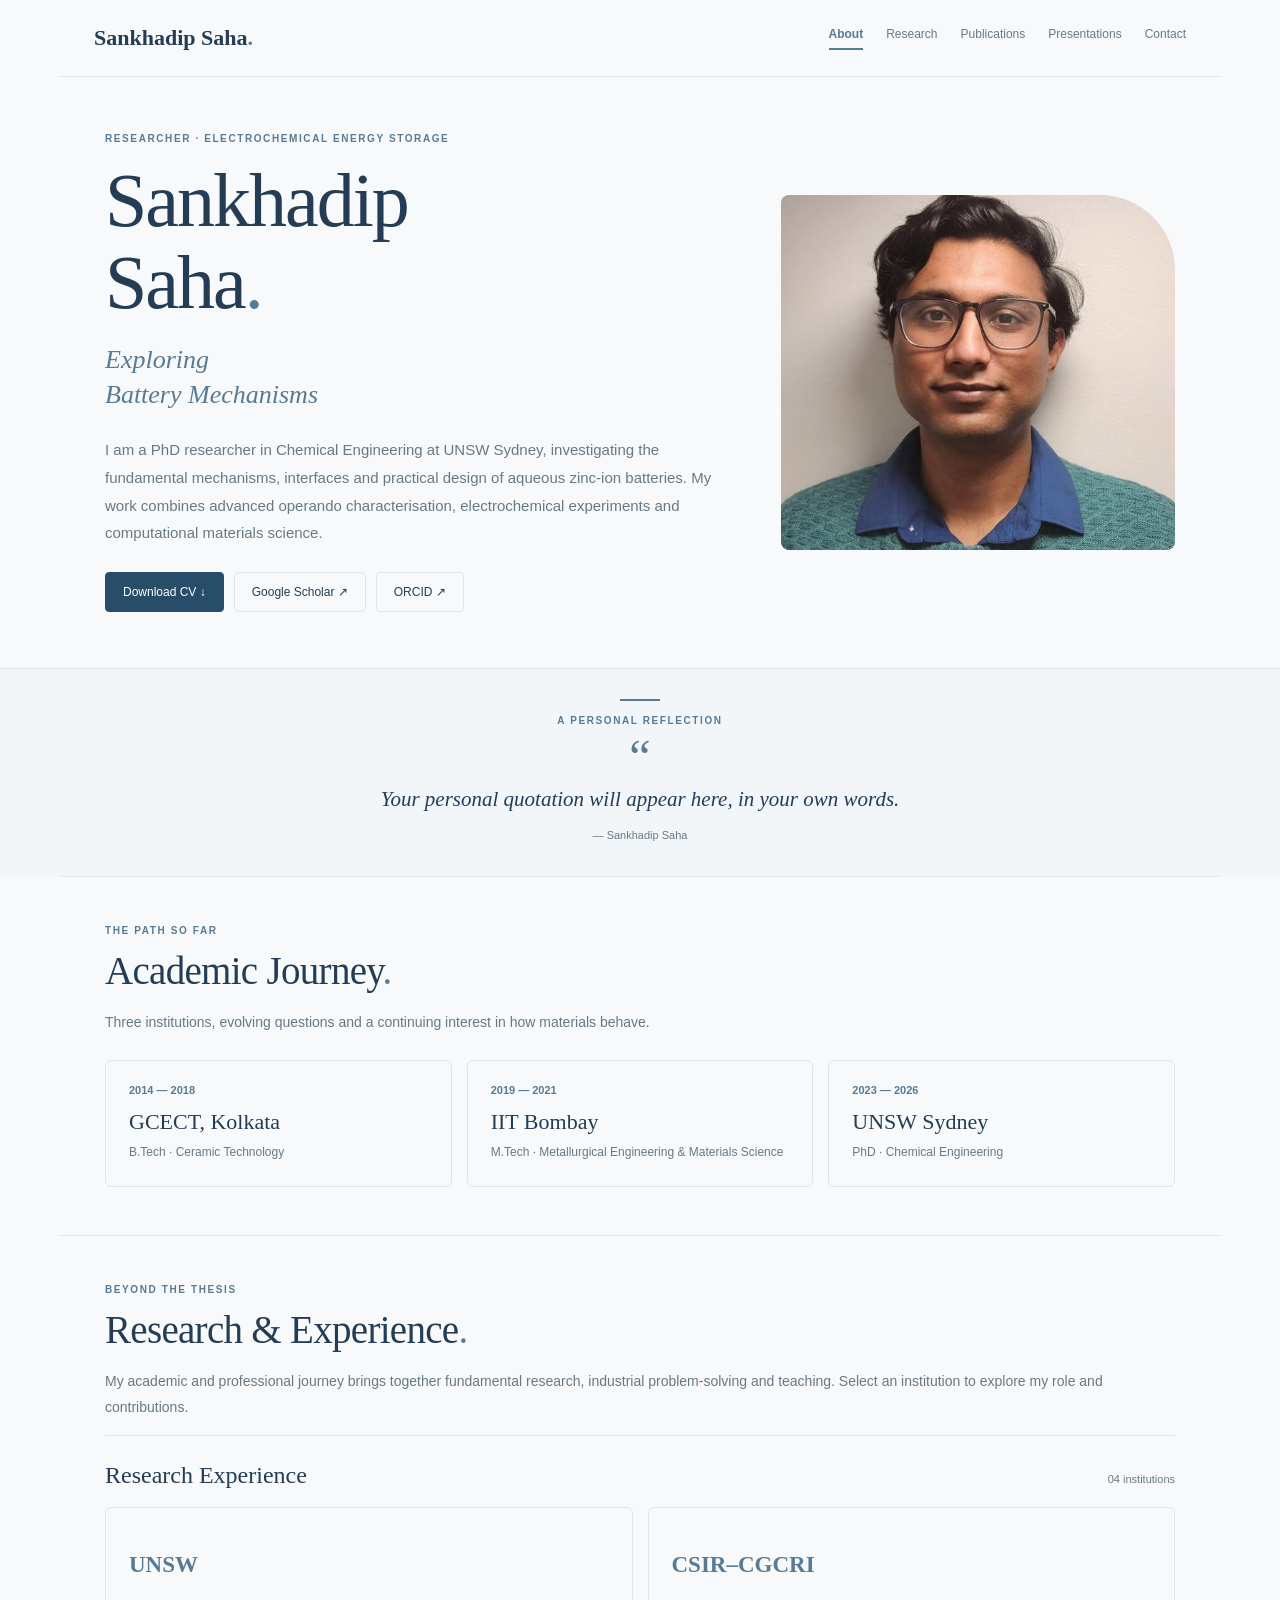
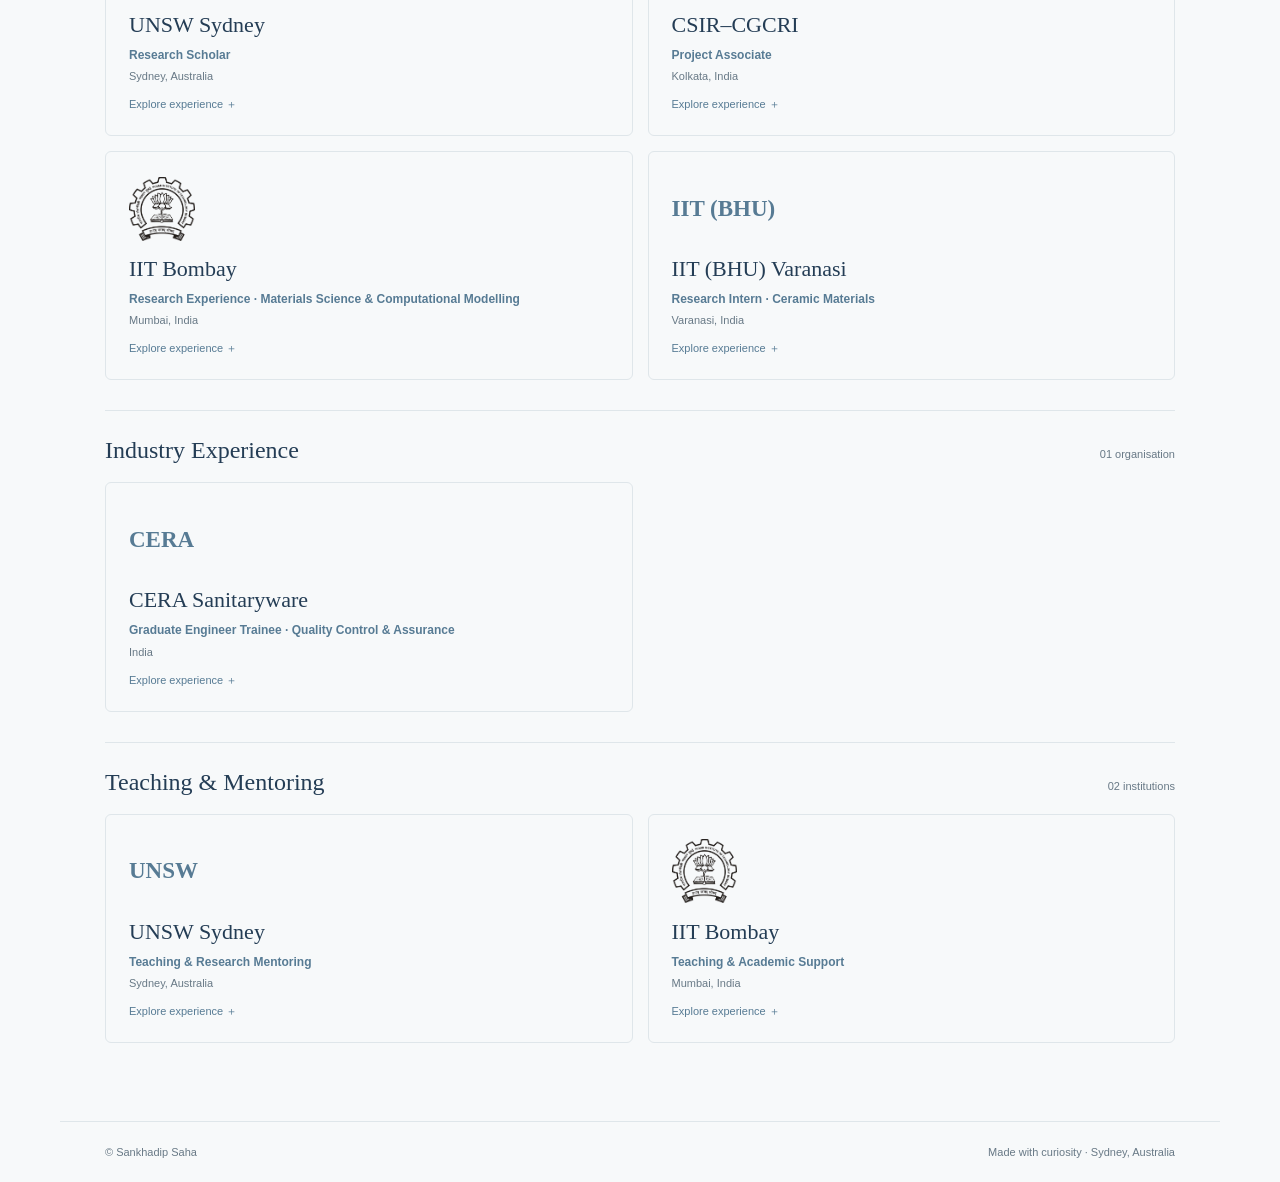
==== index.html @ 408a7d0d "Update index.html" ====
<!doctype html><html lang="en"><head><meta charset="utf-8"><meta name="viewport" content="width=device-width,initial-scale=1"><meta name="description" content="Sankhadip Saha — electrochemical energy storage researcher at UNSW Sydney"><title>About | Sankhadip Saha</title><link rel="stylesheet" href="style.css"></head><body><header class="nav"><a class="brand" href="index.html">Sankhadip Saha<span class="dot">.</span></a><nav class="links" aria-label="Main navigation"><a class="active" href="index.html">About</a><a class="" href="research.html">Research</a><a class="" href="papers.html">Publications</a><a class="" href="presentations.html">Presentations</a><a class="" href="contact.html">Contact</a></nav></header><main><div class="wrap hero"><div><div class="eyebrow">Researcher · Electrochemical Energy Storage</div><h1>Sankhadip<br>Saha<span class="dot">.</span></h1><div class="fixed-word">Exploring</div><div class="rotating-slot"><div class="rotating-word" id="topic">Battery Mechanisms</div></div><p class="lead">I am a PhD researcher in Chemical Engineering at UNSW Sydney, investigating the fundamental mechanisms, interfaces and practical design of aqueous zinc-ion batteries. My work combines advanced operando characterisation, electrochemical experiments and computational materials science.</p><div class="actions"><a class="btn primary" href="assets/Sankhadip_Saha_CV.pdf" download="Sankhadip_Saha_CV.pdf">Download CV ↓</a><a class="btn" href="https://scholar.google.com/" target="_blank" rel="noopener noreferrer">Google Scholar ↗</a><a class="btn" href="https://orcid.org/0009-0006-6393-3942" target="_blank" rel="noopener noreferrer">ORCID ↗</a></div></div><div class="portrait"><img src="assets/profile.jpg" alt="Sankhadip Saha" style="width:100%;height:100%;object-fit:cover;display:block;"></div></div></div></div><section class="quote-section"><div class="quote-inner"><div class="quote-rule"></div><div class="eyebrow" style="margin-bottom:11px">A Personal Reflection</div><div class="quote-mark">“</div><div class="quote-text">Your personal quotation will appear here, in your own words.</div><div class="quote-by">— Sankhadip Saha</div></div></section><section class="section"><div class="eyebrow">The path so far</div><h2>Academic Journey<span class="dot">.</span></h2><p>Three institutions, evolving questions and a continuing interest in how materials behave.</p><div class="journey"><button class="jcard" aria-expanded="false"><div class="year">2014 — 2018</div><div class="school">GCECT, Kolkata</div><div class="degree">B.Tech · Ceramic Technology</div><div class="more">Thesis: Structural and Adsorption Characteristics of Nano-Crystalline NiO.</div></button><button class="jcard" aria-expanded="false"><div class="year">2019 — 2021</div><div class="school">IIT Bombay</div><div class="degree">M.Tech · Metallurgical Engineering &amp; Materials Science</div><div class="more">Thesis: Investigating the Interaction of Biomolecular Systems with Graphene-like Materials.</div></button><button class="jcard" aria-expanded="false"><div class="year">2023 — 2026</div><div class="school">UNSW Sydney</div><div class="degree">PhD · Chemical Engineering</div><div class="more">Research on aqueous zinc-ion batteries, from fundamental electrochemical mechanisms to practical pouch-cell design.</div></button></div></section><section class="section"><div class="eyebrow">Beyond the thesis</div><h2>Research &amp; Experience<span class="dot">.</span></h2><p>My academic and professional journey brings together fundamental research, industrial problem-solving and teaching. Select an institution to explore my role and contributions.</p><div class="experience-group"><div class="experience-head"><h3>Research Experience</h3><span class="count">04 institutions</span></div><div class="ecards"><button class="ecard" aria-expanded="false"><div class="ecard-logo"><img class="institution-logo" src="assets/unsw-logo.png" alt="UNSW logo" loading="lazy" onerror="this.hidden=true;this.nextElementSibling.hidden=false"><span class="logo-word logo-fallback" hidden>UNSW</span></div><div class="school">UNSW Sydney</div><div class="role">Research Scholar</div><div class="location">Sydney, Australia</div><div class="hint">Explore experience ＋</div><div class="more">At UNSW Sydney, my doctoral research focuses on aqueous zinc-ion batteries, connecting fundamental electrochemical mechanisms with the practical challenges of cell design and scale-up. I investigate manganese-based cathodes, zinc-metal interfaces and the influence of mechanical constraints on battery performance. My work integrates electrochemical measurements with operando X-ray diffraction and absorption spectroscopy, electron microscopy, confocal imaging and advanced three-dimensional characterisation. I also use density functional theory and atomistic simulations to complement experimental observations. More recently, I have investigated constant-volume and constant-pressure pouch-cell configurations, examining how interfacial evolution, gas formation and stack pressure influence cycling behaviour and long-term stability.</div></button><button class="ecard" aria-expanded="false"><div class="ecard-logo"><img class="institution-logo" src="assets/cgcri-logo.png" alt="CSIR–CGCRI logo" loading="lazy" onerror="this.hidden=true;this.nextElementSibling.hidden=false"><span class="logo-word logo-fallback" hidden>CSIR–CGCRI</span></div><div class="school">CSIR–CGCRI</div><div class="role">Project Associate</div><div class="location">Kolkata, India</div><div class="hint">Explore experience ＋</div><div class="more">As a Project Associate at CSIR–Central Glass and Ceramic Research Institute, I worked in a research environment focused on materials science and experimental investigation. The position provided an opportunity to strengthen my understanding of how materials processing, structure and properties are connected. I gained experience working with laboratory procedures, experimental planning, data interpretation and collaborative scientific problem-solving. This experience helped bridge my training in ceramic technology and my later work in advanced materials research. It also reinforced the importance of careful experimental design, reproducibility and translating scientific observations into meaningful conclusions. Specific project objectives and techniques can be added from my verified appointment records.</div></button><button class="ecard" aria-expanded="false"><div class="ecard-logo"><img class="institution-logo" src="assets/iitb-logo.png" alt="IIT Bombay logo" loading="lazy" onerror="this.hidden=true;this.nextElementSibling.hidden=false"><span class="logo-word logo-fallback" hidden>IIT Bombay</span></div><div class="school">IIT Bombay</div><div class="role">Research Experience · Materials Science &amp; Computational Modelling</div><div class="location">Mumbai, India</div><div class="hint">Explore experience ＋</div><div class="more">At IIT Bombay, my postgraduate research training developed my understanding of materials science through computational modelling and the investigation of structure–property relationships. My work involved analysing atomic-scale interactions, interpreting material behaviour and applying theoretical approaches to scientific questions. This experience strengthened my skills in computational research, critical analysis, scientific programming and the communication of complex results. Working within a multidisciplinary research environment also encouraged me to connect fundamental physical concepts with experimentally relevant materials problems. The research experience provided a foundation for my subsequent work on electrochemical energy-storage materials, where atomistic modelling and experimental observations are used together to investigate reaction mechanisms and interfaces.</div></button><button class="ecard" aria-expanded="false"><div class="ecard-logo"><img class="institution-logo" src="assets/iitbhu-logo.png" alt="IIT (BHU) logo" loading="lazy" onerror="this.hidden=true;this.nextElementSibling.hidden=false"><span class="logo-word logo-fallback" hidden>IIT (BHU)</span></div><div class="school">IIT (BHU) Varanasi</div><div class="role">Research Intern · Ceramic Materials</div><div class="location">Varanasi, India</div><div class="hint">Explore experience ＋</div><div class="more">During my research internship at IIT (BHU) Varanasi, I explored ceramic processing and the relationships between composition, microstructure and material properties. My work involved BaTiO₃–SrTiO₃-based ceramic systems, with attention to microwave sintering and the influence of processing conditions on material behaviour. I also gained exposure to V₂O₅-assisted liquid-phase sintering and its role in modifying densification and microstructural evolution. The experience introduced me to systematic experimental investigation, materials synthesis and the interpretation of processing–structure relationships. It strengthened my early interest in understanding materials at a fundamental level and provided valuable preparation for subsequent research in advanced functional materials and electrochemical energy storage.</div></button></div></div><div class="experience-group"><div class="experience-head"><h3>Industry Experience</h3><span class="count">01 organisation</span></div><div class="ecards"><button class="ecard" aria-expanded="false"><div class="ecard-logo"><img class="institution-logo" src="assets/cera-logo.png" alt="CERA logo" loading="lazy" onerror="this.hidden=true;this.nextElementSibling.hidden=false"><span class="logo-word logo-fallback" hidden>CERA</span></div><div class="school">CERA Sanitaryware</div><div class="role">Graduate Engineer Trainee · Quality Control &amp; Assurance</div><div class="location">India</div><div class="hint">Explore experience ＋</div><div class="more">At CERA Sanitaryware, I worked in quality control and quality assurance, where I investigated manufacturing defects and contributed to process improvement initiatives. My responsibilities involved analysing recurring faults, identifying potential causes and working closely with shop-floor personnel to implement corrective actions. In one improvement project, I redesigned a production tool to reduce product damage, incorporating feedback from experienced workers. I also supported the revision of standard operating procedures, training and continued monitoring to improve process consistency. This role strengthened my practical problem-solving skills and taught me the importance of collaboration, manufacturing discipline, process standardisation and sustained quality improvement in an industrial environment.</div></button></div></div><div class="experience-group"><div class="experience-head"><h3>Teaching &amp; Mentoring</h3><span class="count">02 institutions</span></div><div class="ecards"><button class="ecard" aria-expanded="false"><div class="ecard-logo"><img class="institution-logo" src="assets/unsw-logo.png" alt="UNSW logo" loading="lazy" onerror="this.hidden=true;this.nextElementSibling.hidden=false"><span class="logo-word logo-fallback" hidden>UNSW</span></div><div class="school">UNSW Sydney</div><div class="role">Teaching &amp; Research Mentoring</div><div class="location">Sydney, Australia</div><div class="hint">Explore experience ＋</div><div class="more">Alongside my doctoral research at UNSW Sydney, I have been involved in teaching and mentoring activities that connect fundamental engineering concepts with experimental practice. These experiences have helped me communicate complex scientific ideas clearly and adapt explanations to different levels of technical understanding. My research environment has also provided opportunities to exchange knowledge about electrochemical methods, laboratory procedures, data interpretation and scientific presentation. I value creating a collaborative setting where questions are encouraged and experimental reasoning is developed systematically. Teaching and mentoring have strengthened my communication, organisation and leadership skills while reinforcing my own understanding of materials science and electrochemical engineering.</div></button><button class="ecard" aria-expanded="false"><div class="ecard-logo"><img class="institution-logo" src="assets/iitb-logo.png" alt="IIT Bombay logo" loading="lazy" onerror="this.hidden=true;this.nextElementSibling.hidden=false"><span class="logo-word logo-fallback" hidden>IIT Bombay</span></div><div class="school">IIT Bombay</div><div class="role">Teaching &amp; Academic Support</div><div class="location">Mumbai, India</div><div class="hint">Explore experience ＋</div><div class="more">During my time at IIT Bombay, I developed a strong foundation in materials science and gained experience communicating technical concepts within an academically rigorous environment. My training involved analysing scientific problems, interpreting computational and experimental results, and discussing research methods with peers. These activities strengthened my ability to explain complex ideas logically and contribute to collaborative learning. The experience also shaped my approach to research mentoring, particularly the importance of independent thinking, constructive feedback and a clear connection between theory and practical observations. Details of any formal teaching assistant appointments, courses or mentoring responsibilities can be incorporated once confirmed from my academic records.</div></button></div></div></section></main><footer class="footer"><span>© Sankhadip Saha</span><span>Made with curiosity · Sydney, Australia</span></footer><script src="script.js" defer></script></body></html>
---- style.css ----
*{box-sizing:border-box}html{scroll-behavior:smooth}body{margin:0;background:#F7F9FA;color:#243D55;font:13px Arial,sans-serif}a{color:#577B94;text-decoration:none}a:hover{text-decoration:underline}button{font:inherit;cursor:pointer}.nav{max-width:1160px;margin:auto;display:flex;align-items:center;justify-content:space-between;gap:16px;padding:25px 34px;border-bottom:1px solid #DFE6EA}.brand{font:700 22px Georgia,serif;color:#243D55;white-space:nowrap}.dot{color:#577B94}.links{display:flex;gap:23px;flex-wrap:wrap}.links a{font-size:12px;color:#687986;padding-bottom:7px}.links a.active{color:#577B94;font-weight:bold;border-bottom:2px solid #577B94}.wrap{max-width:1160px;margin:auto;padding:56px 45px}.section{border-top:1px solid #DFE6EA;max-width:1160px;margin:auto;padding:48px 45px}.eyebrow{font:700 10px Arial,sans-serif;letter-spacing:1.6px;text-transform:uppercase;color:#577B94}h1,h2,h3,h4{font-family:Georgia,serif;font-weight:400}h1{font-size:clamp(45px,6vw,76px);letter-spacing:-2px;line-height:1.08;margin:15px 0 22px}h2{font-size:clamp(28px,3.6vw,39px);letter-spacing:-.7px;margin:12px 0 17px}h3{font-size:24px;margin:12px 0}p{font-size:14px;line-height:1.85;color:#687986}.lead{font-size:15px;max-width:760px}.hero{display:grid;grid-template-columns:1.45fr .9fr;gap:40px;align-items:center}.fixed-word{font:italic 26px Georgia,serif;color:#577B94}.rotating-slot{height:46px;overflow:hidden;margin-bottom:15px}.rotating-word{font:italic 26px/1.5 Georgia,serif;color:#577B94;animation:slide .55s ease}@keyframes slide{from{opacity:0;transform:translateY(12px)}to{opacity:1;transform:none}}.actions{display:flex;gap:10px;flex-wrap:wrap;margin-top:25px}.btn{display:inline-block;border:1px solid #DFE6EA;border-radius:4px;padding:12px 17px;color:#243D55;font-size:12px}.btn.primary{background:#284D69;color:white;border-color:#284D69}.portrait{height:355px;background:linear-gradient(145deg,#dce6ed,#9db8c9);border-radius:8px 75px 8px 8px;position:relative;overflow:hidden}.portrait svg{width:100%;height:100%}.portrait-label{position:absolute;bottom:14px;left:14px;background:#ffffffc8;color:#243D55;padding:8px 11px;border-radius:3px;font-size:11px}.quote-section{padding:30px 45px 35px;border-top:1px solid #DFE6EA;background:#F3F6F8}.quote-inner{max-width:720px;margin:auto;text-align:center}.quote-mark{font:48px/.85 Georgia,serif;color:#577B94}.quote-text{font:italic 21px/1.6 Georgia,serif;color:#243D55;margin:5px 0 12px}.quote-by{font-size:11px;color:#687986}.quote-rule{height:2px;width:40px;background:#577B94;margin:0 auto 14px}.journey{display:grid;grid-template-columns:repeat(3,minmax(0,1fr));gap:15px;margin-top:25px}.jcard,.ecard{display:block;text-align:left;border:1px solid #DFE6EA;border-radius:6px;padding:23px;background:#F7F9FA;color:#243D55;transition:border-color .2s,transform .2s;min-width:0;width:100%}.jcard:hover,.ecard:hover{border-color:#577B94;transform:translateY(-3px)}.jcard[aria-expanded=true],.ecard[aria-expanded=true]{border-color:#577B94}.year{font-size:11px;font-weight:700;color:#577B94}.school{font:22px Georgia,serif;margin:13px 0 8px}.degree{font-size:12px;color:#687986;line-height:1.65}.more{display:none;border-top:1px solid #DFE6EA;margin-top:14px;padding-top:13px;font-size:12px;line-height:1.85;color:#687986}.jcard[aria-expanded=true]>.more,.ecard[aria-expanded=true]>.more{display:block}.experience-group{padding:26px 0 30px;border-top:1px solid #DFE6EA}.experience-head{display:flex;justify-content:space-between;align-items:baseline;gap:10px;margin-bottom:18px}.experience-head h3{margin:0}.count{font-size:11px;color:#687986}.ecards{display:grid;grid-template-columns:repeat(2,minmax(0,1fr));gap:15px}.ecard-logo{height:67px;display:flex;align-items:center;margin-bottom:14px}.logo-word{font:700 23px Georgia,serif;color:#577B94}.role{font-size:12px;line-height:1.6;font-weight:700;color:#577B94}.location{font-size:11px;color:#687986;margin-top:5px}.hint{font-size:11px;color:#577B94;margin-top:15px}.chips{display:flex;flex-wrap:wrap;gap:8px;margin-top:24px}.chip{border:1px solid #DFE6EA;border-radius:20px;padding:8px 12px;font-size:11px;color:#577B94}.research-unit{padding:38px 0;border-top:1px solid #DFE6EA}.research-grid{display:grid;grid-template-columns:1.15fr 1fr;gap:30px;align-items:center}.research-number{font-size:11px;font-weight:700;letter-spacing:1px;color:#577B94}.research-visual{height:240px;border:1px solid #DFE6EA;border-radius:6px;background:#EDF2F5;overflow:hidden}.research-visual svg{width:100%;height:100%}.keywords{font-size:12px;color:#577B94;line-height:1.8;margin:13px 0}.expand{border:0;background:none;color:#577B94;font-size:12px;font-weight:700;padding:9px 0}.studies{display:none;border-top:1px dashed #DFE6EA;margin-top:20px;padding-top:10px}.studies.open{display:block}.study{display:grid;grid-template-columns:1.2fr .75fr;gap:22px;padding:20px 0;border-bottom:1px solid #DFE6EA}.study h4{font-size:21px;margin:0 0 8px}.study p{font-size:13px;margin:0 0 9px}.study-figure{min-height:130px;background:#EDF2F5;border-radius:5px;display:flex;align-items:center;justify-content:center}.study-figure svg{width:90%;max-height:145px}.year-heading{font:30px Georgia,serif;border-bottom:1px solid #DFE6EA;padding:24px 0 14px;margin:0 0 20px}.switch-row{display:flex;justify-content:space-between;align-items:center;gap:12px;margin:24px 0 10px}.switch button{border:1px solid #DFE6EA;background:transparent;color:#687986;padding:8px 14px;font-size:11px;border-radius:3px}.switch button.active{background:#284D69;border-color:#284D69;color:white}.paper-grid{display:grid;grid-template-columns:repeat(2,minmax(0,1fr));gap:27px}.paper-card{min-width:0;padding-bottom:20px}.paper-image{height:170px;background:#EDF2F5;border:1px solid #DFE6EA;border-radius:5px;overflow:hidden}.paper-image svg{width:100%;height:100%}.paper-meta{font-size:10px;letter-spacing:.7px;font-weight:700;color:#577B94;margin-top:16px}.paper-title{font:21px/1.35 Georgia,serif;margin:10px 0}.authors{font-size:12px;color:#687986;line-height:1.7}.paper-actions{display:flex;gap:16px;flex-wrap:wrap;margin-top:14px}.paper-actions button{border:0;background:none;color:#577B94;font-size:11px;font-weight:700;padding:0}.paper-actions a{font-size:11px;font-weight:700}.abstract{display:none;margin-top:15px;padding:14px;border-left:2px solid #577B94;background:#EDF2F5;font-size:12px;line-height:1.8;color:#687986}.abstract.open{display:block}.paper-grid.list{grid-template-columns:1fr}.paper-grid.list .paper-card{display:grid;grid-template-columns:220px 1fr;gap:22px;border-bottom:1px solid #DFE6EA}.present-grid{display:grid;grid-template-columns:repeat(3,minmax(0,1fr));gap:30px 24px;margin-top:25px}.presentation{border-top:1px solid #DFE6EA;padding-top:18px;transition:transform .2s}.presentation:hover{transform:translateY(-3px)}.presentation .type{font-size:10px;color:#687986;text-transform:uppercase;letter-spacing:1px}.presentation .ptitle{font:20px/1.4 Georgia,serif;color:#577B94;margin:12px 0}.presentation .details{font-size:12px;line-height:1.9;color:#687986}.contact-grid{display:grid;grid-template-columns:1fr 1fr;gap:35px;max-width:850px;margin-top:22px}.contact-item{border-top:1px solid #DFE6EA;padding:16px 0}.contact-label{font-size:10px;font-weight:700;letter-spacing:1.2px;color:#577B94;margin-bottom:9px}.contact-value{font-size:14px;line-height:1.8}.gallery{display:grid;grid-template-columns:1.3fr 1fr 1fr;gap:19px 13px;margin-top:27px}.photo-card:first-child{grid-row:span 2}.photo-button{display:block;width:100%;padding:0;border:0;border-radius:5px;overflow:hidden;background:#EDF2F5}.photo-button svg{display:block;width:100%;height:160px;transition:transform .3s}.photo-card:first-child .photo-button svg{height:363px}.photo-button:hover svg{transform:scale(1.04)}.photo-title{font:13px Georgia,serif;margin-top:9px}.photo-type{font-size:10px;color:#687986;margin-top:5px}.lightbox{display:none;position:fixed;inset:0;background:#101d2bef;z-index:1000;align-items:center;justify-content:center;padding:28px}.lightbox.open{display:flex}.lightbox-inner{width:min(730px,100%);position:relative;text-align:center;color:white}.lightbox-inner svg{width:100%;height:auto;max-height:65vh;border-radius:6px}.close-lightbox{position:absolute;top:-38px;right:0;background:none;border:0;color:white;font-size:28px}.lightbox-caption{font:17px Georgia,serif;margin-top:13px}.lightbox-type{font-size:11px;color:#c3d1dc;margin-top:6px}.footer{max-width:1160px;margin:auto;padding:24px 45px;border-top:1px solid #DFE6EA;display:flex;justify-content:space-between;gap:10px;font-size:11px;color:#687986}.note{font-size:11px;color:#687986;margin-top:22px}@media(max-width:760px){.nav{padding:18px;flex-direction:column;align-items:flex-start;gap:12px}.links{gap:14px}.links a{font-size:11px}.wrap,.section{padding:34px 22px}.hero,.research-grid{grid-template-columns:1fr}.portrait{height:280px;max-width:370px}.journey{grid-template-columns:1fr}.present-grid{grid-template-columns:repeat(2,minmax(0,1fr))}.quote-section{padding:28px 22px}}@media(max-width:520px){.ecards,.contact-grid,.paper-grid,.study{grid-template-columns:1fr}.paper-grid.list .paper-card{grid-template-columns:1fr}.present-grid{grid-template-columns:1fr}.gallery{grid-template-columns:1fr 1fr}.photo-card:first-child{grid-column:span 2;grid-row:auto}.photo-card:first-child .photo-button svg{height:240px}.footer{padding:20px 22px;flex-direction:column}}
/* Institution logos on About page: preserve original card layout and expansion. */
.ecard-logo .institution-logo{max-height:64px;max-width:190px;width:auto;height:auto;object-fit:contain;object-position:left center;display:block}
.ecard-logo .institution-logo[hidden],.ecard-logo .logo-fallback[hidden]{display:none!important}
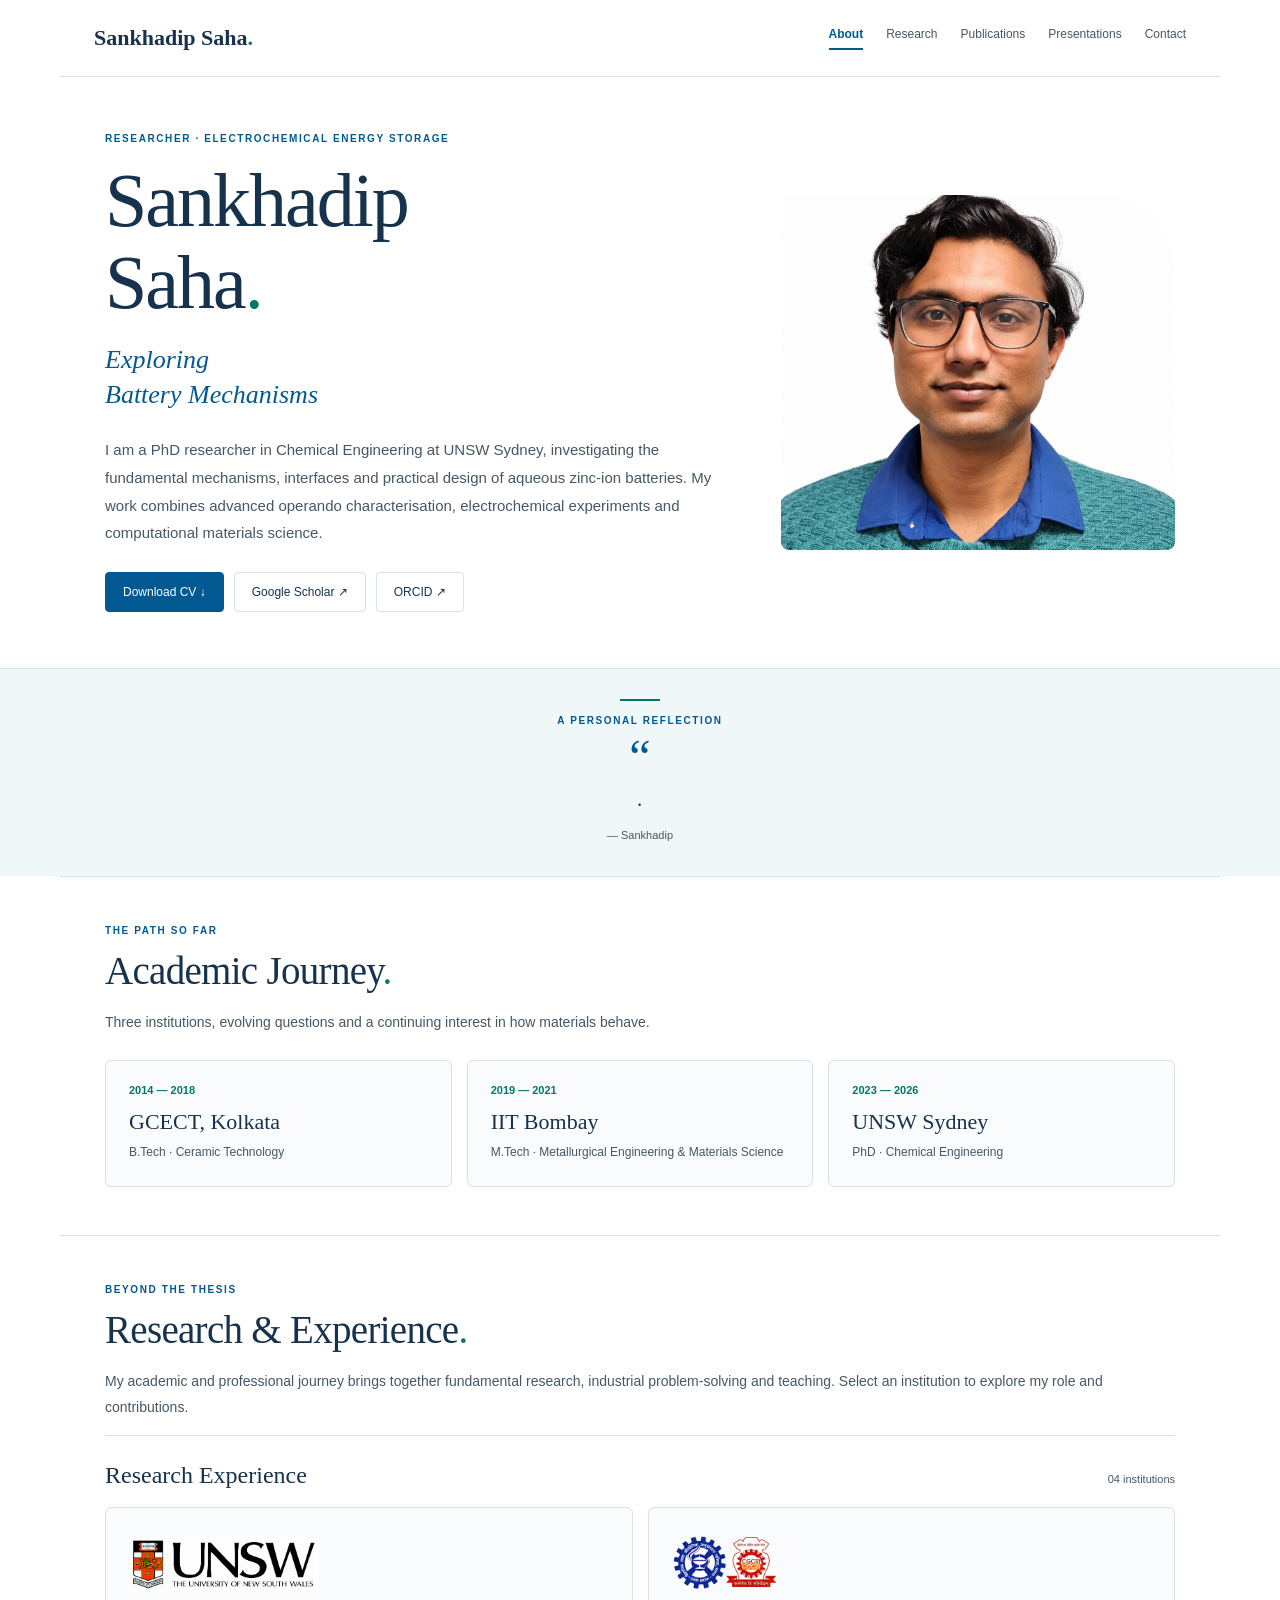
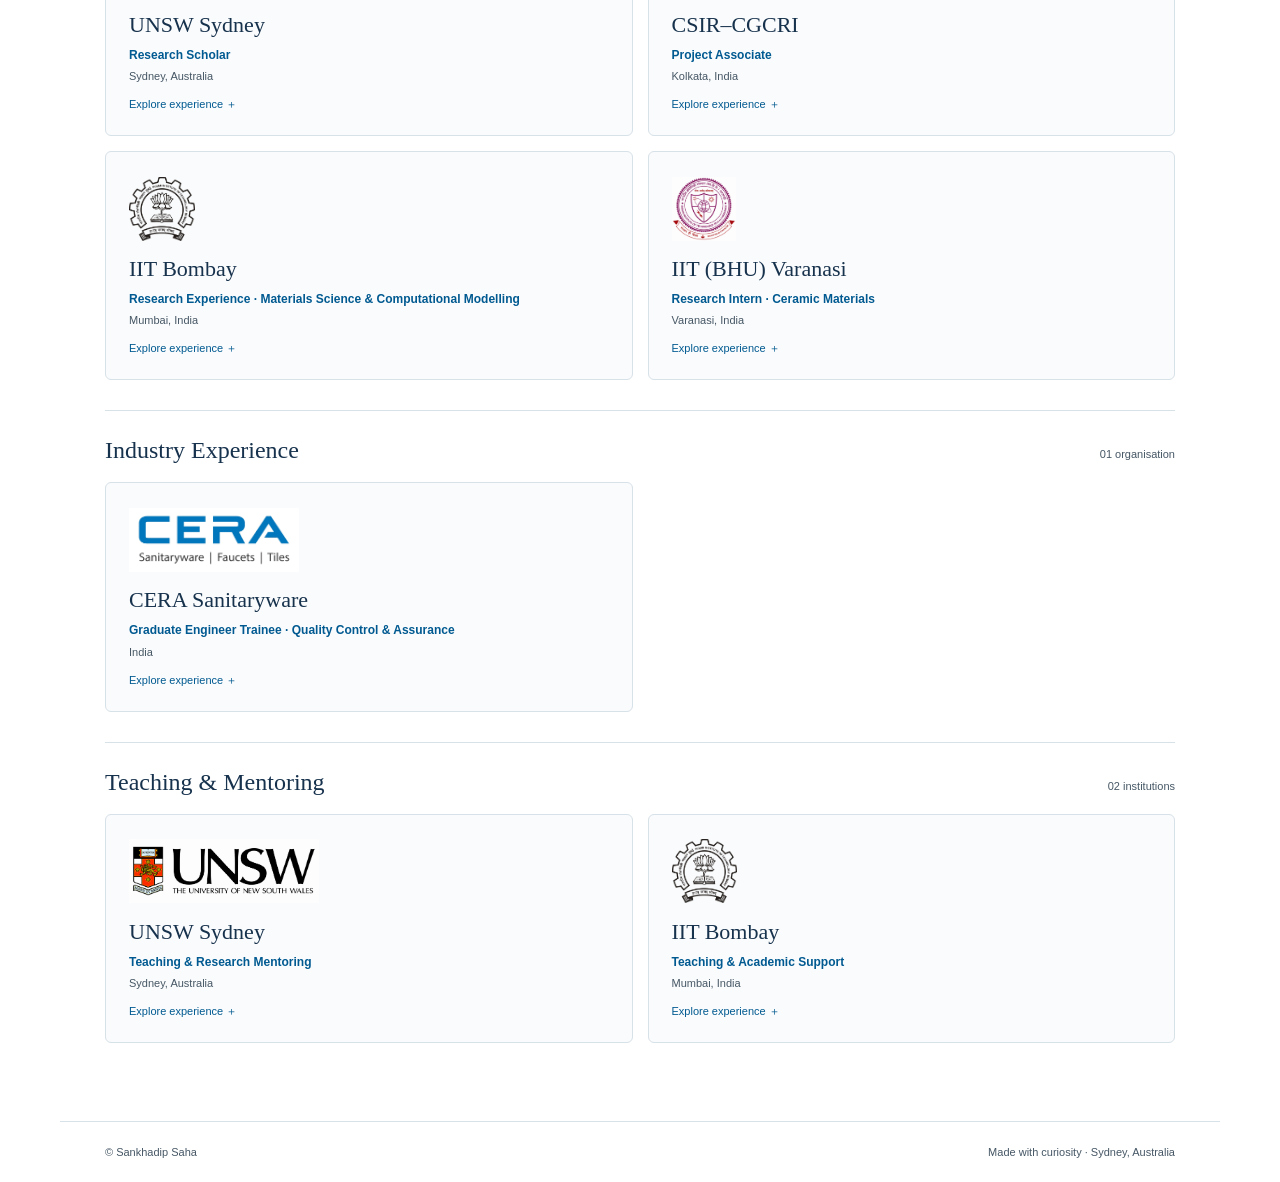
==== commit 19103f83: "Update index.html" ====
--- a/index.html
+++ b/index.html
@@ -1 +1 @@
-<!doctype html><html lang="en"><head><meta charset="utf-8"><meta name="viewport" content="width=device-width,initial-scale=1"><meta name="description" content="Sankhadip Saha — electrochemical energy storage researcher at UNSW Sydney"><title>About | Sankhadip Saha</title><link rel="stylesheet" href="style.css"></head><body><header class="nav"><a class="brand" href="index.html">Sankhadip Saha<span class="dot">.</span></a><nav class="links" aria-label="Main navigation"><a class="active" href="index.html">About</a><a class="" href="research.html">Research</a><a class="" href="papers.html">Publications</a><a class="" href="presentations.html">Presentations</a><a class="" href="contact.html">Contact</a></nav></header><main><div class="wrap hero"><div><div class="eyebrow">Researcher · Electrochemical Energy Storage</div><h1>Sankhadip<br>Saha<span class="dot">.</span></h1><div class="fixed-word">Exploring</div><div class="rotating-slot"><div class="rotating-word" id="topic">Battery Mechanisms</div></div><p class="lead">I am a PhD researcher in Chemical Engineering at UNSW Sydney, investigating the fundamental mechanisms, interfaces and practical design of aqueous zinc-ion batteries. My work combines advanced operando characterisation, electrochemical experiments and computational materials science.</p><div class="actions"><a class="btn primary" href="assets/Sankhadip_Saha_CV.pdf" download="Sankhadip_Saha_CV.pdf">Download CV ↓</a><a class="btn" href="https://scholar.google.com/" target="_blank" rel="noopener noreferrer">Google Scholar ↗</a><a class="btn" href="https://orcid.org/0009-0006-6393-3942" target="_blank" rel="noopener noreferrer">ORCID ↗</a></div></div><div class="portrait"><img src="assets/profile.jpg" alt="Sankhadip Saha" style="width:100%;height:100%;object-fit:cover;display:block;"></div></div></div></div><section class="quote-section"><div class="quote-inner"><div class="quote-rule"></div><div class="eyebrow" style="margin-bottom:11px">A Personal Reflection</div><div class="quote-mark">“</div><div class="quote-text">Your personal quotation will appear here, in your own words.</div><div class="quote-by">— Sankhadip Saha</div></div></section><section class="section"><div class="eyebrow">The path so far</div><h2>Academic Journey<span class="dot">.</span></h2><p>Three institutions, evolving questions and a continuing interest in how materials behave.</p><div class="journey"><button class="jcard" aria-expanded="false"><div class="year">2014 — 2018</div><div class="school">GCECT, Kolkata</div><div class="degree">B.Tech · Ceramic Technology</div><div class="more">Thesis: Structural and Adsorption Characteristics of Nano-Crystalline NiO.</div></button><button class="jcard" aria-expanded="false"><div class="year">2019 — 2021</div><div class="school">IIT Bombay</div><div class="degree">M.Tech · Metallurgical Engineering &amp; Materials Science</div><div class="more">Thesis: Investigating the Interaction of Biomolecular Systems with Graphene-like Materials.</div></button><button class="jcard" aria-expanded="false"><div class="year">2023 — 2026</div><div class="school">UNSW Sydney</div><div class="degree">PhD · Chemical Engineering</div><div class="more">Research on aqueous zinc-ion batteries, from fundamental electrochemical mechanisms to practical pouch-cell design.</div></button></div></section><section class="section"><div class="eyebrow">Beyond the thesis</div><h2>Research &amp; Experience<span class="dot">.</span></h2><p>My academic and professional journey brings together fundamental research, industrial problem-solving and teaching. Select an institution to explore my role and contributions.</p><div class="experience-group"><div class="experience-head"><h3>Research Experience</h3><span class="count">04 institutions</span></div><div class="ecards"><button class="ecard" aria-expanded="false"><div class="ecard-logo"><img class="institution-logo" src="assets/unsw-logo.png" alt="UNSW logo" loading="lazy" onerror="this.hidden=true;this.nextElementSibling.hidden=false"><span class="logo-word logo-fallback" hidden>UNSW</span></div><div class="school">UNSW Sydney</div><div class="role">Research Scholar</div><div class="location">Sydney, Australia</div><div class="hint">Explore experience ＋</div><div class="more">At UNSW Sydney, my doctoral research focuses on aqueous zinc-ion batteries, connecting fundamental electrochemical mechanisms with the practical challenges of cell design and scale-up. I investigate manganese-based cathodes, zinc-metal interfaces and the influence of mechanical constraints on battery performance. My work integrates electrochemical measurements with operando X-ray diffraction and absorption spectroscopy, electron microscopy, confocal imaging and advanced three-dimensional characterisation. I also use density functional theory and atomistic simulations to complement experimental observations. More recently, I have investigated constant-volume and constant-pressure pouch-cell configurations, examining how interfacial evolution, gas formation and stack pressure influence cycling behaviour and long-term stability.</div></button><button class="ecard" aria-expanded="false"><div class="ecard-logo"><img class="institution-logo" src="assets/cgcri-logo.png" alt="CSIR–CGCRI logo" loading="lazy" onerror="this.hidden=true;this.nextElementSibling.hidden=false"><span class="logo-word logo-fallback" hidden>CSIR–CGCRI</span></div><div class="school">CSIR–CGCRI</div><div class="role">Project Associate</div><div class="location">Kolkata, India</div><div class="hint">Explore experience ＋</div><div class="more">As a Project Associate at CSIR–Central Glass and Ceramic Research Institute, I worked in a research environment focused on materials science and experimental investigation. The position provided an opportunity to strengthen my understanding of how materials processing, structure and properties are connected. I gained experience working with laboratory procedures, experimental planning, data interpretation and collaborative scientific problem-solving. This experience helped bridge my training in ceramic technology and my later work in advanced materials research. It also reinforced the importance of careful experimental design, reproducibility and translating scientific observations into meaningful conclusions. Specific project objectives and techniques can be added from my verified appointment records.</div></button><button class="ecard" aria-expanded="false"><div class="ecard-logo"><img class="institution-logo" src="assets/iitb-logo.png" alt="IIT Bombay logo" loading="lazy" onerror="this.hidden=true;this.nextElementSibling.hidden=false"><span class="logo-word logo-fallback" hidden>IIT Bombay</span></div><div class="school">IIT Bombay</div><div class="role">Research Experience · Materials Science &amp; Computational Modelling</div><div class="location">Mumbai, India</div><div class="hint">Explore experience ＋</div><div class="more">At IIT Bombay, my postgraduate research training developed my understanding of materials science through computational modelling and the investigation of structure–property relationships. My work involved analysing atomic-scale interactions, interpreting material behaviour and applying theoretical approaches to scientific questions. This experience strengthened my skills in computational research, critical analysis, scientific programming and the communication of complex results. Working within a multidisciplinary research environment also encouraged me to connect fundamental physical concepts with experimentally relevant materials problems. The research experience provided a foundation for my subsequent work on electrochemical energy-storage materials, where atomistic modelling and experimental observations are used together to investigate reaction mechanisms and interfaces.</div></button><button class="ecard" aria-expanded="false"><div class="ecard-logo"><img class="institution-logo" src="assets/iitbhu-logo.png" alt="IIT (BHU) logo" loading="lazy" onerror="this.hidden=true;this.nextElementSibling.hidden=false"><span class="logo-word logo-fallback" hidden>IIT (BHU)</span></div><div class="school">IIT (BHU) Varanasi</div><div class="role">Research Intern · Ceramic Materials</div><div class="location">Varanasi, India</div><div class="hint">Explore experience ＋</div><div class="more">During my research internship at IIT (BHU) Varanasi, I explored ceramic processing and the relationships between composition, microstructure and material properties. My work involved BaTiO₃–SrTiO₃-based ceramic systems, with attention to microwave sintering and the influence of processing conditions on material behaviour. I also gained exposure to V₂O₅-assisted liquid-phase sintering and its role in modifying densification and microstructural evolution. The experience introduced me to systematic experimental investigation, materials synthesis and the interpretation of processing–structure relationships. It strengthened my early interest in understanding materials at a fundamental level and provided valuable preparation for subsequent research in advanced functional materials and electrochemical energy storage.</div></button></div></div><div class="experience-group"><div class="experience-head"><h3>Industry Experience</h3><span class="count">01 organisation</span></div><div class="ecards"><button class="ecard" aria-expanded="false"><div class="ecard-logo"><img class="institution-logo" src="assets/cera-logo.png" alt="CERA logo" loading="lazy" onerror="this.hidden=true;this.nextElementSibling.hidden=false"><span class="logo-word logo-fallback" hidden>CERA</span></div><div class="school">CERA Sanitaryware</div><div class="role">Graduate Engineer Trainee · Quality Control &amp; Assurance</div><div class="location">India</div><div class="hint">Explore experience ＋</div><div class="more">At CERA Sanitaryware, I worked in quality control and quality assurance, where I investigated manufacturing defects and contributed to process improvement initiatives. My responsibilities involved analysing recurring faults, identifying potential causes and working closely with shop-floor personnel to implement corrective actions. In one improvement project, I redesigned a production tool to reduce product damage, incorporating feedback from experienced workers. I also supported the revision of standard operating procedures, training and continued monitoring to improve process consistency. This role strengthened my practical problem-solving skills and taught me the importance of collaboration, manufacturing discipline, process standardisation and sustained quality improvement in an industrial environment.</div></button></div></div><div class="experience-group"><div class="experience-head"><h3>Teaching &amp; Mentoring</h3><span class="count">02 institutions</span></div><div class="ecards"><button class="ecard" aria-expanded="false"><div class="ecard-logo"><img class="institution-logo" src="assets/unsw-logo.png" alt="UNSW logo" loading="lazy" onerror="this.hidden=true;this.nextElementSibling.hidden=false"><span class="logo-word logo-fallback" hidden>UNSW</span></div><div class="school">UNSW Sydney</div><div class="role">Teaching &amp; Research Mentoring</div><div class="location">Sydney, Australia</div><div class="hint">Explore experience ＋</div><div class="more">Alongside my doctoral research at UNSW Sydney, I have been involved in teaching and mentoring activities that connect fundamental engineering concepts with experimental practice. These experiences have helped me communicate complex scientific ideas clearly and adapt explanations to different levels of technical understanding. My research environment has also provided opportunities to exchange knowledge about electrochemical methods, laboratory procedures, data interpretation and scientific presentation. I value creating a collaborative setting where questions are encouraged and experimental reasoning is developed systematically. Teaching and mentoring have strengthened my communication, organisation and leadership skills while reinforcing my own understanding of materials science and electrochemical engineering.</div></button><button class="ecard" aria-expanded="false"><div class="ecard-logo"><img class="institution-logo" src="assets/iitb-logo.png" alt="IIT Bombay logo" loading="lazy" onerror="this.hidden=true;this.nextElementSibling.hidden=false"><span class="logo-word logo-fallback" hidden>IIT Bombay</span></div><div class="school">IIT Bombay</div><div class="role">Teaching &amp; Academic Support</div><div class="location">Mumbai, India</div><div class="hint">Explore experience ＋</div><div class="more">During my time at IIT Bombay, I developed a strong foundation in materials science and gained experience communicating technical concepts within an academically rigorous environment. My training involved analysing scientific problems, interpreting computational and experimental results, and discussing research methods with peers. These activities strengthened my ability to explain complex ideas logically and contribute to collaborative learning. The experience also shaped my approach to research mentoring, particularly the importance of independent thinking, constructive feedback and a clear connection between theory and practical observations. Details of any formal teaching assistant appointments, courses or mentoring responsibilities can be incorporated once confirmed from my academic records.</div></button></div></div></section></main><footer class="footer"><span>© Sankhadip Saha</span><span>Made with curiosity · Sydney, Australia</span></footer><script src="script.js" defer></script></body></html>
+<!doctype html><html lang="en"><head><meta charset="utf-8"><meta name="viewport" content="width=device-width,initial-scale=1"><meta name="description" content="Sankhadip Saha — electrochemical energy storage researcher at UNSW Sydney"><title>About | Sankhadip Saha</title><link rel="stylesheet" href="style.css"></head><body><header class="nav"><a class="brand" href="index.html">Sankhadip Saha<span class="dot">.</span></a><nav class="links" aria-label="Main navigation"><a class="active" href="index.html">About</a><a class="" href="research.html">Research</a><a class="" href="papers.html">Publications</a><a class="" href="presentations.html">Presentations</a><a class="" href="contact.html">Contact</a></nav></header><main><div class="wrap hero"><div><div class="eyebrow">Researcher · Electrochemical Energy Storage</div><h1>Sankhadip<br>Saha<span class="dot">.</span></h1><div class="fixed-word">Exploring</div><div class="rotating-slot"><div class="rotating-word" id="topic">Battery Mechanisms</div></div><p class="lead">I am a PhD researcher in Chemical Engineering at UNSW Sydney, investigating the fundamental mechanisms, interfaces and practical design of aqueous zinc-ion batteries. My work combines advanced operando characterisation, electrochemical experiments and computational materials science.</p><div class="actions"><a class="btn primary" href="assets/Sankhadip_Saha_CV.pdf" download="Sankhadip_Saha_CV.pdf">Download CV ↓</a><a class="btn" href="https://scholar.google.com.au/citations?user=5LF7NuQAAAAJ&hl=en&oi=ao" target="_blank" rel="noopener noreferrer">Google Scholar ↗</a><a class="btn" href="https://orcid.org/0009-0006-6393-3942" target="_blank" rel="noopener noreferrer">ORCID ↗</a></div></div><div class="portrait"><img src="assets/profile.jpg" alt="Sankhadip Saha" style="width:100%;height:100%;object-fit:cover;display:block;"></div></div></div></div><section class="quote-section"><div class="quote-inner"><div class="quote-rule"></div><div class="eyebrow" style="margin-bottom:11px">A Personal Reflection</div><div class="quote-mark">“</div><div class="quote-text">.</div><div class="quote-by">— Sankhadip</div></div></section><section class="section"><div class="eyebrow">The path so far</div><h2>Academic Journey<span class="dot">.</span></h2><p>Three institutions, evolving questions and a continuing interest in how materials behave.</p><div class="journey"><button class="jcard" aria-expanded="false"><div class="year">2014 — 2018</div><div class="school">GCECT, Kolkata</div><div class="degree">B.Tech · Ceramic Technology</div><div class="more">Thesis: Structural and Adsorption Characteristics of Nano-Crystalline NiO.</div></button><button class="jcard" aria-expanded="false"><div class="year">2019 — 2021</div><div class="school">IIT Bombay</div><div class="degree">M.Tech · Metallurgical Engineering &amp; Materials Science</div><div class="more">Thesis: Investigating the Interaction of Biomolecular Systems with Graphene-like Materials.</div></button><button class="jcard" aria-expanded="false"><div class="year">2023 — 2026</div><div class="school">UNSW Sydney</div><div class="degree">PhD · Chemical Engineering</div><div class="more">Research on aqueous zinc-ion batteries, from fundamental electrochemical mechanisms to practical pouch-cell design.</div></button></div></section><section class="section"><div class="eyebrow">Beyond the thesis</div><h2>Research &amp; Experience<span class="dot">.</span></h2><p>My academic and professional journey brings together fundamental research, industrial problem-solving and teaching. Select an institution to explore my role and contributions.</p><div class="experience-group"><div class="experience-head"><h3>Research Experience</h3><span class="count">04 institutions</span></div><div class="ecards"><button class="ecard" aria-expanded="false"><div class="ecard-logo"><img class="institution-logo" src="assets/unsw-logo.png" alt="UNSW logo" loading="lazy" onerror="this.hidden=true;this.nextElementSibling.hidden=false"><span class="logo-word logo-fallback" hidden>UNSW</span></div><div class="school">UNSW Sydney</div><div class="role">Research Scholar</div><div class="location">Sydney, Australia</div><div class="hint">Explore experience ＋</div><div class="more">At UNSW Sydney, my doctoral research focuses on aqueous zinc-ion batteries, connecting fundamental electrochemical mechanisms with the practical challenges of cell design and scale-up. I investigate manganese-based cathodes, zinc-metal interfaces and the influence of mechanical constraints on battery performance. My work integrates electrochemical measurements with operando X-ray diffraction and absorption spectroscopy, electron microscopy, confocal imaging and advanced three-dimensional characterisation. I also use density functional theory and atomistic simulations to complement experimental observations. More recently, I have investigated constant-volume and constant-pressure pouch-cell configurations, examining how interfacial evolution, gas formation and stack pressure influence cycling behaviour and long-term stability.</div></button><button class="ecard" aria-expanded="false"><div class="ecard-logo"><img class="institution-logo" src="assets/cgcri-logo.png" alt="CSIR–CGCRI logo" loading="lazy" onerror="this.hidden=true;this.nextElementSibling.hidden=false"><span class="logo-word logo-fallback" hidden>CSIR–CGCRI</span></div><div class="school">CSIR–CGCRI</div><div class="role">Project Associate</div><div class="location">Kolkata, India</div><div class="hint">Explore experience ＋</div><div class="more">As a Project Associate at CSIR–Central Glass and Ceramic Research Institute, I worked in a research environment focused on materials science and experimental investigation. The position provided an opportunity to strengthen my understanding of how materials processing, structure and properties are connected. I gained experience working with laboratory procedures, experimental planning, data interpretation and collaborative scientific problem-solving. This experience helped bridge my training in ceramic technology and my later work in advanced materials research. It also reinforced the importance of careful experimental design, reproducibility and translating scientific observations into meaningful conclusions. Specific project objectives and techniques can be added from my verified appointment records.</div></button><button class="ecard" aria-expanded="false"><div class="ecard-logo"><img class="institution-logo" src="assets/iitb-logo.png" alt="IIT Bombay logo" loading="lazy" onerror="this.hidden=true;this.nextElementSibling.hidden=false"><span class="logo-word logo-fallback" hidden>IIT Bombay</span></div><div class="school">IIT Bombay</div><div class="role">Research Experience · Materials Science &amp; Computational Modelling</div><div class="location">Mumbai, India</div><div class="hint">Explore experience ＋</div><div class="more">At IIT Bombay, my postgraduate research training developed my understanding of materials science through computational modelling and the investigation of structure–property relationships. My work involved analysing atomic-scale interactions, interpreting material behaviour and applying theoretical approaches to scientific questions. This experience strengthened my skills in computational research, critical analysis, scientific programming and the communication of complex results. Working within a multidisciplinary research environment also encouraged me to connect fundamental physical concepts with experimentally relevant materials problems. The research experience provided a foundation for my subsequent work on electrochemical energy-storage materials, where atomistic modelling and experimental observations are used together to investigate reaction mechanisms and interfaces.</div></button><button class="ecard" aria-expanded="false"><div class="ecard-logo"><img class="institution-logo" src="assets/iitbhu-logo.png" alt="IIT (BHU) logo" loading="lazy" onerror="this.hidden=true;this.nextElementSibling.hidden=false"><span class="logo-word logo-fallback" hidden>IIT (BHU)</span></div><div class="school">IIT (BHU) Varanasi</div><div class="role">Research Intern · Ceramic Materials</div><div class="location">Varanasi, India</div><div class="hint">Explore experience ＋</div><div class="more">During my research internship at IIT (BHU) Varanasi, I explored ceramic processing and the relationships between composition, microstructure and material properties. My work involved BaTiO₃–SrTiO₃-based ceramic systems, with attention to microwave sintering and the influence of processing conditions on material behaviour. I also gained exposure to V₂O₅-assisted liquid-phase sintering and its role in modifying densification and microstructural evolution. The experience introduced me to systematic experimental investigation, materials synthesis and the interpretation of processing–structure relationships. It strengthened my early interest in understanding materials at a fundamental level and provided valuable preparation for subsequent research in advanced functional materials and electrochemical energy storage.</div></button></div></div><div class="experience-group"><div class="experience-head"><h3>Industry Experience</h3><span class="count">01 organisation</span></div><div class="ecards"><button class="ecard" aria-expanded="false"><div class="ecard-logo"><img class="institution-logo" src="assets/cera-logo.png" alt="CERA logo" loading="lazy" onerror="this.hidden=true;this.nextElementSibling.hidden=false"><span class="logo-word logo-fallback" hidden>CERA</span></div><div class="school">CERA Sanitaryware</div><div class="role">Graduate Engineer Trainee · Quality Control &amp; Assurance</div><div class="location">India</div><div class="hint">Explore experience ＋</div><div class="more">At CERA Sanitaryware, I worked in quality control and quality assurance, where I investigated manufacturing defects and contributed to process improvement initiatives. My responsibilities involved analysing recurring faults, identifying potential causes and working closely with shop-floor personnel to implement corrective actions. In one improvement project, I redesigned a production tool to reduce product damage, incorporating feedback from experienced workers. I also supported the revision of standard operating procedures, training and continued monitoring to improve process consistency. This role strengthened my practical problem-solving skills and taught me the importance of collaboration, manufacturing discipline, process standardisation and sustained quality improvement in an industrial environment.</div></button></div></div><div class="experience-group"><div class="experience-head"><h3>Teaching &amp; Mentoring</h3><span class="count">02 institutions</span></div><div class="ecards"><button class="ecard" aria-expanded="false"><div class="ecard-logo"><img class="institution-logo" src="assets/unsw-logo.png" alt="UNSW logo" loading="lazy" onerror="this.hidden=true;this.nextElementSibling.hidden=false"><span class="logo-word logo-fallback" hidden>UNSW</span></div><div class="school">UNSW Sydney</div><div class="role">Teaching &amp; Research Mentoring</div><div class="location">Sydney, Australia</div><div class="hint">Explore experience ＋</div><div class="more">Alongside my doctoral research at UNSW Sydney, I have been involved in teaching and mentoring activities that connect fundamental engineering concepts with experimental practice. These experiences have helped me communicate complex scientific ideas clearly and adapt explanations to different levels of technical understanding. My research environment has also provided opportunities to exchange knowledge about electrochemical methods, laboratory procedures, data interpretation and scientific presentation. I value creating a collaborative setting where questions are encouraged and experimental reasoning is developed systematically. Teaching and mentoring have strengthened my communication, organisation and leadership skills while reinforcing my own understanding of materials science and electrochemical engineering.</div></button><button class="ecard" aria-expanded="false"><div class="ecard-logo"><img class="institution-logo" src="assets/iitb-logo.png" alt="IIT Bombay logo" loading="lazy" onerror="this.hidden=true;this.nextElementSibling.hidden=false"><span class="logo-word logo-fallback" hidden>IIT Bombay</span></div><div class="school">IIT Bombay</div><div class="role">Teaching &amp; Academic Support</div><div class="location">Mumbai, India</div><div class="hint">Explore experience ＋</div><div class="more">During my time at IIT Bombay, I developed a strong foundation in materials science and gained experience communicating technical concepts within an academically rigorous environment. My training involved analysing scientific problems, interpreting computational and experimental results, and discussing research methods with peers. These activities strengthened my ability to explain complex ideas logically and contribute to collaborative learning. The experience also shaped my approach to research mentoring, particularly the importance of independent thinking, constructive feedback and a clear connection between theory and practical observations. Details of any formal teaching assistant appointments, courses or mentoring responsibilities can be incorporated once confirmed from my academic records.</div></button></div></div></section></main><footer class="footer"><span>© Sankhadip Saha</span><span>Made with curiosity · Sydney, Australia</span></footer><script src="script.js" defer></script></body></html>
--- a/style.css
+++ b/style.css
@@ -1,4 +1,17 @@
-*{box-sizing:border-box}html{scroll-behavior:smooth}body{margin:0;background:#F7F9FA;color:#243D55;font:13px Arial,sans-serif}a{color:#577B94;text-decoration:none}a:hover{text-decoration:underline}button{font:inherit;cursor:pointer}.nav{max-width:1160px;margin:auto;display:flex;align-items:center;justify-content:space-between;gap:16px;padding:25px 34px;border-bottom:1px solid #DFE6EA}.brand{font:700 22px Georgia,serif;color:#243D55;white-space:nowrap}.dot{color:#577B94}.links{display:flex;gap:23px;flex-wrap:wrap}.links a{font-size:12px;color:#687986;padding-bottom:7px}.links a.active{color:#577B94;font-weight:bold;border-bottom:2px solid #577B94}.wrap{max-width:1160px;margin:auto;padding:56px 45px}.section{border-top:1px solid #DFE6EA;max-width:1160px;margin:auto;padding:48px 45px}.eyebrow{font:700 10px Arial,sans-serif;letter-spacing:1.6px;text-transform:uppercase;color:#577B94}h1,h2,h3,h4{font-family:Georgia,serif;font-weight:400}h1{font-size:clamp(45px,6vw,76px);letter-spacing:-2px;line-height:1.08;margin:15px 0 22px}h2{font-size:clamp(28px,3.6vw,39px);letter-spacing:-.7px;margin:12px 0 17px}h3{font-size:24px;margin:12px 0}p{font-size:14px;line-height:1.85;color:#687986}.lead{font-size:15px;max-width:760px}.hero{display:grid;grid-template-columns:1.45fr .9fr;gap:40px;align-items:center}.fixed-word{font:italic 26px Georgia,serif;color:#577B94}.rotating-slot{height:46px;overflow:hidden;margin-bottom:15px}.rotating-word{font:italic 26px/1.5 Georgia,serif;color:#577B94;animation:slide .55s ease}@keyframes slide{from{opacity:0;transform:translateY(12px)}to{opacity:1;transform:none}}.actions{display:flex;gap:10px;flex-wrap:wrap;margin-top:25px}.btn{display:inline-block;border:1px solid #DFE6EA;border-radius:4px;padding:12px 17px;color:#243D55;font-size:12px}.btn.primary{background:#284D69;color:white;border-color:#284D69}.portrait{height:355px;background:linear-gradient(145deg,#dce6ed,#9db8c9);border-radius:8px 75px 8px 8px;position:relative;overflow:hidden}.portrait svg{width:100%;height:100%}.portrait-label{position:absolute;bottom:14px;left:14px;background:#ffffffc8;color:#243D55;padding:8px 11px;border-radius:3px;font-size:11px}.quote-section{padding:30px 45px 35px;border-top:1px solid #DFE6EA;background:#F3F6F8}.quote-inner{max-width:720px;margin:auto;text-align:center}.quote-mark{font:48px/.85 Georgia,serif;color:#577B94}.quote-text{font:italic 21px/1.6 Georgia,serif;color:#243D55;margin:5px 0 12px}.quote-by{font-size:11px;color:#687986}.quote-rule{height:2px;width:40px;background:#577B94;margin:0 auto 14px}.journey{display:grid;grid-template-columns:repeat(3,minmax(0,1fr));gap:15px;margin-top:25px}.jcard,.ecard{display:block;text-align:left;border:1px solid #DFE6EA;border-radius:6px;padding:23px;background:#F7F9FA;color:#243D55;transition:border-color .2s,transform .2s;min-width:0;width:100%}.jcard:hover,.ecard:hover{border-color:#577B94;transform:translateY(-3px)}.jcard[aria-expanded=true],.ecard[aria-expanded=true]{border-color:#577B94}.year{font-size:11px;font-weight:700;color:#577B94}.school{font:22px Georgia,serif;margin:13px 0 8px}.degree{font-size:12px;color:#687986;line-height:1.65}.more{display:none;border-top:1px solid #DFE6EA;margin-top:14px;padding-top:13px;font-size:12px;line-height:1.85;color:#687986}.jcard[aria-expanded=true]>.more,.ecard[aria-expanded=true]>.more{display:block}.experience-group{padding:26px 0 30px;border-top:1px solid #DFE6EA}.experience-head{display:flex;justify-content:space-between;align-items:baseline;gap:10px;margin-bottom:18px}.experience-head h3{margin:0}.count{font-size:11px;color:#687986}.ecards{display:grid;grid-template-columns:repeat(2,minmax(0,1fr));gap:15px}.ecard-logo{height:67px;display:flex;align-items:center;margin-bottom:14px}.logo-word{font:700 23px Georgia,serif;color:#577B94}.role{font-size:12px;line-height:1.6;font-weight:700;color:#577B94}.location{font-size:11px;color:#687986;margin-top:5px}.hint{font-size:11px;color:#577B94;margin-top:15px}.chips{display:flex;flex-wrap:wrap;gap:8px;margin-top:24px}.chip{border:1px solid #DFE6EA;border-radius:20px;padding:8px 12px;font-size:11px;color:#577B94}.research-unit{padding:38px 0;border-top:1px solid #DFE6EA}.research-grid{display:grid;grid-template-columns:1.15fr 1fr;gap:30px;align-items:center}.research-number{font-size:11px;font-weight:700;letter-spacing:1px;color:#577B94}.research-visual{height:240px;border:1px solid #DFE6EA;border-radius:6px;background:#EDF2F5;overflow:hidden}.research-visual svg{width:100%;height:100%}.keywords{font-size:12px;color:#577B94;line-height:1.8;margin:13px 0}.expand{border:0;background:none;color:#577B94;font-size:12px;font-weight:700;padding:9px 0}.studies{display:none;border-top:1px dashed #DFE6EA;margin-top:20px;padding-top:10px}.studies.open{display:block}.study{display:grid;grid-template-columns:1.2fr .75fr;gap:22px;padding:20px 0;border-bottom:1px solid #DFE6EA}.study h4{font-size:21px;margin:0 0 8px}.study p{font-size:13px;margin:0 0 9px}.study-figure{min-height:130px;background:#EDF2F5;border-radius:5px;display:flex;align-items:center;justify-content:center}.study-figure svg{width:90%;max-height:145px}.year-heading{font:30px Georgia,serif;border-bottom:1px solid #DFE6EA;padding:24px 0 14px;margin:0 0 20px}.switch-row{display:flex;justify-content:space-between;align-items:center;gap:12px;margin:24px 0 10px}.switch button{border:1px solid #DFE6EA;background:transparent;color:#687986;padding:8px 14px;font-size:11px;border-radius:3px}.switch button.active{background:#284D69;border-color:#284D69;color:white}.paper-grid{display:grid;grid-template-columns:repeat(2,minmax(0,1fr));gap:27px}.paper-card{min-width:0;padding-bottom:20px}.paper-image{height:170px;background:#EDF2F5;border:1px solid #DFE6EA;border-radius:5px;overflow:hidden}.paper-image svg{width:100%;height:100%}.paper-meta{font-size:10px;letter-spacing:.7px;font-weight:700;color:#577B94;margin-top:16px}.paper-title{font:21px/1.35 Georgia,serif;margin:10px 0}.authors{font-size:12px;color:#687986;line-height:1.7}.paper-actions{display:flex;gap:16px;flex-wrap:wrap;margin-top:14px}.paper-actions button{border:0;background:none;color:#577B94;font-size:11px;font-weight:700;padding:0}.paper-actions a{font-size:11px;font-weight:700}.abstract{display:none;margin-top:15px;padding:14px;border-left:2px solid #577B94;background:#EDF2F5;font-size:12px;line-height:1.8;color:#687986}.abstract.open{display:block}.paper-grid.list{grid-template-columns:1fr}.paper-grid.list .paper-card{display:grid;grid-template-columns:220px 1fr;gap:22px;border-bottom:1px solid #DFE6EA}.present-grid{display:grid;grid-template-columns:repeat(3,minmax(0,1fr));gap:30px 24px;margin-top:25px}.presentation{border-top:1px solid #DFE6EA;padding-top:18px;transition:transform .2s}.presentation:hover{transform:translateY(-3px)}.presentation .type{font-size:10px;color:#687986;text-transform:uppercase;letter-spacing:1px}.presentation .ptitle{font:20px/1.4 Georgia,serif;color:#577B94;margin:12px 0}.presentation .details{font-size:12px;line-height:1.9;color:#687986}.contact-grid{display:grid;grid-template-columns:1fr 1fr;gap:35px;max-width:850px;margin-top:22px}.contact-item{border-top:1px solid #DFE6EA;padding:16px 0}.contact-label{font-size:10px;font-weight:700;letter-spacing:1.2px;color:#577B94;margin-bottom:9px}.contact-value{font-size:14px;line-height:1.8}.gallery{display:grid;grid-template-columns:1.3fr 1fr 1fr;gap:19px 13px;margin-top:27px}.photo-card:first-child{grid-row:span 2}.photo-button{display:block;width:100%;padding:0;border:0;border-radius:5px;overflow:hidden;background:#EDF2F5}.photo-button svg{display:block;width:100%;height:160px;transition:transform .3s}.photo-card:first-child .photo-button svg{height:363px}.photo-button:hover svg{transform:scale(1.04)}.photo-title{font:13px Georgia,serif;margin-top:9px}.photo-type{font-size:10px;color:#687986;margin-top:5px}.lightbox{display:none;position:fixed;inset:0;background:#101d2bef;z-index:1000;align-items:center;justify-content:center;padding:28px}.lightbox.open{display:flex}.lightbox-inner{width:min(730px,100%);position:relative;text-align:center;color:white}.lightbox-inner svg{width:100%;height:auto;max-height:65vh;border-radius:6px}.close-lightbox{position:absolute;top:-38px;right:0;background:none;border:0;color:white;font-size:28px}.lightbox-caption{font:17px Georgia,serif;margin-top:13px}.lightbox-type{font-size:11px;color:#c3d1dc;margin-top:6px}.footer{max-width:1160px;margin:auto;padding:24px 45px;border-top:1px solid #DFE6EA;display:flex;justify-content:space-between;gap:10px;font-size:11px;color:#687986}.note{font-size:11px;color:#687986;margin-top:22px}@media(max-width:760px){.nav{padding:18px;flex-direction:column;align-items:flex-start;gap:12px}.links{gap:14px}.links a{font-size:11px}.wrap,.section{padding:34px 22px}.hero,.research-grid{grid-template-columns:1fr}.portrait{height:280px;max-width:370px}.journey{grid-template-columns:1fr}.present-grid{grid-template-columns:repeat(2,minmax(0,1fr))}.quote-section{padding:28px 22px}}@media(max-width:520px){.ecards,.contact-grid,.paper-grid,.study{grid-template-columns:1fr}.paper-grid.list .paper-card{grid-template-columns:1fr}.present-grid{grid-template-columns:1fr}.gallery{grid-template-columns:1fr 1fr}.photo-card:first-child{grid-column:span 2;grid-row:auto}.photo-card:first-child .photo-button svg{height:240px}.footer{padding:20px 22px;flex-direction:column}}
+*{box-sizing:border-box}html{scroll-behavior:smooth}body{margin:0;background:#FFFFFF;color:#17324D;font:13px Arial,sans-serif}a{color:#005A91;text-decoration:none}a:hover{text-decoration:underline}button{font:inherit;cursor:pointer}.nav{max-width:1160px;margin:auto;display:flex;align-items:center;justify-content:space-between;gap:16px;padding:25px 34px;border-bottom:1px solid #D6E1E8}.brand{font:700 22px Georgia,serif;color:#17324D;white-space:nowrap}.dot{color:#005A91}.links{display:flex;gap:23px;flex-wrap:wrap}.links a{font-size:12px;color:#465765;padding-bottom:7px}.links a.active{color:#005A91;font-weight:bold;border-bottom:2px solid #005A91}.wrap{max-width:1160px;margin:auto;padding:56px 45px}.section{border-top:1px solid #D6E1E8;max-width:1160px;margin:auto;padding:48px 45px}.eyebrow{font:700 10px Arial,sans-serif;letter-spacing:1.6px;text-transform:uppercase;color:#005A91}h1,h2,h3,h4{font-family:Georgia,serif;font-weight:400}h1{font-size:clamp(45px,6vw,76px);letter-spacing:-2px;line-height:1.08;margin:15px 0 22px}h2{font-size:clamp(28px,3.6vw,39px);letter-spacing:-.7px;margin:12px 0 17px}h3{font-size:24px;margin:12px 0}p{font-size:14px;line-height:1.85;color:#465765}.lead{font-size:15px;max-width:760px}.hero{display:grid;grid-template-columns:1.45fr .9fr;gap:40px;align-items:center}.fixed-word{font:italic 26px Georgia,serif;color:#005A91}.rotating-slot{height:46px;overflow:hidden;margin-bottom:15px}.rotating-word{font:italic 26px/1.5 Georgia,serif;color:#005A91;animation:slide .55s ease}@keyframes slide{from{opacity:0;transform:translateY(12px)}to{opacity:1;transform:none}}.actions{display:flex;gap:10px;flex-wrap:wrap;margin-top:25px}.btn{display:inline-block;border:1px solid #D6E1E8;border-radius:4px;padding:12px 17px;color:#17324D;font-size:12px}.btn.primary{background:#005A91;color:white;border-color:#005A91}.portrait{height:355px;background:linear-gradient(145deg,#E5F1F4,#B4D9E1);border-radius:8px 75px 8px 8px;position:relative;overflow:hidden}.portrait svg{width:100%;height:100%}.portrait-label{position:absolute;bottom:14px;left:14px;background:#ffffffc8;color:#17324D;padding:8px 11px;border-radius:3px;font-size:11px}.quote-section{padding:30px 45px 35px;border-top:1px solid #D6E1E8;background:#F0F7F8}.quote-inner{max-width:720px;margin:auto;text-align:center}.quote-mark{font:48px/.85 Georgia,serif;color:#005A91}.quote-text{font:italic 21px/1.6 Georgia,serif;color:#17324D;margin:5px 0 12px}.quote-by{font-size:11px;color:#465765}.quote-rule{height:2px;width:40px;background:#005A91;margin:0 auto 14px}.journey{display:grid;grid-template-columns:repeat(3,minmax(0,1fr));gap:15px;margin-top:25px}.jcard,.ecard{display:block;text-align:left;border:1px solid #D6E1E8;border-radius:6px;padding:23px;background:#FAFBFC;color:#17324D;transition:border-color .2s,transform .2s;min-width:0;width:100%}.jcard:hover,.ecard:hover{border-color:#005A91;transform:translateY(-3px)}.jcard[aria-expanded=true],.ecard[aria-expanded=true]{border-color:#005A91}.year{font-size:11px;font-weight:700;color:#005A91}.school{font:22px Georgia,serif;margin:13px 0 8px}.degree{font-size:12px;color:#465765;line-height:1.65}.more{display:none;border-top:1px solid #D6E1E8;margin-top:14px;padding-top:13px;font-size:12px;line-height:1.85;color:#465765}.jcard[aria-expanded=true]>.more,.ecard[aria-expanded=true]>.more{display:block}.experience-group{padding:26px 0 30px;border-top:1px solid #D6E1E8}.experience-head{display:flex;justify-content:space-between;align-items:baseline;gap:10px;margin-bottom:18px}.experience-head h3{margin:0}.count{font-size:11px;color:#465765}.ecards{display:grid;grid-template-columns:repeat(2,minmax(0,1fr));gap:15px}.ecard-logo{height:67px;display:flex;align-items:center;margin-bottom:14px}.logo-word{font:700 23px Georgia,serif;color:#005A91}.role{font-size:12px;line-height:1.6;font-weight:700;color:#005A91}.location{font-size:11px;color:#465765;margin-top:5px}.hint{font-size:11px;color:#005A91;margin-top:15px}.chips{display:flex;flex-wrap:wrap;gap:8px;margin-top:24px}.chip{border:1px solid #D6E1E8;border-radius:20px;padding:8px 12px;font-size:11px;color:#005A91}.research-unit{padding:38px 0;border-top:1px solid #D6E1E8}.research-grid{display:grid;grid-template-columns:1.15fr 1fr;gap:30px;align-items:center}.research-number{font-size:11px;font-weight:700;letter-spacing:1px;color:#005A91}.research-visual{height:240px;border:1px solid #FFFFFF;border-radius:6px;background:#EDF5F8;overflow:hidden}.research-visual svg{width:100%;height:100%}.keywords{font-size:12px;color:#005A91;line-height:1.8;margin:13px 0}.expand{border:0;background:none;color:#005A91;font-size:12px;font-weight:700;padding:9px 0}.studies{display:none;border-top:1px dashed #D6E1E8;margin-top:20px;padding-top:10px}.studies.open{display:block}.study{display:grid;grid-template-columns:1.2fr .75fr;gap:22px;padding:20px 0;border-bottom:1px solid #D6E1E8}.study h4{font-size:21px;margin:0 0 8px}.study p{font-size:13px;margin:0 0 9px}.study-figure{min-height:130px;background:#FFFFFF;border-radius:5px;display:flex;align-items:center;justify-content:center}.study-figure svg{width:90%;max-height:145px}.year-heading{font:30px Georgia,serif;border-bottom:1px solid #D6E1E8;padding:24px 0 14px;margin:0 0 20px}.switch-row{display:flex;justify-content:space-between;align-items:center;gap:12px;margin:24px 0 10px}.switch button{border:1px solid #D6E1E8;background:transparent;color:#465765;padding:8px 14px;font-size:11px;border-radius:3px}.switch button.active{background:#005A91;border-color:#005A91;color:white}.paper-grid{display:grid;grid-template-columns:repeat(2,minmax(0,1fr));gap:27px}.paper-card{min-width:0;padding-bottom:20px}.paper-image{height:170px;background:#EDF5F8;border:1px solid #D6E1E8;border-radius:5px;overflow:hidden}.paper-image svg{width:100%;height:100%}.paper-meta{font-size:10px;letter-spacing:.7px;font-weight:700;color:#005A91;margin-top:16px}.paper-title{font:21px/1.35 Georgia,serif;margin:10px 0}.authors{font-size:12px;color:#465765;line-height:1.7}.paper-actions{display:flex;gap:16px;flex-wrap:wrap;margin-top:14px}.paper-actions button{border:0;background:none;color:#005A91;font-size:11px;font-weight:700;padding:0}.paper-actions a{font-size:11px;font-weight:700}.abstract{display:none;margin-top:15px;padding:14px;border-left:2px solid #005A91;background:#EDF5F8;font-size:12px;line-height:1.8;color:#465765}.abstract.open{display:block}.paper-grid.list{grid-template-columns:1fr}.paper-grid.list .paper-card{display:grid;grid-template-columns:220px 1fr;gap:22px;border-bottom:1px solid #D6E1E8}.present-grid{display:grid;grid-template-columns:repeat(3,minmax(0,1fr));gap:30px 24px;margin-top:25px}.presentation{border-top:1px solid #D6E1E8;padding-top:18px;transition:transform .2s}.presentation:hover{transform:translateY(-3px)}.presentation .type{font-size:10px;color:#465765;text-transform:uppercase;letter-spacing:1px}.presentation .ptitle{font:20px/1.4 Georgia,serif;color:#005A91;margin:12px 0}.presentation .details{font-size:12px;line-height:1.9;color:#465765}.contact-grid{display:grid;grid-template-columns:1fr 1fr;gap:35px;max-width:850px;margin-top:22px}.contact-item{border-top:1px solid #D6E1E8;padding:16px 0}.contact-label{font-size:10px;font-weight:700;letter-spacing:1.2px;color:#005A91;margin-bottom:9px}.contact-value{font-size:14px;line-height:1.8}.gallery{display:grid;grid-template-columns:1.3fr 1fr 1fr;gap:19px 13px;margin-top:27px}.photo-card:first-child{grid-row:span 2}.photo-button{display:block;width:100%;padding:0;border:0;border-radius:5px;overflow:hidden;background:#EDF5F8}.photo-button svg{display:block;width:100%;height:160px;transition:transform .3s}.photo-card:first-child .photo-button svg{height:363px}.photo-button:hover svg{transform:scale(1.04)}.photo-title{font:13px Georgia,serif;margin-top:9px}.photo-type{font-size:10px;color:#465765;margin-top:5px}.lightbox{display:none;position:fixed;inset:0;background:#101d2bef;z-index:1000;align-items:center;justify-content:center;padding:28px}.lightbox.open{display:flex}.lightbox-inner{width:min(730px,100%);position:relative;text-align:center;color:white}.lightbox-inner svg{width:100%;height:auto;max-height:65vh;border-radius:6px}.close-lightbox{position:absolute;top:-38px;right:0;background:none;border:0;color:white;font-size:28px}.lightbox-caption{font:17px Georgia,serif;margin-top:13px}.lightbox-type{font-size:11px;color:#BEDCE4;margin-top:6px}.footer{max-width:1160px;margin:auto;padding:24px 45px;border-top:1px solid #D6E1E8;display:flex;justify-content:space-between;gap:10px;font-size:11px;color:#465765}.note{font-size:11px;color:#465765;margin-top:22px}@media(max-width:760px){.nav{padding:18px;flex-direction:column;align-items:flex-start;gap:12px}.links{gap:14px}.links a{font-size:11px}.wrap,.section{padding:34px 22px}.hero,.research-grid{grid-template-columns:1fr}.portrait{height:280px;max-width:370px}.journey{grid-template-columns:1fr}.present-grid{grid-template-columns:repeat(2,minmax(0,1fr))}.quote-section{padding:28px 22px}}@media(max-width:520px){.ecards,.contact-grid,.paper-grid,.study{grid-template-columns:1fr}.paper-grid.list .paper-card{grid-template-columns:1fr}.present-grid{grid-template-columns:1fr}.gallery{grid-template-columns:1fr 1fr}.photo-card:first-child{grid-column:span 2;grid-row:auto}.photo-card:first-child .photo-button svg{height:240px}.footer{padding:20px 22px;flex-direction:column}}
 /* Institution logos on About page: preserve original card layout and expansion. */
 .ecard-logo .institution-logo{max-height:64px;max-width:190px;width:auto;height:auto;object-fit:contain;object-position:left center;display:block}
 .ecard-logo .institution-logo[hidden],.ecard-logo .logo-fallback[hidden]{display:none!important}
+
+.portrait .profile-photo{width:100%;height:100%;object-fit:cover;display:block}
+
+/* Contact gallery photographs */
+.photo-button img{display:block;width:100%;height:160px;object-fit:cover;transition:transform .3s}.photo-card:first-child .photo-button img{height:363px}.photo-button:hover img{transform:scale(1.04)}.lightbox-inner img{display:block;max-width:100%;max-height:75vh;width:auto;height:auto;object-fit:contain;margin:0 auto}
+
+/* Colourblind-safe accents: blue and teal distinguishable without red/green cues. */
+.dot,.year,.quote-rule{color:#00796B}
+.quote-rule{background:#00796B}
+.jcard:focus-visible,.ecard:focus-visible,.btn:focus-visible,.links a:focus-visible{outline:3px solid #00796B;outline-offset:3px}
+
+/* Research topic images */
+.research-visual .research-topic-image{width:100%;height:100%;object-fit:contain;display:block}
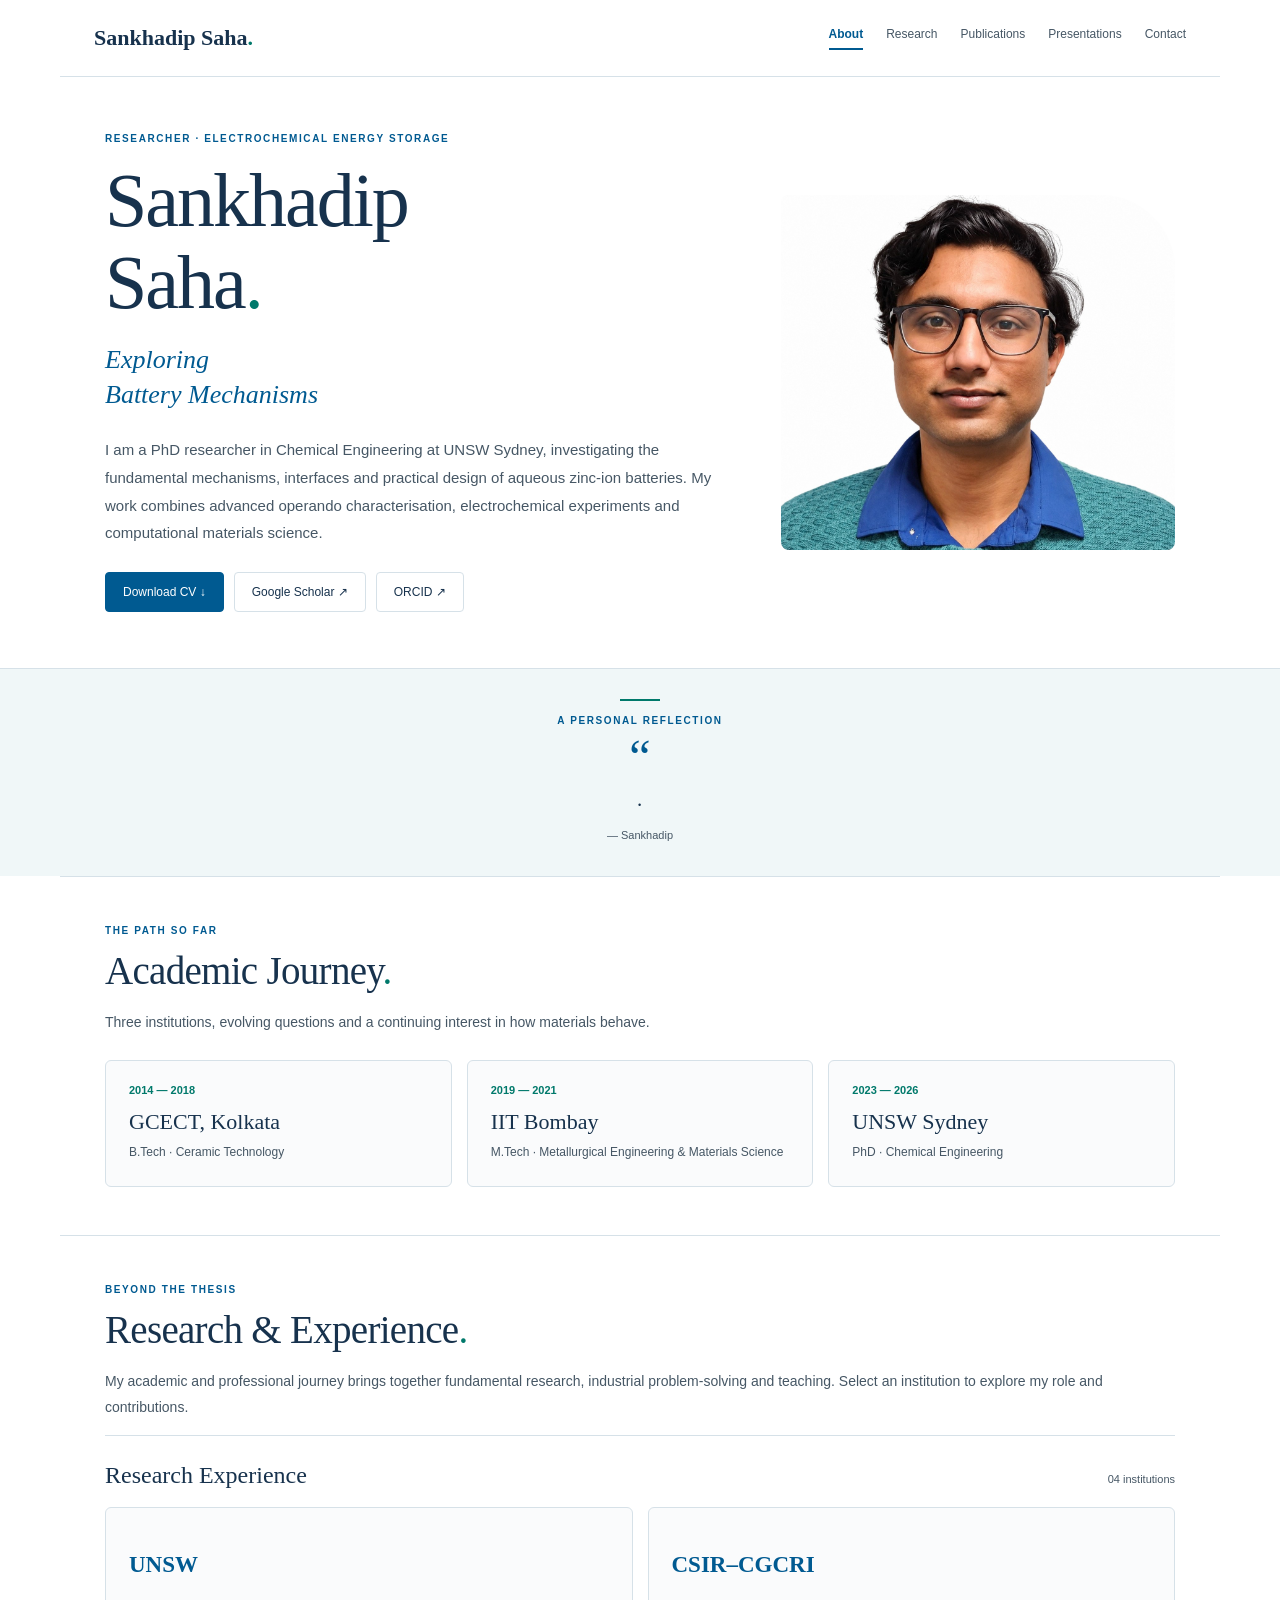
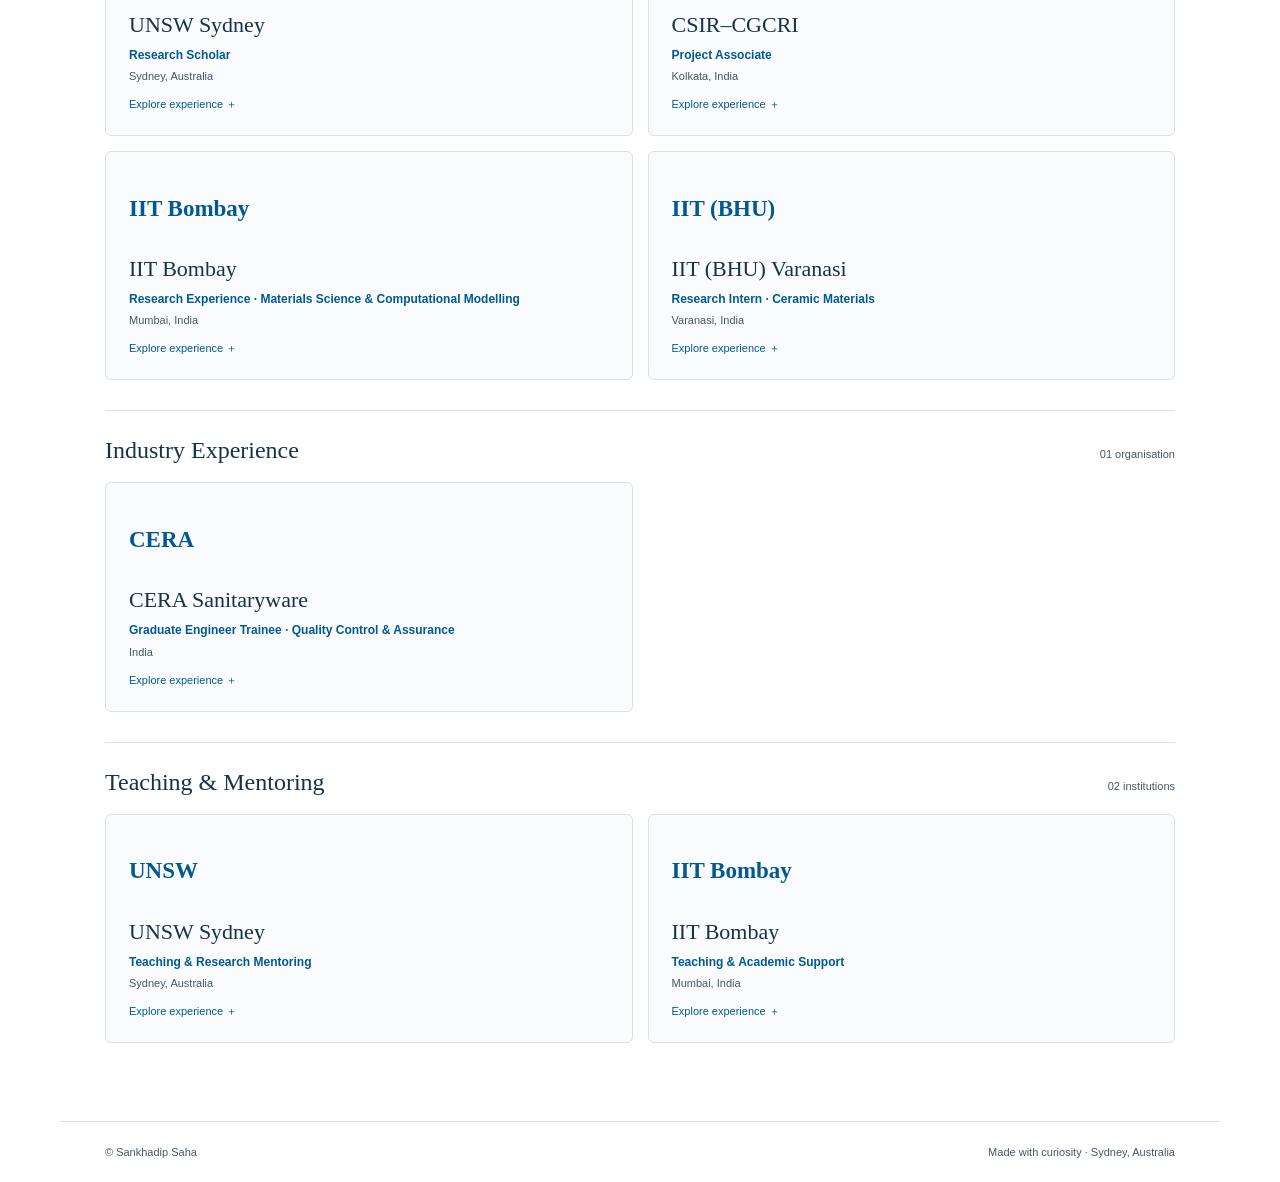
==== commit 48b4b944: "Add files via upload" ====
--- a/index.html
+++ b/index.html
@@ -1 +1 @@
-<!doctype html><html lang="en"><head><meta charset="utf-8"><meta name="viewport" content="width=device-width,initial-scale=1"><meta name="description" content="Sankhadip Saha — electrochemical energy storage researcher at UNSW Sydney"><title>About | Sankhadip Saha</title><link rel="stylesheet" href="style.css"></head><body><header class="nav"><a class="brand" href="index.html">Sankhadip Saha<span class="dot">.</span></a><nav class="links" aria-label="Main navigation"><a class="active" href="index.html">About</a><a class="" href="research.html">Research</a><a class="" href="papers.html">Publications</a><a class="" href="presentations.html">Presentations</a><a class="" href="contact.html">Contact</a></nav></header><main><div class="wrap hero"><div><div class="eyebrow">Researcher · Electrochemical Energy Storage</div><h1>Sankhadip<br>Saha<span class="dot">.</span></h1><div class="fixed-word">Exploring</div><div class="rotating-slot"><div class="rotating-word" id="topic">Battery Mechanisms</div></div><p class="lead">I am a PhD researcher in Chemical Engineering at UNSW Sydney, investigating the fundamental mechanisms, interfaces and practical design of aqueous zinc-ion batteries. My work combines advanced operando characterisation, electrochemical experiments and computational materials science.</p><div class="actions"><a class="btn primary" href="assets/Sankhadip_Saha_CV.pdf" download="Sankhadip_Saha_CV.pdf">Download CV ↓</a><a class="btn" href="https://scholar.google.com.au/citations?user=5LF7NuQAAAAJ&hl=en&oi=ao" target="_blank" rel="noopener noreferrer">Google Scholar ↗</a><a class="btn" href="https://orcid.org/0009-0006-6393-3942" target="_blank" rel="noopener noreferrer">ORCID ↗</a></div></div><div class="portrait"><img src="assets/profile.jpg" alt="Sankhadip Saha" style="width:100%;height:100%;object-fit:cover;display:block;"></div></div></div></div><section class="quote-section"><div class="quote-inner"><div class="quote-rule"></div><div class="eyebrow" style="margin-bottom:11px">A Personal Reflection</div><div class="quote-mark">“</div><div class="quote-text">.</div><div class="quote-by">— Sankhadip</div></div></section><section class="section"><div class="eyebrow">The path so far</div><h2>Academic Journey<span class="dot">.</span></h2><p>Three institutions, evolving questions and a continuing interest in how materials behave.</p><div class="journey"><button class="jcard" aria-expanded="false"><div class="year">2014 — 2018</div><div class="school">GCECT, Kolkata</div><div class="degree">B.Tech · Ceramic Technology</div><div class="more">Thesis: Structural and Adsorption Characteristics of Nano-Crystalline NiO.</div></button><button class="jcard" aria-expanded="false"><div class="year">2019 — 2021</div><div class="school">IIT Bombay</div><div class="degree">M.Tech · Metallurgical Engineering &amp; Materials Science</div><div class="more">Thesis: Investigating the Interaction of Biomolecular Systems with Graphene-like Materials.</div></button><button class="jcard" aria-expanded="false"><div class="year">2023 — 2026</div><div class="school">UNSW Sydney</div><div class="degree">PhD · Chemical Engineering</div><div class="more">Research on aqueous zinc-ion batteries, from fundamental electrochemical mechanisms to practical pouch-cell design.</div></button></div></section><section class="section"><div class="eyebrow">Beyond the thesis</div><h2>Research &amp; Experience<span class="dot">.</span></h2><p>My academic and professional journey brings together fundamental research, industrial problem-solving and teaching. Select an institution to explore my role and contributions.</p><div class="experience-group"><div class="experience-head"><h3>Research Experience</h3><span class="count">04 institutions</span></div><div class="ecards"><button class="ecard" aria-expanded="false"><div class="ecard-logo"><img class="institution-logo" src="assets/unsw-logo.png" alt="UNSW logo" loading="lazy" onerror="this.hidden=true;this.nextElementSibling.hidden=false"><span class="logo-word logo-fallback" hidden>UNSW</span></div><div class="school">UNSW Sydney</div><div class="role">Research Scholar</div><div class="location">Sydney, Australia</div><div class="hint">Explore experience ＋</div><div class="more">At UNSW Sydney, my doctoral research focuses on aqueous zinc-ion batteries, connecting fundamental electrochemical mechanisms with the practical challenges of cell design and scale-up. I investigate manganese-based cathodes, zinc-metal interfaces and the influence of mechanical constraints on battery performance. My work integrates electrochemical measurements with operando X-ray diffraction and absorption spectroscopy, electron microscopy, confocal imaging and advanced three-dimensional characterisation. I also use density functional theory and atomistic simulations to complement experimental observations. More recently, I have investigated constant-volume and constant-pressure pouch-cell configurations, examining how interfacial evolution, gas formation and stack pressure influence cycling behaviour and long-term stability.</div></button><button class="ecard" aria-expanded="false"><div class="ecard-logo"><img class="institution-logo" src="assets/cgcri-logo.png" alt="CSIR–CGCRI logo" loading="lazy" onerror="this.hidden=true;this.nextElementSibling.hidden=false"><span class="logo-word logo-fallback" hidden>CSIR–CGCRI</span></div><div class="school">CSIR–CGCRI</div><div class="role">Project Associate</div><div class="location">Kolkata, India</div><div class="hint">Explore experience ＋</div><div class="more">As a Project Associate at CSIR–Central Glass and Ceramic Research Institute, I worked in a research environment focused on materials science and experimental investigation. The position provided an opportunity to strengthen my understanding of how materials processing, structure and properties are connected. I gained experience working with laboratory procedures, experimental planning, data interpretation and collaborative scientific problem-solving. This experience helped bridge my training in ceramic technology and my later work in advanced materials research. It also reinforced the importance of careful experimental design, reproducibility and translating scientific observations into meaningful conclusions. Specific project objectives and techniques can be added from my verified appointment records.</div></button><button class="ecard" aria-expanded="false"><div class="ecard-logo"><img class="institution-logo" src="assets/iitb-logo.png" alt="IIT Bombay logo" loading="lazy" onerror="this.hidden=true;this.nextElementSibling.hidden=false"><span class="logo-word logo-fallback" hidden>IIT Bombay</span></div><div class="school">IIT Bombay</div><div class="role">Research Experience · Materials Science &amp; Computational Modelling</div><div class="location">Mumbai, India</div><div class="hint">Explore experience ＋</div><div class="more">At IIT Bombay, my postgraduate research training developed my understanding of materials science through computational modelling and the investigation of structure–property relationships. My work involved analysing atomic-scale interactions, interpreting material behaviour and applying theoretical approaches to scientific questions. This experience strengthened my skills in computational research, critical analysis, scientific programming and the communication of complex results. Working within a multidisciplinary research environment also encouraged me to connect fundamental physical concepts with experimentally relevant materials problems. The research experience provided a foundation for my subsequent work on electrochemical energy-storage materials, where atomistic modelling and experimental observations are used together to investigate reaction mechanisms and interfaces.</div></button><button class="ecard" aria-expanded="false"><div class="ecard-logo"><img class="institution-logo" src="assets/iitbhu-logo.png" alt="IIT (BHU) logo" loading="lazy" onerror="this.hidden=true;this.nextElementSibling.hidden=false"><span class="logo-word logo-fallback" hidden>IIT (BHU)</span></div><div class="school">IIT (BHU) Varanasi</div><div class="role">Research Intern · Ceramic Materials</div><div class="location">Varanasi, India</div><div class="hint">Explore experience ＋</div><div class="more">During my research internship at IIT (BHU) Varanasi, I explored ceramic processing and the relationships between composition, microstructure and material properties. My work involved BaTiO₃–SrTiO₃-based ceramic systems, with attention to microwave sintering and the influence of processing conditions on material behaviour. I also gained exposure to V₂O₅-assisted liquid-phase sintering and its role in modifying densification and microstructural evolution. The experience introduced me to systematic experimental investigation, materials synthesis and the interpretation of processing–structure relationships. It strengthened my early interest in understanding materials at a fundamental level and provided valuable preparation for subsequent research in advanced functional materials and electrochemical energy storage.</div></button></div></div><div class="experience-group"><div class="experience-head"><h3>Industry Experience</h3><span class="count">01 organisation</span></div><div class="ecards"><button class="ecard" aria-expanded="false"><div class="ecard-logo"><img class="institution-logo" src="assets/cera-logo.png" alt="CERA logo" loading="lazy" onerror="this.hidden=true;this.nextElementSibling.hidden=false"><span class="logo-word logo-fallback" hidden>CERA</span></div><div class="school">CERA Sanitaryware</div><div class="role">Graduate Engineer Trainee · Quality Control &amp; Assurance</div><div class="location">India</div><div class="hint">Explore experience ＋</div><div class="more">At CERA Sanitaryware, I worked in quality control and quality assurance, where I investigated manufacturing defects and contributed to process improvement initiatives. My responsibilities involved analysing recurring faults, identifying potential causes and working closely with shop-floor personnel to implement corrective actions. In one improvement project, I redesigned a production tool to reduce product damage, incorporating feedback from experienced workers. I also supported the revision of standard operating procedures, training and continued monitoring to improve process consistency. This role strengthened my practical problem-solving skills and taught me the importance of collaboration, manufacturing discipline, process standardisation and sustained quality improvement in an industrial environment.</div></button></div></div><div class="experience-group"><div class="experience-head"><h3>Teaching &amp; Mentoring</h3><span class="count">02 institutions</span></div><div class="ecards"><button class="ecard" aria-expanded="false"><div class="ecard-logo"><img class="institution-logo" src="assets/unsw-logo.png" alt="UNSW logo" loading="lazy" onerror="this.hidden=true;this.nextElementSibling.hidden=false"><span class="logo-word logo-fallback" hidden>UNSW</span></div><div class="school">UNSW Sydney</div><div class="role">Teaching &amp; Research Mentoring</div><div class="location">Sydney, Australia</div><div class="hint">Explore experience ＋</div><div class="more">Alongside my doctoral research at UNSW Sydney, I have been involved in teaching and mentoring activities that connect fundamental engineering concepts with experimental practice. These experiences have helped me communicate complex scientific ideas clearly and adapt explanations to different levels of technical understanding. My research environment has also provided opportunities to exchange knowledge about electrochemical methods, laboratory procedures, data interpretation and scientific presentation. I value creating a collaborative setting where questions are encouraged and experimental reasoning is developed systematically. Teaching and mentoring have strengthened my communication, organisation and leadership skills while reinforcing my own understanding of materials science and electrochemical engineering.</div></button><button class="ecard" aria-expanded="false"><div class="ecard-logo"><img class="institution-logo" src="assets/iitb-logo.png" alt="IIT Bombay logo" loading="lazy" onerror="this.hidden=true;this.nextElementSibling.hidden=false"><span class="logo-word logo-fallback" hidden>IIT Bombay</span></div><div class="school">IIT Bombay</div><div class="role">Teaching &amp; Academic Support</div><div class="location">Mumbai, India</div><div class="hint">Explore experience ＋</div><div class="more">During my time at IIT Bombay, I developed a strong foundation in materials science and gained experience communicating technical concepts within an academically rigorous environment. My training involved analysing scientific problems, interpreting computational and experimental results, and discussing research methods with peers. These activities strengthened my ability to explain complex ideas logically and contribute to collaborative learning. The experience also shaped my approach to research mentoring, particularly the importance of independent thinking, constructive feedback and a clear connection between theory and practical observations. Details of any formal teaching assistant appointments, courses or mentoring responsibilities can be incorporated once confirmed from my academic records.</div></button></div></div></section></main><footer class="footer"><span>© Sankhadip Saha</span><span>Made with curiosity · Sydney, Australia</span></footer><script src="script.js" defer></script></body></html>
+<!doctype html><html lang="en"><head><meta charset="utf-8"><meta name="viewport" content="width=device-width,initial-scale=1"><meta name="description" content="Sankhadip Saha — electrochemical energy storage researcher at UNSW Sydney"><title>About | Sankhadip Saha</title><link rel="stylesheet" href="style.css"></head><body><header class="nav"><a class="brand" href="index.html">Sankhadip Saha<span class="dot">.</span></a><nav class="links" aria-label="Main navigation"><a class="active" href="index.html">About</a><a class="" href="research.html">Research</a><a class="" href="papers.html">Publications</a><a class="" href="presentations.html">Presentations</a><a class="" href="contact.html">Contact</a></nav></header><main><div class="wrap hero"><div><div class="eyebrow">Researcher · Electrochemical Energy Storage</div><h1>Sankhadip<br>Saha<span class="dot">.</span></h1><div class="fixed-word">Exploring</div><div class="rotating-slot"><div class="rotating-word" id="topic">Battery Mechanisms</div></div><p class="lead">I am a PhD researcher in Chemical Engineering at UNSW Sydney, investigating the fundamental mechanisms, interfaces and practical design of aqueous zinc-ion batteries. My work combines advanced operando characterisation, electrochemical experiments and computational materials science.</p><div class="actions"><a class="btn primary" href="assets/Sankhadip_Saha_CV.pdf" download="Sankhadip_Saha_CV.pdf">Download CV ↓</a><a class="btn" href="https://scholar.google.com.au/citations?user=5LF7NuQAAAAJ&hl=en&oi=ao" target="_blank" rel="noopener noreferrer">Google Scholar ↗</a><a class="btn" href="https://orcid.org/0009-0006-6393-3942" target="_blank" rel="noopener noreferrer">ORCID ↗</a></div></div><div class="portrait"><img src="assets/profile.jpg" alt="Sankhadip Saha" style="width:100%;height:100%;object-fit:cover;display:block;"></div></div></div></div><section class="quote-section"><div class="quote-inner"><div class="quote-rule"></div><div class="eyebrow" style="margin-bottom:11px">A Personal Reflection</div><div class="quote-mark">“</div><div class="quote-text">.</div><div class="quote-by">— Sankhadip</div></div></section><section class="section"><div class="eyebrow">The path so far</div><h2>Academic Journey<span class="dot">.</span></h2><p>Three institutions, evolving questions and a continuing interest in how materials behave.</p><div class="journey"><button class="jcard" aria-expanded="false"><div class="year">2014 — 2018</div><div class="school">GCECT, Kolkata</div><div class="degree">B.Tech · Ceramic Technology</div><div class="more">Thesis: Structural and Adsorption Characteristics of Nano-Crystalline NiO.</div></button><button class="jcard" aria-expanded="false"><div class="year">2019 — 2021</div><div class="school">IIT Bombay</div><div class="degree">M.Tech · Metallurgical Engineering &amp; Materials Science</div><div class="more">Thesis: Investigating the Interaction of Biomolecular Systems with Graphene-like Materials.</div></button><button class="jcard" aria-expanded="false"><div class="year">2023 — 2026</div><div class="school">UNSW Sydney</div><div class="degree">PhD · Chemical Engineering</div><div class="more">Research on aqueous zinc-ion batteries, from fundamental electrochemical mechanisms to practical pouch-cell design.</div></button></div></section><section class="section"><div class="eyebrow">Beyond the thesis</div><h2>Research &amp; Experience<span class="dot">.</span></h2><p>My academic and professional journey brings together fundamental research, industrial problem-solving and teaching. Select an institution to explore my role and contributions.</p><div class="experience-group"><div class="experience-head"><h3>Research Experience</h3><span class="count">04 institutions</span></div><div class="ecards"><button class="ecard" aria-expanded="false"><div class="ecard-logo"><span class="logo-word">UNSW</span></div><div class="school">UNSW Sydney</div><div class="role">Research Scholar</div><div class="location">Sydney, Australia</div><div class="hint">Explore experience ＋</div><div class="more">At UNSW Sydney, my doctoral research focuses on aqueous zinc-ion batteries, connecting fundamental electrochemical mechanisms with the practical challenges of cell design and scale-up. I investigate manganese-based cathodes, zinc-metal interfaces and the influence of mechanical constraints on battery performance. My work integrates electrochemical measurements with operando X-ray diffraction and absorption spectroscopy, electron microscopy, confocal imaging and advanced three-dimensional characterisation. I also use density functional theory and atomistic simulations to complement experimental observations. More recently, I have investigated constant-volume and constant-pressure pouch-cell configurations, examining how interfacial evolution, gas formation and stack pressure influence cycling behaviour and long-term stability.</div></button><button class="ecard" aria-expanded="false"><div class="ecard-logo"><span class="logo-word">CSIR–CGCRI</span></div><div class="school">CSIR–CGCRI</div><div class="role">Project Associate</div><div class="location">Kolkata, India</div><div class="hint">Explore experience ＋</div><div class="more">As a Project Associate at CSIR–Central Glass and Ceramic Research Institute, I worked in a research environment focused on materials science and experimental investigation. The position provided an opportunity to strengthen my understanding of how materials processing, structure and properties are connected. I gained experience working with laboratory procedures, experimental planning, data interpretation and collaborative scientific problem-solving. This experience helped bridge my training in ceramic technology and my later work in advanced materials research. It also reinforced the importance of careful experimental design, reproducibility and translating scientific observations into meaningful conclusions. Specific project objectives and techniques can be added from my verified appointment records.</div></button><button class="ecard" aria-expanded="false"><div class="ecard-logo"><span class="logo-word">IIT Bombay</span></div><div class="school">IIT Bombay</div><div class="role">Research Experience · Materials Science &amp; Computational Modelling</div><div class="location">Mumbai, India</div><div class="hint">Explore experience ＋</div><div class="more">At IIT Bombay, my postgraduate research training developed my understanding of materials science through computational modelling and the investigation of structure–property relationships. My work involved analysing atomic-scale interactions, interpreting material behaviour and applying theoretical approaches to scientific questions. This experience strengthened my skills in computational research, critical analysis, scientific programming and the communication of complex results. Working within a multidisciplinary research environment also encouraged me to connect fundamental physical concepts with experimentally relevant materials problems. The research experience provided a foundation for my subsequent work on electrochemical energy-storage materials, where atomistic modelling and experimental observations are used together to investigate reaction mechanisms and interfaces.</div></button><button class="ecard" aria-expanded="false"><div class="ecard-logo"><span class="logo-word">IIT (BHU)</span></div><div class="school">IIT (BHU) Varanasi</div><div class="role">Research Intern · Ceramic Materials</div><div class="location">Varanasi, India</div><div class="hint">Explore experience ＋</div><div class="more">During my research internship at IIT (BHU) Varanasi, I explored ceramic processing and the relationships between composition, microstructure and material properties. My work involved BaTiO₃–SrTiO₃-based ceramic systems, with attention to microwave sintering and the influence of processing conditions on material behaviour. I also gained exposure to V₂O₅-assisted liquid-phase sintering and its role in modifying densification and microstructural evolution. The experience introduced me to systematic experimental investigation, materials synthesis and the interpretation of processing–structure relationships. It strengthened my early interest in understanding materials at a fundamental level and provided valuable preparation for subsequent research in advanced functional materials and electrochemical energy storage.</div></button></div></div><div class="experience-group"><div class="experience-head"><h3>Industry Experience</h3><span class="count">01 organisation</span></div><div class="ecards"><button class="ecard" aria-expanded="false"><div class="ecard-logo"><span class="logo-word">CERA</span></div><div class="school">CERA Sanitaryware</div><div class="role">Graduate Engineer Trainee · Quality Control &amp; Assurance</div><div class="location">India</div><div class="hint">Explore experience ＋</div><div class="more">At CERA Sanitaryware, I worked in quality control and quality assurance, where I investigated manufacturing defects and contributed to process improvement initiatives. My responsibilities involved analysing recurring faults, identifying potential causes and working closely with shop-floor personnel to implement corrective actions. In one improvement project, I redesigned a production tool to reduce product damage, incorporating feedback from experienced workers. I also supported the revision of standard operating procedures, training and continued monitoring to improve process consistency. This role strengthened my practical problem-solving skills and taught me the importance of collaboration, manufacturing discipline, process standardisation and sustained quality improvement in an industrial environment.</div></button></div></div><div class="experience-group"><div class="experience-head"><h3>Teaching &amp; Mentoring</h3><span class="count">02 institutions</span></div><div class="ecards"><button class="ecard" aria-expanded="false"><div class="ecard-logo"><span class="logo-word">UNSW</span></div><div class="school">UNSW Sydney</div><div class="role">Teaching &amp; Research Mentoring</div><div class="location">Sydney, Australia</div><div class="hint">Explore experience ＋</div><div class="more">Alongside my doctoral research at UNSW Sydney, I have been involved in teaching and mentoring activities that connect fundamental engineering concepts with experimental practice. These experiences have helped me communicate complex scientific ideas clearly and adapt explanations to different levels of technical understanding. My research environment has also provided opportunities to exchange knowledge about electrochemical methods, laboratory procedures, data interpretation and scientific presentation. I value creating a collaborative setting where questions are encouraged and experimental reasoning is developed systematically. Teaching and mentoring have strengthened my communication, organisation and leadership skills while reinforcing my own understanding of materials science and electrochemical engineering.</div></button><button class="ecard" aria-expanded="false"><div class="ecard-logo"><span class="logo-word">IIT Bombay</span></div><div class="school">IIT Bombay</div><div class="role">Teaching &amp; Academic Support</div><div class="location">Mumbai, India</div><div class="hint">Explore experience ＋</div><div class="more">During my time at IIT Bombay, I developed a strong foundation in materials science and gained experience communicating technical concepts within an academically rigorous environment. My training involved analysing scientific problems, interpreting computational and experimental results, and discussing research methods with peers. These activities strengthened my ability to explain complex ideas logically and contribute to collaborative learning. The experience also shaped my approach to research mentoring, particularly the importance of independent thinking, constructive feedback and a clear connection between theory and practical observations. Details of any formal teaching assistant appointments, courses or mentoring responsibilities can be incorporated once confirmed from my academic records.</div></button></div></div></section></main><footer class="footer"><span>© Sankhadip Saha</span><span>Made with curiosity · Sydney, Australia</span></footer><script src="script.js" defer></script></body></html>
--- a/style.css
+++ b/style.css
@@ -1,4 +1,4 @@
-*{box-sizing:border-box}html{scroll-behavior:smooth}body{margin:0;background:#FFFFFF;color:#17324D;font:13px Arial,sans-serif}a{color:#005A91;text-decoration:none}a:hover{text-decoration:underline}button{font:inherit;cursor:pointer}.nav{max-width:1160px;margin:auto;display:flex;align-items:center;justify-content:space-between;gap:16px;padding:25px 34px;border-bottom:1px solid #D6E1E8}.brand{font:700 22px Georgia,serif;color:#17324D;white-space:nowrap}.dot{color:#005A91}.links{display:flex;gap:23px;flex-wrap:wrap}.links a{font-size:12px;color:#465765;padding-bottom:7px}.links a.active{color:#005A91;font-weight:bold;border-bottom:2px solid #005A91}.wrap{max-width:1160px;margin:auto;padding:56px 45px}.section{border-top:1px solid #D6E1E8;max-width:1160px;margin:auto;padding:48px 45px}.eyebrow{font:700 10px Arial,sans-serif;letter-spacing:1.6px;text-transform:uppercase;color:#005A91}h1,h2,h3,h4{font-family:Georgia,serif;font-weight:400}h1{font-size:clamp(45px,6vw,76px);letter-spacing:-2px;line-height:1.08;margin:15px 0 22px}h2{font-size:clamp(28px,3.6vw,39px);letter-spacing:-.7px;margin:12px 0 17px}h3{font-size:24px;margin:12px 0}p{font-size:14px;line-height:1.85;color:#465765}.lead{font-size:15px;max-width:760px}.hero{display:grid;grid-template-columns:1.45fr .9fr;gap:40px;align-items:center}.fixed-word{font:italic 26px Georgia,serif;color:#005A91}.rotating-slot{height:46px;overflow:hidden;margin-bottom:15px}.rotating-word{font:italic 26px/1.5 Georgia,serif;color:#005A91;animation:slide .55s ease}@keyframes slide{from{opacity:0;transform:translateY(12px)}to{opacity:1;transform:none}}.actions{display:flex;gap:10px;flex-wrap:wrap;margin-top:25px}.btn{display:inline-block;border:1px solid #D6E1E8;border-radius:4px;padding:12px 17px;color:#17324D;font-size:12px}.btn.primary{background:#005A91;color:white;border-color:#005A91}.portrait{height:355px;background:linear-gradient(145deg,#E5F1F4,#B4D9E1);border-radius:8px 75px 8px 8px;position:relative;overflow:hidden}.portrait svg{width:100%;height:100%}.portrait-label{position:absolute;bottom:14px;left:14px;background:#ffffffc8;color:#17324D;padding:8px 11px;border-radius:3px;font-size:11px}.quote-section{padding:30px 45px 35px;border-top:1px solid #D6E1E8;background:#F0F7F8}.quote-inner{max-width:720px;margin:auto;text-align:center}.quote-mark{font:48px/.85 Georgia,serif;color:#005A91}.quote-text{font:italic 21px/1.6 Georgia,serif;color:#17324D;margin:5px 0 12px}.quote-by{font-size:11px;color:#465765}.quote-rule{height:2px;width:40px;background:#005A91;margin:0 auto 14px}.journey{display:grid;grid-template-columns:repeat(3,minmax(0,1fr));gap:15px;margin-top:25px}.jcard,.ecard{display:block;text-align:left;border:1px solid #D6E1E8;border-radius:6px;padding:23px;background:#FAFBFC;color:#17324D;transition:border-color .2s,transform .2s;min-width:0;width:100%}.jcard:hover,.ecard:hover{border-color:#005A91;transform:translateY(-3px)}.jcard[aria-expanded=true],.ecard[aria-expanded=true]{border-color:#005A91}.year{font-size:11px;font-weight:700;color:#005A91}.school{font:22px Georgia,serif;margin:13px 0 8px}.degree{font-size:12px;color:#465765;line-height:1.65}.more{display:none;border-top:1px solid #D6E1E8;margin-top:14px;padding-top:13px;font-size:12px;line-height:1.85;color:#465765}.jcard[aria-expanded=true]>.more,.ecard[aria-expanded=true]>.more{display:block}.experience-group{padding:26px 0 30px;border-top:1px solid #D6E1E8}.experience-head{display:flex;justify-content:space-between;align-items:baseline;gap:10px;margin-bottom:18px}.experience-head h3{margin:0}.count{font-size:11px;color:#465765}.ecards{display:grid;grid-template-columns:repeat(2,minmax(0,1fr));gap:15px}.ecard-logo{height:67px;display:flex;align-items:center;margin-bottom:14px}.logo-word{font:700 23px Georgia,serif;color:#005A91}.role{font-size:12px;line-height:1.6;font-weight:700;color:#005A91}.location{font-size:11px;color:#465765;margin-top:5px}.hint{font-size:11px;color:#005A91;margin-top:15px}.chips{display:flex;flex-wrap:wrap;gap:8px;margin-top:24px}.chip{border:1px solid #D6E1E8;border-radius:20px;padding:8px 12px;font-size:11px;color:#005A91}.research-unit{padding:38px 0;border-top:1px solid #D6E1E8}.research-grid{display:grid;grid-template-columns:1.15fr 1fr;gap:30px;align-items:center}.research-number{font-size:11px;font-weight:700;letter-spacing:1px;color:#005A91}.research-visual{height:240px;border:1px solid #FFFFFF;border-radius:6px;background:#EDF5F8;overflow:hidden}.research-visual svg{width:100%;height:100%}.keywords{font-size:12px;color:#005A91;line-height:1.8;margin:13px 0}.expand{border:0;background:none;color:#005A91;font-size:12px;font-weight:700;padding:9px 0}.studies{display:none;border-top:1px dashed #D6E1E8;margin-top:20px;padding-top:10px}.studies.open{display:block}.study{display:grid;grid-template-columns:1.2fr .75fr;gap:22px;padding:20px 0;border-bottom:1px solid #D6E1E8}.study h4{font-size:21px;margin:0 0 8px}.study p{font-size:13px;margin:0 0 9px}.study-figure{min-height:130px;background:#FFFFFF;border-radius:5px;display:flex;align-items:center;justify-content:center}.study-figure svg{width:90%;max-height:145px}.year-heading{font:30px Georgia,serif;border-bottom:1px solid #D6E1E8;padding:24px 0 14px;margin:0 0 20px}.switch-row{display:flex;justify-content:space-between;align-items:center;gap:12px;margin:24px 0 10px}.switch button{border:1px solid #D6E1E8;background:transparent;color:#465765;padding:8px 14px;font-size:11px;border-radius:3px}.switch button.active{background:#005A91;border-color:#005A91;color:white}.paper-grid{display:grid;grid-template-columns:repeat(2,minmax(0,1fr));gap:27px}.paper-card{min-width:0;padding-bottom:20px}.paper-image{height:170px;background:#EDF5F8;border:1px solid #D6E1E8;border-radius:5px;overflow:hidden}.paper-image svg{width:100%;height:100%}.paper-meta{font-size:10px;letter-spacing:.7px;font-weight:700;color:#005A91;margin-top:16px}.paper-title{font:21px/1.35 Georgia,serif;margin:10px 0}.authors{font-size:12px;color:#465765;line-height:1.7}.paper-actions{display:flex;gap:16px;flex-wrap:wrap;margin-top:14px}.paper-actions button{border:0;background:none;color:#005A91;font-size:11px;font-weight:700;padding:0}.paper-actions a{font-size:11px;font-weight:700}.abstract{display:none;margin-top:15px;padding:14px;border-left:2px solid #005A91;background:#EDF5F8;font-size:12px;line-height:1.8;color:#465765}.abstract.open{display:block}.paper-grid.list{grid-template-columns:1fr}.paper-grid.list .paper-card{display:grid;grid-template-columns:220px 1fr;gap:22px;border-bottom:1px solid #D6E1E8}.present-grid{display:grid;grid-template-columns:repeat(3,minmax(0,1fr));gap:30px 24px;margin-top:25px}.presentation{border-top:1px solid #D6E1E8;padding-top:18px;transition:transform .2s}.presentation:hover{transform:translateY(-3px)}.presentation .type{font-size:10px;color:#465765;text-transform:uppercase;letter-spacing:1px}.presentation .ptitle{font:20px/1.4 Georgia,serif;color:#005A91;margin:12px 0}.presentation .details{font-size:12px;line-height:1.9;color:#465765}.contact-grid{display:grid;grid-template-columns:1fr 1fr;gap:35px;max-width:850px;margin-top:22px}.contact-item{border-top:1px solid #D6E1E8;padding:16px 0}.contact-label{font-size:10px;font-weight:700;letter-spacing:1.2px;color:#005A91;margin-bottom:9px}.contact-value{font-size:14px;line-height:1.8}.gallery{display:grid;grid-template-columns:1.3fr 1fr 1fr;gap:19px 13px;margin-top:27px}.photo-card:first-child{grid-row:span 2}.photo-button{display:block;width:100%;padding:0;border:0;border-radius:5px;overflow:hidden;background:#EDF5F8}.photo-button svg{display:block;width:100%;height:160px;transition:transform .3s}.photo-card:first-child .photo-button svg{height:363px}.photo-button:hover svg{transform:scale(1.04)}.photo-title{font:13px Georgia,serif;margin-top:9px}.photo-type{font-size:10px;color:#465765;margin-top:5px}.lightbox{display:none;position:fixed;inset:0;background:#101d2bef;z-index:1000;align-items:center;justify-content:center;padding:28px}.lightbox.open{display:flex}.lightbox-inner{width:min(730px,100%);position:relative;text-align:center;color:white}.lightbox-inner svg{width:100%;height:auto;max-height:65vh;border-radius:6px}.close-lightbox{position:absolute;top:-38px;right:0;background:none;border:0;color:white;font-size:28px}.lightbox-caption{font:17px Georgia,serif;margin-top:13px}.lightbox-type{font-size:11px;color:#BEDCE4;margin-top:6px}.footer{max-width:1160px;margin:auto;padding:24px 45px;border-top:1px solid #D6E1E8;display:flex;justify-content:space-between;gap:10px;font-size:11px;color:#465765}.note{font-size:11px;color:#465765;margin-top:22px}@media(max-width:760px){.nav{padding:18px;flex-direction:column;align-items:flex-start;gap:12px}.links{gap:14px}.links a{font-size:11px}.wrap,.section{padding:34px 22px}.hero,.research-grid{grid-template-columns:1fr}.portrait{height:280px;max-width:370px}.journey{grid-template-columns:1fr}.present-grid{grid-template-columns:repeat(2,minmax(0,1fr))}.quote-section{padding:28px 22px}}@media(max-width:520px){.ecards,.contact-grid,.paper-grid,.study{grid-template-columns:1fr}.paper-grid.list .paper-card{grid-template-columns:1fr}.present-grid{grid-template-columns:1fr}.gallery{grid-template-columns:1fr 1fr}.photo-card:first-child{grid-column:span 2;grid-row:auto}.photo-card:first-child .photo-button svg{height:240px}.footer{padding:20px 22px;flex-direction:column}}
+*{box-sizing:border-box}html{scroll-behavior:smooth}body{margin:0;background:#FFFFFF;color:#17324D;font:13px Arial,sans-serif}a{color:#005A91;text-decoration:none}a:hover{text-decoration:underline}button{font:inherit;cursor:pointer}.nav{max-width:1160px;margin:auto;display:flex;align-items:center;justify-content:space-between;gap:16px;padding:25px 34px;border-bottom:1px solid #D6E1E8}.brand{font:700 22px Georgia,serif;color:#17324D;white-space:nowrap}.dot{color:#005A91}.links{display:flex;gap:23px;flex-wrap:wrap}.links a{font-size:12px;color:#465765;padding-bottom:7px}.links a.active{color:#005A91;font-weight:bold;border-bottom:2px solid #005A91}.wrap{max-width:1160px;margin:auto;padding:56px 45px}.section{border-top:1px solid #D6E1E8;max-width:1160px;margin:auto;padding:48px 45px}.eyebrow{font:700 10px Arial,sans-serif;letter-spacing:1.6px;text-transform:uppercase;color:#005A91}h1,h2,h3,h4{font-family:Georgia,serif;font-weight:400}h1{font-size:clamp(45px,6vw,76px);letter-spacing:-2px;line-height:1.08;margin:15px 0 22px}h2{font-size:clamp(28px,3.6vw,39px);letter-spacing:-.7px;margin:12px 0 17px}h3{font-size:24px;margin:12px 0}p{font-size:14px;line-height:1.85;color:#465765}.lead{font-size:15px;max-width:760px}.hero{display:grid;grid-template-columns:1.45fr .9fr;gap:40px;align-items:center}.fixed-word{font:italic 26px Georgia,serif;color:#005A91}.rotating-slot{height:46px;overflow:hidden;margin-bottom:15px}.rotating-word{font:italic 26px/1.5 Georgia,serif;color:#005A91;animation:slide .55s ease}@keyframes slide{from{opacity:0;transform:translateY(12px)}to{opacity:1;transform:none}}.actions{display:flex;gap:10px;flex-wrap:wrap;margin-top:25px}.btn{display:inline-block;border:1px solid #D6E1E8;border-radius:4px;padding:12px 17px;color:#17324D;font-size:12px}.btn.primary{background:#005A91;color:white;border-color:#005A91}.portrait{height:355px;background:linear-gradient(145deg,#E5F1F4,#B4D9E1);border-radius:8px 75px 8px 8px;position:relative;overflow:hidden}.portrait svg{width:100%;height:100%}.portrait-label{position:absolute;bottom:14px;left:14px;background:#ffffffc8;color:#17324D;padding:8px 11px;border-radius:3px;font-size:11px}.quote-section{padding:30px 45px 35px;border-top:1px solid #D6E1E8;background:#F0F7F8}.quote-inner{max-width:720px;margin:auto;text-align:center}.quote-mark{font:48px/.85 Georgia,serif;color:#005A91}.quote-text{font:italic 21px/1.6 Georgia,serif;color:#17324D;margin:5px 0 12px}.quote-by{font-size:11px;color:#465765}.quote-rule{height:2px;width:40px;background:#005A91;margin:0 auto 14px}.journey{display:grid;grid-template-columns:repeat(3,minmax(0,1fr));gap:15px;margin-top:25px}.jcard,.ecard{display:block;text-align:left;border:1px solid #D6E1E8;border-radius:6px;padding:23px;background:#FAFBFC;color:#17324D;transition:border-color .2s,transform .2s;min-width:0;width:100%}.jcard:hover,.ecard:hover{border-color:#005A91;transform:translateY(-3px)}.jcard[aria-expanded=true],.ecard[aria-expanded=true]{border-color:#005A91}.year{font-size:11px;font-weight:700;color:#005A91}.school{font:22px Georgia,serif;margin:13px 0 8px}.degree{font-size:12px;color:#465765;line-height:1.65}.more{display:none;border-top:1px solid #D6E1E8;margin-top:14px;padding-top:13px;font-size:12px;line-height:1.85;color:#465765}.jcard[aria-expanded=true]>.more,.ecard[aria-expanded=true]>.more{display:block}.experience-group{padding:26px 0 30px;border-top:1px solid #D6E1E8}.experience-head{display:flex;justify-content:space-between;align-items:baseline;gap:10px;margin-bottom:18px}.experience-head h3{margin:0}.count{font-size:11px;color:#465765}.ecards{display:grid;grid-template-columns:repeat(2,minmax(0,1fr));gap:15px}.ecard-logo{height:67px;display:flex;align-items:center;margin-bottom:14px}.logo-word{font:700 23px Georgia,serif;color:#005A91}.role{font-size:12px;line-height:1.6;font-weight:700;color:#005A91}.location{font-size:11px;color:#465765;margin-top:5px}.hint{font-size:11px;color:#005A91;margin-top:15px}.chips{display:flex;flex-wrap:wrap;gap:8px;margin-top:24px}.chip{border:1px solid #D6E1E8;border-radius:20px;padding:8px 12px;font-size:11px;color:#005A91}.research-unit{padding:38px 0;border-top:1px solid #D6E1E8}.research-grid{display:grid;grid-template-columns:1.15fr 1fr;gap:30px;align-items:center}.research-number{font-size:11px;font-weight:700;letter-spacing:1px;color:#005A91}.research-visual{height:240px;border:1px solid #D6E1E8;border-radius:6px;background:#EDF5F8;overflow:hidden}.research-visual svg{width:100%;height:100%}.keywords{font-size:12px;color:#005A91;line-height:1.8;margin:13px 0}.expand{border:0;background:none;color:#005A91;font-size:12px;font-weight:700;padding:9px 0}.studies{display:none;border-top:1px dashed #D6E1E8;margin-top:20px;padding-top:10px}.studies.open{display:block}.study{display:grid;grid-template-columns:1.2fr .75fr;gap:22px;padding:20px 0;border-bottom:1px solid #D6E1E8}.study h4{font-size:21px;margin:0 0 8px}.study p{font-size:13px;margin:0 0 9px}.study-figure{min-height:130px;background:#EDF5F8;border-radius:5px;display:flex;align-items:center;justify-content:center}.study-figure svg{width:90%;max-height:145px}.year-heading{font:30px Georgia,serif;border-bottom:1px solid #D6E1E8;padding:24px 0 14px;margin:0 0 20px}.switch-row{display:flex;justify-content:space-between;align-items:center;gap:12px;margin:24px 0 10px}.switch button{border:1px solid #D6E1E8;background:transparent;color:#465765;padding:8px 14px;font-size:11px;border-radius:3px}.switch button.active{background:#005A91;border-color:#005A91;color:white}.paper-grid{display:grid;grid-template-columns:repeat(2,minmax(0,1fr));gap:27px}.paper-card{min-width:0;padding-bottom:20px}.paper-image{height:170px;background:#EDF5F8;border:1px solid #D6E1E8;border-radius:5px;overflow:hidden}.paper-image svg{width:100%;height:100%}.paper-meta{font-size:10px;letter-spacing:.7px;font-weight:700;color:#005A91;margin-top:16px}.paper-title{font:21px/1.35 Georgia,serif;margin:10px 0}.authors{font-size:12px;color:#465765;line-height:1.7}.paper-actions{display:flex;gap:16px;flex-wrap:wrap;margin-top:14px}.paper-actions button{border:0;background:none;color:#005A91;font-size:11px;font-weight:700;padding:0}.paper-actions a{font-size:11px;font-weight:700}.abstract{display:none;margin-top:15px;padding:14px;border-left:2px solid #005A91;background:#EDF5F8;font-size:12px;line-height:1.8;color:#465765}.abstract.open{display:block}.paper-grid.list{grid-template-columns:1fr}.paper-grid.list .paper-card{display:grid;grid-template-columns:220px 1fr;gap:22px;border-bottom:1px solid #D6E1E8}.present-grid{display:grid;grid-template-columns:repeat(3,minmax(0,1fr));gap:30px 24px;margin-top:25px}.presentation{border-top:1px solid #D6E1E8;padding-top:18px;transition:transform .2s}.presentation:hover{transform:translateY(-3px)}.presentation .type{font-size:10px;color:#465765;text-transform:uppercase;letter-spacing:1px}.presentation .ptitle{font:20px/1.4 Georgia,serif;color:#005A91;margin:12px 0}.presentation .details{font-size:12px;line-height:1.9;color:#465765}.contact-grid{display:grid;grid-template-columns:1fr 1fr;gap:35px;max-width:850px;margin-top:22px}.contact-item{border-top:1px solid #D6E1E8;padding:16px 0}.contact-label{font-size:10px;font-weight:700;letter-spacing:1.2px;color:#005A91;margin-bottom:9px}.contact-value{font-size:14px;line-height:1.8}.gallery{display:grid;grid-template-columns:1.3fr 1fr 1fr;gap:19px 13px;margin-top:27px}.photo-card:first-child{grid-row:span 2}.photo-button{display:block;width:100%;padding:0;border:0;border-radius:5px;overflow:hidden;background:#EDF5F8}.photo-button svg{display:block;width:100%;height:160px;transition:transform .3s}.photo-card:first-child .photo-button svg{height:363px}.photo-button:hover svg{transform:scale(1.04)}.photo-title{font:13px Georgia,serif;margin-top:9px}.photo-type{font-size:10px;color:#465765;margin-top:5px}.lightbox{display:none;position:fixed;inset:0;background:#101d2bef;z-index:1000;align-items:center;justify-content:center;padding:28px}.lightbox.open{display:flex}.lightbox-inner{width:min(730px,100%);position:relative;text-align:center;color:white}.lightbox-inner svg{width:100%;height:auto;max-height:65vh;border-radius:6px}.close-lightbox{position:absolute;top:-38px;right:0;background:none;border:0;color:white;font-size:28px}.lightbox-caption{font:17px Georgia,serif;margin-top:13px}.lightbox-type{font-size:11px;color:#BEDCE4;margin-top:6px}.footer{max-width:1160px;margin:auto;padding:24px 45px;border-top:1px solid #D6E1E8;display:flex;justify-content:space-between;gap:10px;font-size:11px;color:#465765}.note{font-size:11px;color:#465765;margin-top:22px}@media(max-width:760px){.nav{padding:18px;flex-direction:column;align-items:flex-start;gap:12px}.links{gap:14px}.links a{font-size:11px}.wrap,.section{padding:34px 22px}.hero,.research-grid{grid-template-columns:1fr}.portrait{height:280px;max-width:370px}.journey{grid-template-columns:1fr}.present-grid{grid-template-columns:repeat(2,minmax(0,1fr))}.quote-section{padding:28px 22px}}@media(max-width:520px){.ecards,.contact-grid,.paper-grid,.study{grid-template-columns:1fr}.paper-grid.list .paper-card{grid-template-columns:1fr}.present-grid{grid-template-columns:1fr}.gallery{grid-template-columns:1fr 1fr}.photo-card:first-child{grid-column:span 2;grid-row:auto}.photo-card:first-child .photo-button svg{height:240px}.footer{padding:20px 22px;flex-direction:column}}
 /* Institution logos on About page: preserve original card layout and expansion. */
 .ecard-logo .institution-logo{max-height:64px;max-width:190px;width:auto;height:auto;object-fit:contain;object-position:left center;display:block}
 .ecard-logo .institution-logo[hidden],.ecard-logo .logo-fallback[hidden]{display:none!important}
@@ -15,3 +15,8 @@
 
 /* Research topic images */
 .research-visual .research-topic-image{width:100%;height:100%;object-fit:contain;display:block}
+
+/* Research image containers: pure white, matching 1200 x 800 (3:2) images. */
+.research-visual{position:relative;height:auto;aspect-ratio:3 / 2;background:#FFFFFF;overflow:hidden}
+.research-visual img,.research-visual .research-topic-image{position:absolute;inset:0;display:block;width:100%;height:100%;object-fit:contain;object-position:center;background:#FFFFFF}
+.study-figure{background:#FFFFFF}
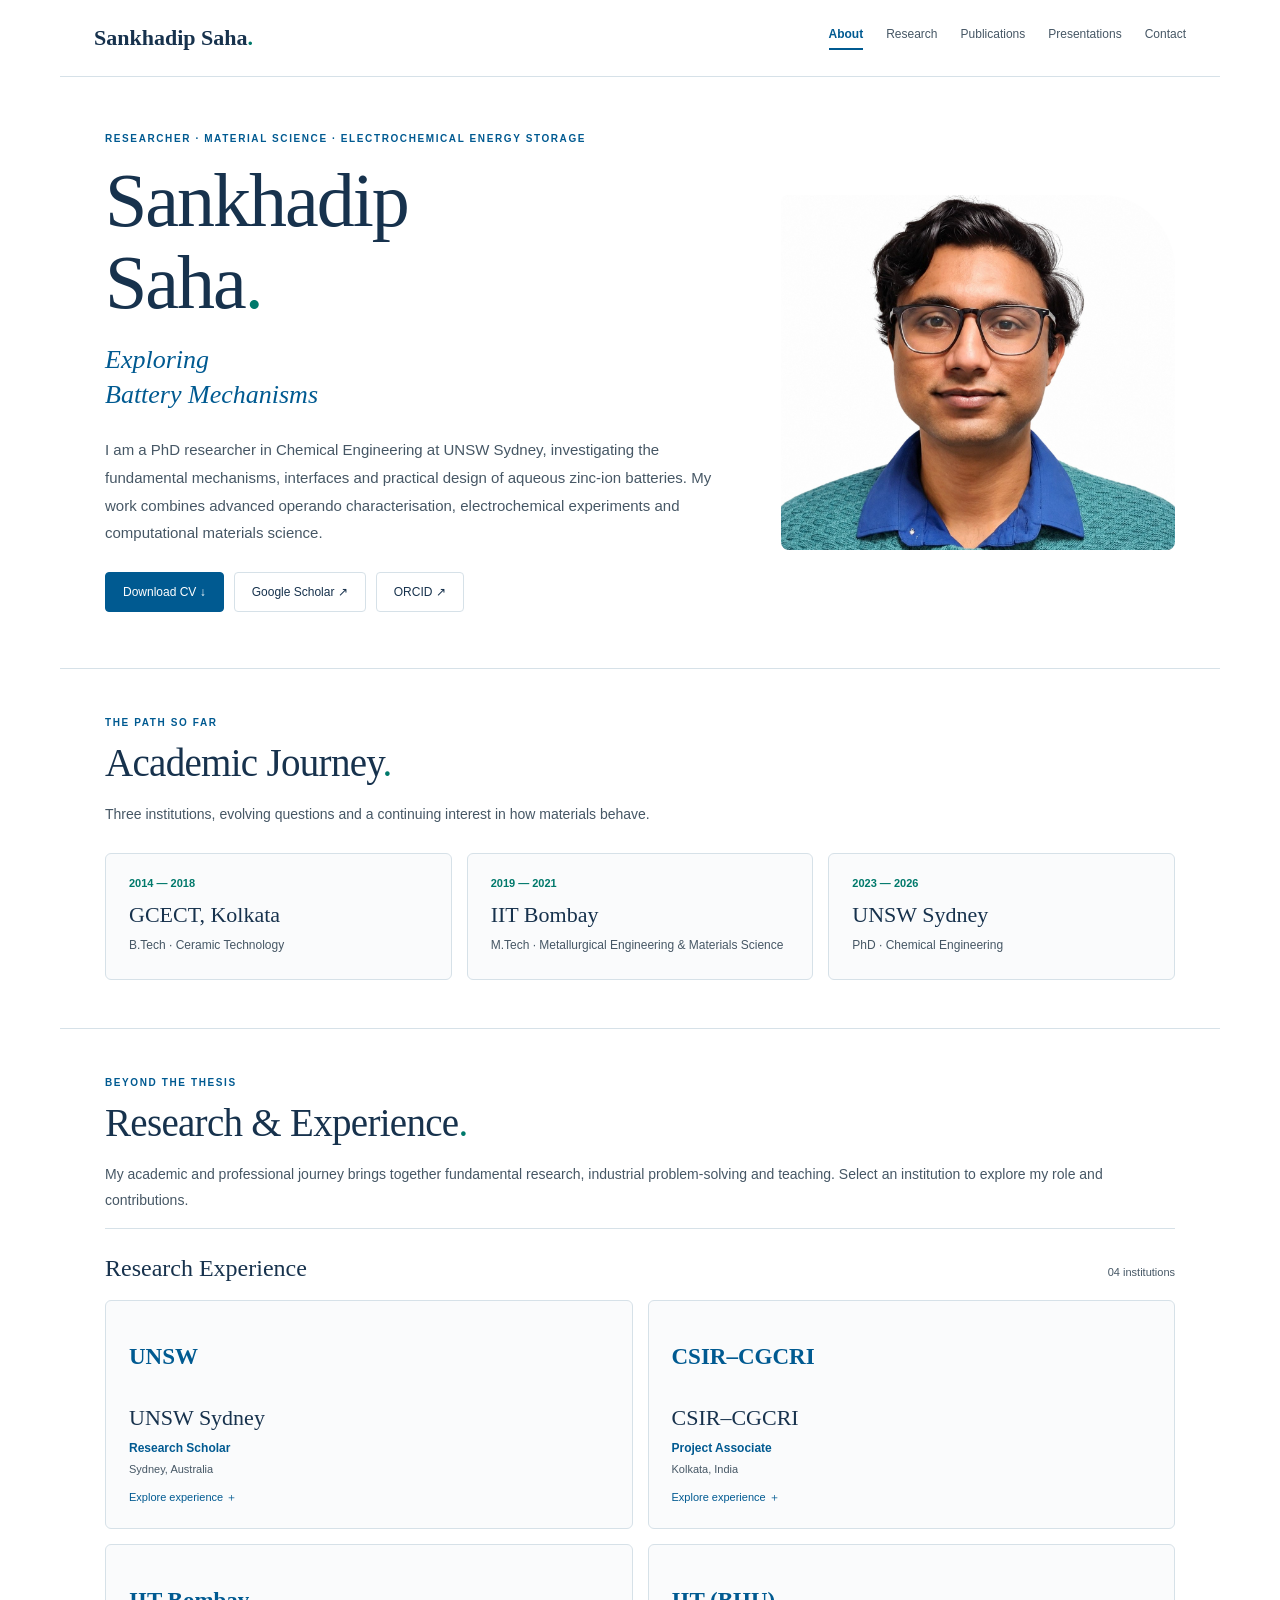
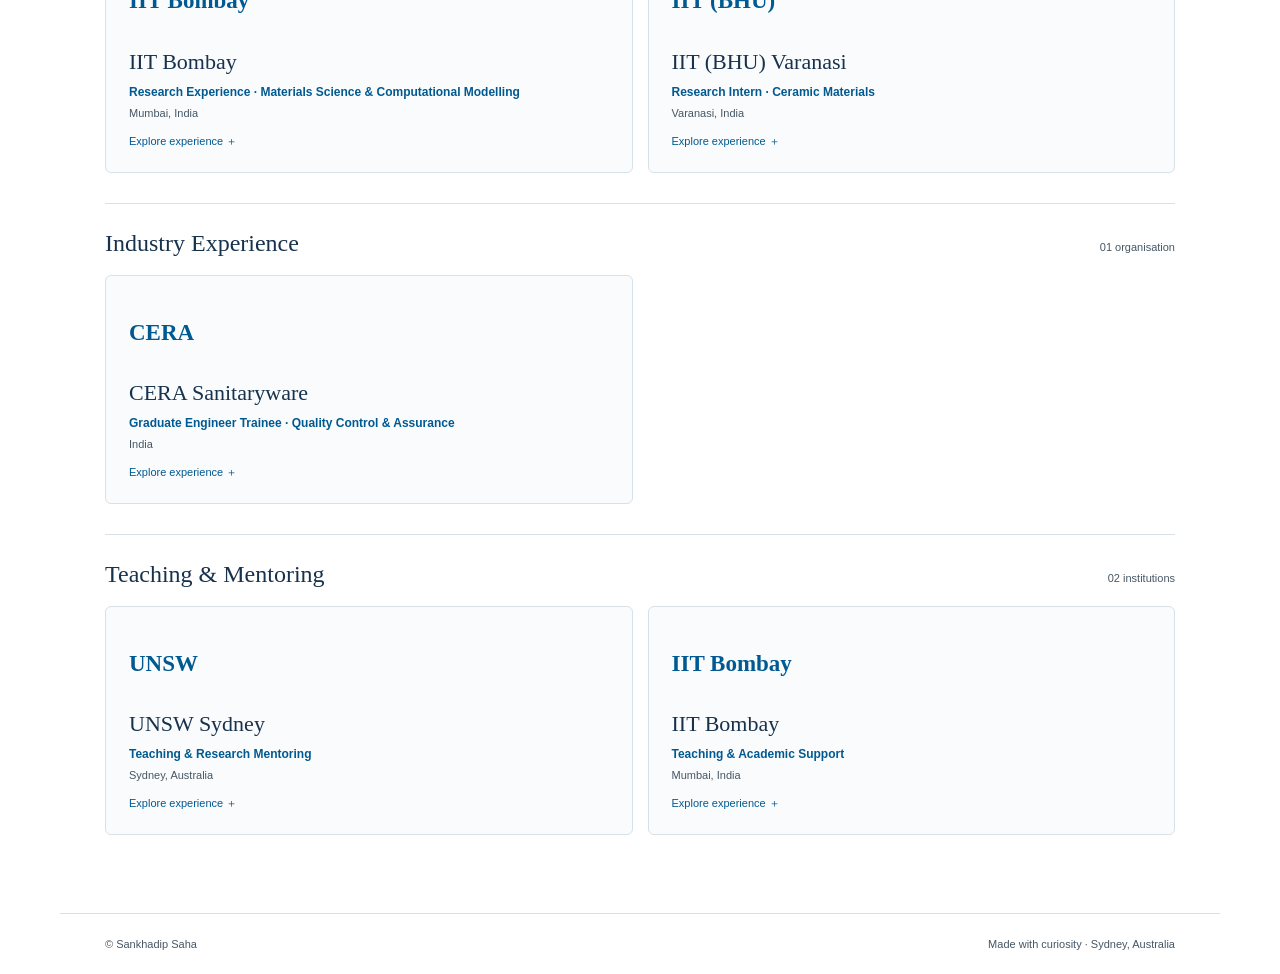
==== commit ea09bb19: "Update index.html" ====
--- a/index.html
+++ b/index.html
@@ -1 +1 @@
-<!doctype html><html lang="en"><head><meta charset="utf-8"><meta name="viewport" content="width=device-width,initial-scale=1"><meta name="description" content="Sankhadip Saha — electrochemical energy storage researcher at UNSW Sydney"><title>About | Sankhadip Saha</title><link rel="stylesheet" href="style.css"></head><body><header class="nav"><a class="brand" href="index.html">Sankhadip Saha<span class="dot">.</span></a><nav class="links" aria-label="Main navigation"><a class="active" href="index.html">About</a><a class="" href="research.html">Research</a><a class="" href="papers.html">Publications</a><a class="" href="presentations.html">Presentations</a><a class="" href="contact.html">Contact</a></nav></header><main><div class="wrap hero"><div><div class="eyebrow">Researcher · Electrochemical Energy Storage</div><h1>Sankhadip<br>Saha<span class="dot">.</span></h1><div class="fixed-word">Exploring</div><div class="rotating-slot"><div class="rotating-word" id="topic">Battery Mechanisms</div></div><p class="lead">I am a PhD researcher in Chemical Engineering at UNSW Sydney, investigating the fundamental mechanisms, interfaces and practical design of aqueous zinc-ion batteries. My work combines advanced operando characterisation, electrochemical experiments and computational materials science.</p><div class="actions"><a class="btn primary" href="assets/Sankhadip_Saha_CV.pdf" download="Sankhadip_Saha_CV.pdf">Download CV ↓</a><a class="btn" href="https://scholar.google.com.au/citations?user=5LF7NuQAAAAJ&hl=en&oi=ao" target="_blank" rel="noopener noreferrer">Google Scholar ↗</a><a class="btn" href="https://orcid.org/0009-0006-6393-3942" target="_blank" rel="noopener noreferrer">ORCID ↗</a></div></div><div class="portrait"><img src="assets/profile.jpg" alt="Sankhadip Saha" style="width:100%;height:100%;object-fit:cover;display:block;"></div></div></div></div><section class="quote-section"><div class="quote-inner"><div class="quote-rule"></div><div class="eyebrow" style="margin-bottom:11px">A Personal Reflection</div><div class="quote-mark">“</div><div class="quote-text">.</div><div class="quote-by">— Sankhadip</div></div></section><section class="section"><div class="eyebrow">The path so far</div><h2>Academic Journey<span class="dot">.</span></h2><p>Three institutions, evolving questions and a continuing interest in how materials behave.</p><div class="journey"><button class="jcard" aria-expanded="false"><div class="year">2014 — 2018</div><div class="school">GCECT, Kolkata</div><div class="degree">B.Tech · Ceramic Technology</div><div class="more">Thesis: Structural and Adsorption Characteristics of Nano-Crystalline NiO.</div></button><button class="jcard" aria-expanded="false"><div class="year">2019 — 2021</div><div class="school">IIT Bombay</div><div class="degree">M.Tech · Metallurgical Engineering &amp; Materials Science</div><div class="more">Thesis: Investigating the Interaction of Biomolecular Systems with Graphene-like Materials.</div></button><button class="jcard" aria-expanded="false"><div class="year">2023 — 2026</div><div class="school">UNSW Sydney</div><div class="degree">PhD · Chemical Engineering</div><div class="more">Research on aqueous zinc-ion batteries, from fundamental electrochemical mechanisms to practical pouch-cell design.</div></button></div></section><section class="section"><div class="eyebrow">Beyond the thesis</div><h2>Research &amp; Experience<span class="dot">.</span></h2><p>My academic and professional journey brings together fundamental research, industrial problem-solving and teaching. Select an institution to explore my role and contributions.</p><div class="experience-group"><div class="experience-head"><h3>Research Experience</h3><span class="count">04 institutions</span></div><div class="ecards"><button class="ecard" aria-expanded="false"><div class="ecard-logo"><span class="logo-word">UNSW</span></div><div class="school">UNSW Sydney</div><div class="role">Research Scholar</div><div class="location">Sydney, Australia</div><div class="hint">Explore experience ＋</div><div class="more">At UNSW Sydney, my doctoral research focuses on aqueous zinc-ion batteries, connecting fundamental electrochemical mechanisms with the practical challenges of cell design and scale-up. I investigate manganese-based cathodes, zinc-metal interfaces and the influence of mechanical constraints on battery performance. My work integrates electrochemical measurements with operando X-ray diffraction and absorption spectroscopy, electron microscopy, confocal imaging and advanced three-dimensional characterisation. I also use density functional theory and atomistic simulations to complement experimental observations. More recently, I have investigated constant-volume and constant-pressure pouch-cell configurations, examining how interfacial evolution, gas formation and stack pressure influence cycling behaviour and long-term stability.</div></button><button class="ecard" aria-expanded="false"><div class="ecard-logo"><span class="logo-word">CSIR–CGCRI</span></div><div class="school">CSIR–CGCRI</div><div class="role">Project Associate</div><div class="location">Kolkata, India</div><div class="hint">Explore experience ＋</div><div class="more">As a Project Associate at CSIR–Central Glass and Ceramic Research Institute, I worked in a research environment focused on materials science and experimental investigation. The position provided an opportunity to strengthen my understanding of how materials processing, structure and properties are connected. I gained experience working with laboratory procedures, experimental planning, data interpretation and collaborative scientific problem-solving. This experience helped bridge my training in ceramic technology and my later work in advanced materials research. It also reinforced the importance of careful experimental design, reproducibility and translating scientific observations into meaningful conclusions. Specific project objectives and techniques can be added from my verified appointment records.</div></button><button class="ecard" aria-expanded="false"><div class="ecard-logo"><span class="logo-word">IIT Bombay</span></div><div class="school">IIT Bombay</div><div class="role">Research Experience · Materials Science &amp; Computational Modelling</div><div class="location">Mumbai, India</div><div class="hint">Explore experience ＋</div><div class="more">At IIT Bombay, my postgraduate research training developed my understanding of materials science through computational modelling and the investigation of structure–property relationships. My work involved analysing atomic-scale interactions, interpreting material behaviour and applying theoretical approaches to scientific questions. This experience strengthened my skills in computational research, critical analysis, scientific programming and the communication of complex results. Working within a multidisciplinary research environment also encouraged me to connect fundamental physical concepts with experimentally relevant materials problems. The research experience provided a foundation for my subsequent work on electrochemical energy-storage materials, where atomistic modelling and experimental observations are used together to investigate reaction mechanisms and interfaces.</div></button><button class="ecard" aria-expanded="false"><div class="ecard-logo"><span class="logo-word">IIT (BHU)</span></div><div class="school">IIT (BHU) Varanasi</div><div class="role">Research Intern · Ceramic Materials</div><div class="location">Varanasi, India</div><div class="hint">Explore experience ＋</div><div class="more">During my research internship at IIT (BHU) Varanasi, I explored ceramic processing and the relationships between composition, microstructure and material properties. My work involved BaTiO₃–SrTiO₃-based ceramic systems, with attention to microwave sintering and the influence of processing conditions on material behaviour. I also gained exposure to V₂O₅-assisted liquid-phase sintering and its role in modifying densification and microstructural evolution. The experience introduced me to systematic experimental investigation, materials synthesis and the interpretation of processing–structure relationships. It strengthened my early interest in understanding materials at a fundamental level and provided valuable preparation for subsequent research in advanced functional materials and electrochemical energy storage.</div></button></div></div><div class="experience-group"><div class="experience-head"><h3>Industry Experience</h3><span class="count">01 organisation</span></div><div class="ecards"><button class="ecard" aria-expanded="false"><div class="ecard-logo"><span class="logo-word">CERA</span></div><div class="school">CERA Sanitaryware</div><div class="role">Graduate Engineer Trainee · Quality Control &amp; Assurance</div><div class="location">India</div><div class="hint">Explore experience ＋</div><div class="more">At CERA Sanitaryware, I worked in quality control and quality assurance, where I investigated manufacturing defects and contributed to process improvement initiatives. My responsibilities involved analysing recurring faults, identifying potential causes and working closely with shop-floor personnel to implement corrective actions. In one improvement project, I redesigned a production tool to reduce product damage, incorporating feedback from experienced workers. I also supported the revision of standard operating procedures, training and continued monitoring to improve process consistency. This role strengthened my practical problem-solving skills and taught me the importance of collaboration, manufacturing discipline, process standardisation and sustained quality improvement in an industrial environment.</div></button></div></div><div class="experience-group"><div class="experience-head"><h3>Teaching &amp; Mentoring</h3><span class="count">02 institutions</span></div><div class="ecards"><button class="ecard" aria-expanded="false"><div class="ecard-logo"><span class="logo-word">UNSW</span></div><div class="school">UNSW Sydney</div><div class="role">Teaching &amp; Research Mentoring</div><div class="location">Sydney, Australia</div><div class="hint">Explore experience ＋</div><div class="more">Alongside my doctoral research at UNSW Sydney, I have been involved in teaching and mentoring activities that connect fundamental engineering concepts with experimental practice. These experiences have helped me communicate complex scientific ideas clearly and adapt explanations to different levels of technical understanding. My research environment has also provided opportunities to exchange knowledge about electrochemical methods, laboratory procedures, data interpretation and scientific presentation. I value creating a collaborative setting where questions are encouraged and experimental reasoning is developed systematically. Teaching and mentoring have strengthened my communication, organisation and leadership skills while reinforcing my own understanding of materials science and electrochemical engineering.</div></button><button class="ecard" aria-expanded="false"><div class="ecard-logo"><span class="logo-word">IIT Bombay</span></div><div class="school">IIT Bombay</div><div class="role">Teaching &amp; Academic Support</div><div class="location">Mumbai, India</div><div class="hint">Explore experience ＋</div><div class="more">During my time at IIT Bombay, I developed a strong foundation in materials science and gained experience communicating technical concepts within an academically rigorous environment. My training involved analysing scientific problems, interpreting computational and experimental results, and discussing research methods with peers. These activities strengthened my ability to explain complex ideas logically and contribute to collaborative learning. The experience also shaped my approach to research mentoring, particularly the importance of independent thinking, constructive feedback and a clear connection between theory and practical observations. Details of any formal teaching assistant appointments, courses or mentoring responsibilities can be incorporated once confirmed from my academic records.</div></button></div></div></section></main><footer class="footer"><span>© Sankhadip Saha</span><span>Made with curiosity · Sydney, Australia</span></footer><script src="script.js" defer></script></body></html>
+<!doctype html><html lang="en"><head><meta charset="utf-8"><meta name="viewport" content="width=device-width,initial-scale=1"><meta name="description" content="Sankhadip Saha — electrochemical energy storage researcher at UNSW Sydney"><title>About | Sankhadip Saha</title><link rel="stylesheet" href="style.css"></head><body><header class="nav"><a class="brand" href="index.html">Sankhadip Saha<span class="dot">.</span></a><nav class="links" aria-label="Main navigation"><a class="active" href="index.html">About</a><a class="" href="research.html">Research</a><a class="" href="papers.html">Publications</a><a class="" href="presentations.html">Presentations</a><a class="" href="contact.html">Contact</a></nav></header><main><div class="wrap hero"><div><div class="eyebrow">Researcher · Material Science · Electrochemical Energy Storage</div><h1>Sankhadip<br>Saha<span class="dot">.</span></h1><div class="fixed-word">Exploring</div><div class="rotating-slot"><div class="rotating-word" id="topic">Battery Mechanisms</div></div><p class="lead">I am a PhD researcher in Chemical Engineering at UNSW Sydney, investigating the fundamental mechanisms, interfaces and practical design of aqueous zinc-ion batteries. My work combines advanced operando characterisation, electrochemical experiments and computational materials science.</p><div class="actions"><a class="btn primary" href="assets/Sankhadip_Saha_CV.pdf" download="Sankhadip_Saha_CV.pdf">Download CV ↓</a><a class="btn" href="https://scholar.google.com.au/citations?user=5LF7NuQAAAAJ&hl=en&oi=ao" target="_blank" rel="noopener noreferrer">Google Scholar ↗</a><a class="btn" href="https://orcid.org/0009-0006-6393-3942" target="_blank" rel="noopener noreferrer">ORCID ↗</a></div></div><div class="portrait"><img src="assets/profile.jpg" alt="Sankhadip Saha" style="width:100%;height:100%;object-fit:cover;display:block;"></div></div></div></div><section class="section"><div class="eyebrow">The path so far</div><h2>Academic Journey<span class="dot">.</span></h2><p>Three institutions, evolving questions and a continuing interest in how materials behave.</p><div class="journey"><button class="jcard" aria-expanded="false"><div class="year">2014 — 2018</div><div class="school">GCECT, Kolkata</div><div class="degree">B.Tech · Ceramic Technology</div><div class="more">Thesis: Structural and Adsorption Characteristics of Nano-Crystalline NiO.</div></button><button class="jcard" aria-expanded="false"><div class="year">2019 — 2021</div><div class="school">IIT Bombay</div><div class="degree">M.Tech · Metallurgical Engineering &amp; Materials Science</div><div class="more">Thesis: Investigating the Interaction of Biomolecular Systems with Graphene-like Materials.</div></button><button class="jcard" aria-expanded="false"><div class="year">2023 — 2026</div><div class="school">UNSW Sydney</div><div class="degree">PhD · Chemical Engineering</div><div class="more">Research on aqueous zinc-ion batteries, from fundamental electrochemical mechanisms to practical pouch-cell design.</div></button></div></section><section class="section"><div class="eyebrow">Beyond the thesis</div><h2>Research &amp; Experience<span class="dot">.</span></h2><p>My academic and professional journey brings together fundamental research, industrial problem-solving and teaching. Select an institution to explore my role and contributions.</p><div class="experience-group"><div class="experience-head"><h3>Research Experience</h3><span class="count">04 institutions</span></div><div class="ecards"><button class="ecard" aria-expanded="false"><div class="ecard-logo"><span class="logo-word">UNSW</span></div><div class="school">UNSW Sydney</div><div class="role">Research Scholar</div><div class="location">Sydney, Australia</div><div class="hint">Explore experience ＋</div><div class="more">At UNSW Sydney, my doctoral research focuses on aqueous zinc-ion batteries, connecting fundamental electrochemical mechanisms with the practical challenges of cell design and scale-up. I investigate manganese-based cathodes, zinc-metal interfaces and the influence of mechanical constraints on battery performance. My work integrates electrochemical measurements with operando X-ray diffraction and absorption spectroscopy, electron microscopy, confocal imaging and advanced three-dimensional characterisation. I also use density functional theory and atomistic simulations to complement experimental observations. More recently, I have investigated constant-volume and constant-pressure pouch-cell configurations, examining how interfacial evolution, gas formation and stack pressure influence cycling behaviour and long-term stability.</div></button><button class="ecard" aria-expanded="false"><div class="ecard-logo"><span class="logo-word">CSIR–CGCRI</span></div><div class="school">CSIR–CGCRI</div><div class="role">Project Associate</div><div class="location">Kolkata, India</div><div class="hint">Explore experience ＋</div><div class="more">As a Project Associate at CSIR–Central Glass and Ceramic Research Institute, I worked in a research environment focused on materials science and experimental investigation. The position provided an opportunity to strengthen my understanding of how materials processing, structure and properties are connected. I gained experience working with laboratory procedures, experimental planning, data interpretation and collaborative scientific problem-solving. This experience helped bridge my training in ceramic technology and my later work in advanced materials research. It also reinforced the importance of careful experimental design, reproducibility and translating scientific observations into meaningful conclusions. Specific project objectives and techniques can be added from my verified appointment records.</div></button><button class="ecard" aria-expanded="false"><div class="ecard-logo"><span class="logo-word">IIT Bombay</span></div><div class="school">IIT Bombay</div><div class="role">Research Experience · Materials Science &amp; Computational Modelling</div><div class="location">Mumbai, India</div><div class="hint">Explore experience ＋</div><div class="more">At IIT Bombay, my postgraduate research training developed my understanding of materials science through computational modelling and the investigation of structure–property relationships. My work involved analysing atomic-scale interactions, interpreting material behaviour and applying theoretical approaches to scientific questions. This experience strengthened my skills in computational research, critical analysis, scientific programming and the communication of complex results. Working within a multidisciplinary research environment also encouraged me to connect fundamental physical concepts with experimentally relevant materials problems. The research experience provided a foundation for my subsequent work on electrochemical energy-storage materials, where atomistic modelling and experimental observations are used together to investigate reaction mechanisms and interfaces.</div></button><button class="ecard" aria-expanded="false"><div class="ecard-logo"><span class="logo-word">IIT (BHU)</span></div><div class="school">IIT (BHU) Varanasi</div><div class="role">Research Intern · Ceramic Materials</div><div class="location">Varanasi, India</div><div class="hint">Explore experience ＋</div><div class="more">During my research internship at IIT (BHU) Varanasi, I explored ceramic processing and the relationships between composition, microstructure and material properties. My work involved BaTiO₃–SrTiO₃-based ceramic systems, with attention to microwave sintering and the influence of processing conditions on material behaviour. I also gained exposure to V₂O₅-assisted liquid-phase sintering and its role in modifying densification and microstructural evolution. The experience introduced me to systematic experimental investigation, materials synthesis and the interpretation of processing–structure relationships. It strengthened my early interest in understanding materials at a fundamental level and provided valuable preparation for subsequent research in advanced functional materials and electrochemical energy storage.</div></button></div></div><div class="experience-group"><div class="experience-head"><h3>Industry Experience</h3><span class="count">01 organisation</span></div><div class="ecards"><button class="ecard" aria-expanded="false"><div class="ecard-logo"><span class="logo-word">CERA</span></div><div class="school">CERA Sanitaryware</div><div class="role">Graduate Engineer Trainee · Quality Control &amp; Assurance</div><div class="location">India</div><div class="hint">Explore experience ＋</div><div class="more">At CERA Sanitaryware, I worked in quality control and quality assurance, where I investigated manufacturing defects and contributed to process improvement initiatives. My responsibilities involved analysing recurring faults, identifying potential causes and working closely with shop-floor personnel to implement corrective actions. In one improvement project, I redesigned a production tool to reduce product damage, incorporating feedback from experienced workers. I also supported the revision of standard operating procedures, training and continued monitoring to improve process consistency. This role strengthened my practical problem-solving skills and taught me the importance of collaboration, manufacturing discipline, process standardisation and sustained quality improvement in an industrial environment.</div></button></div></div><div class="experience-group"><div class="experience-head"><h3>Teaching &amp; Mentoring</h3><span class="count">02 institutions</span></div><div class="ecards"><button class="ecard" aria-expanded="false"><div class="ecard-logo"><span class="logo-word">UNSW</span></div><div class="school">UNSW Sydney</div><div class="role">Teaching &amp; Research Mentoring</div><div class="location">Sydney, Australia</div><div class="hint">Explore experience ＋</div><div class="more">Alongside my doctoral research at UNSW Sydney, I have been involved in teaching and mentoring activities that connect fundamental engineering concepts with experimental practice. These experiences have helped me communicate complex scientific ideas clearly and adapt explanations to different levels of technical understanding. My research environment has also provided opportunities to exchange knowledge about electrochemical methods, laboratory procedures, data interpretation and scientific presentation. I value creating a collaborative setting where questions are encouraged and experimental reasoning is developed systematically. Teaching and mentoring have strengthened my communication, organisation and leadership skills while reinforcing my own understanding of materials science and electrochemical engineering.</div></button><button class="ecard" aria-expanded="false"><div class="ecard-logo"><span class="logo-word">IIT Bombay</span></div><div class="school">IIT Bombay</div><div class="role">Teaching &amp; Academic Support</div><div class="location">Mumbai, India</div><div class="hint">Explore experience ＋</div><div class="more">During my time at IIT Bombay, I developed a strong foundation in materials science and gained experience communicating technical concepts within an academically rigorous environment. My training involved analysing scientific problems, interpreting computational and experimental results, and discussing research methods with peers. These activities strengthened my ability to explain complex ideas logically and contribute to collaborative learning. The experience also shaped my approach to research mentoring, particularly the importance of independent thinking, constructive feedback and a clear connection between theory and practical observations. Details of any formal teaching assistant appointments, courses or mentoring responsibilities can be incorporated once confirmed from my academic records.</div></button></div></div></section></main><footer class="footer"><span>© Sankhadip Saha</span><span>Made with curiosity · Sydney, Australia</span></footer><script src="script.js" defer></script></body></html>
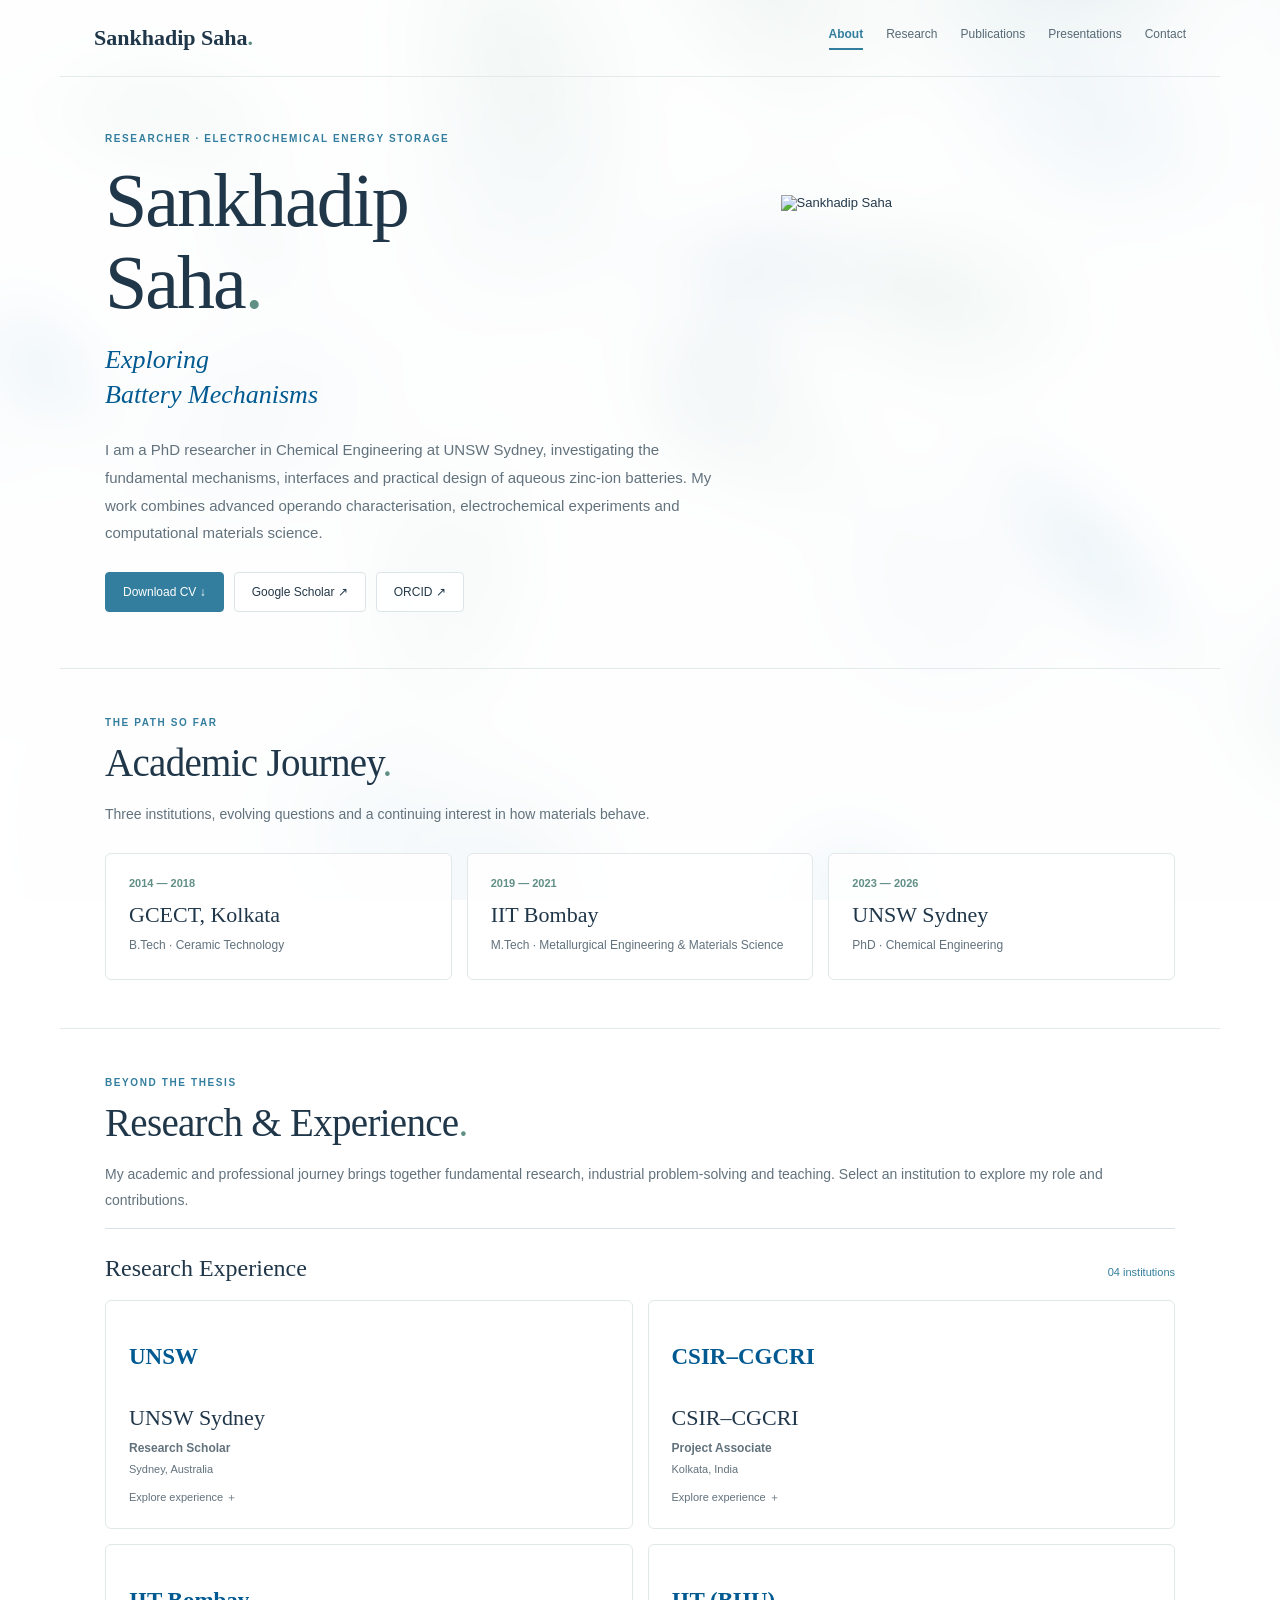
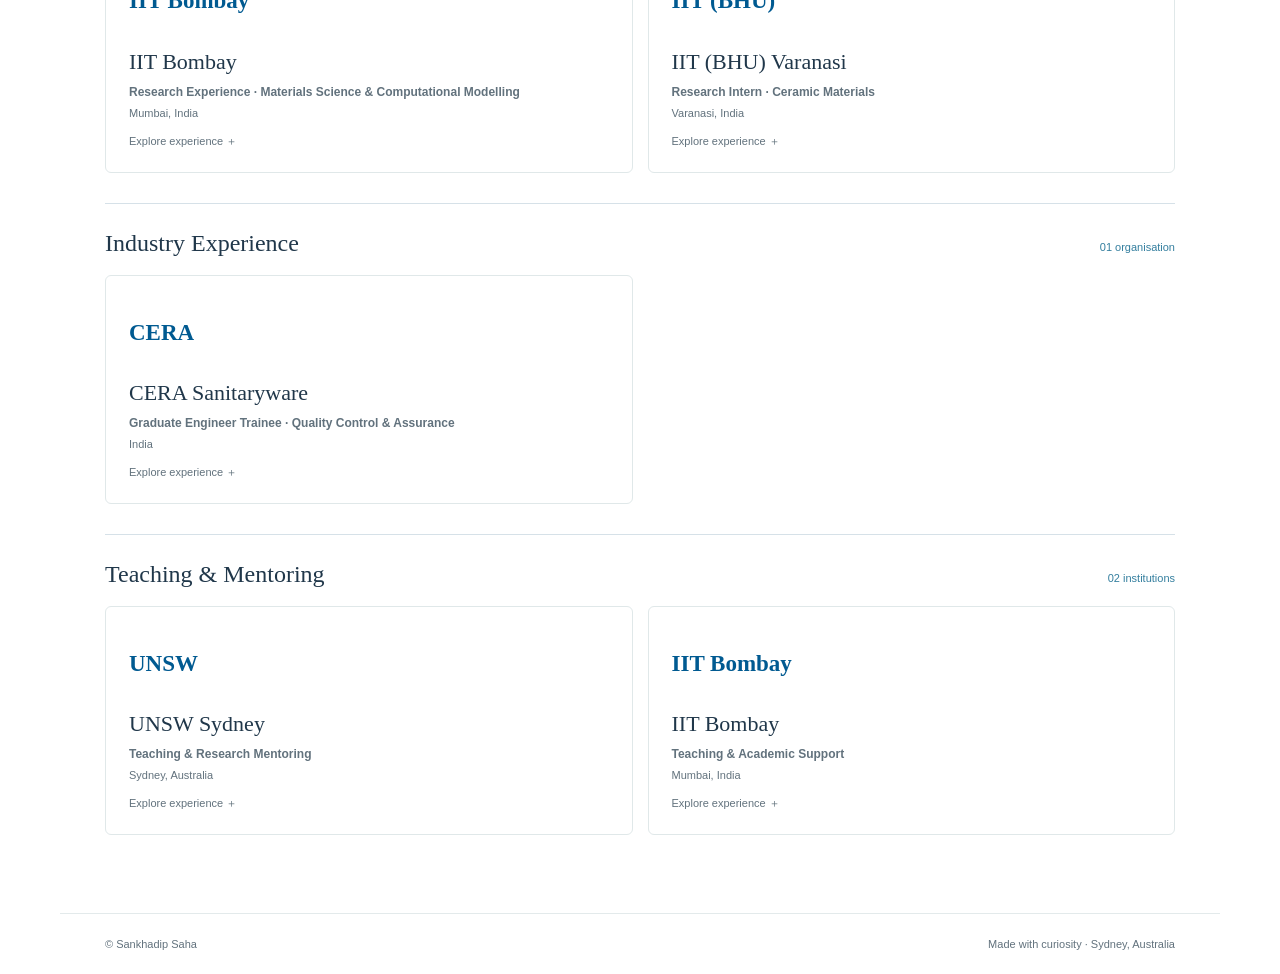
==== commit bbc8e67d: "Add files via upload" ====
--- a/index.html
+++ b/index.html
@@ -1 +1 @@
-<!doctype html><html lang="en"><head><meta charset="utf-8"><meta name="viewport" content="width=device-width,initial-scale=1"><meta name="description" content="Sankhadip Saha — electrochemical energy storage researcher at UNSW Sydney"><title>About | Sankhadip Saha</title><link rel="stylesheet" href="style.css"></head><body><header class="nav"><a class="brand" href="index.html">Sankhadip Saha<span class="dot">.</span></a><nav class="links" aria-label="Main navigation"><a class="active" href="index.html">About</a><a class="" href="research.html">Research</a><a class="" href="papers.html">Publications</a><a class="" href="presentations.html">Presentations</a><a class="" href="contact.html">Contact</a></nav></header><main><div class="wrap hero"><div><div class="eyebrow">Researcher · Material Science · Electrochemical Energy Storage</div><h1>Sankhadip<br>Saha<span class="dot">.</span></h1><div class="fixed-word">Exploring</div><div class="rotating-slot"><div class="rotating-word" id="topic">Battery Mechanisms</div></div><p class="lead">I am a PhD researcher in Chemical Engineering at UNSW Sydney, investigating the fundamental mechanisms, interfaces and practical design of aqueous zinc-ion batteries. My work combines advanced operando characterisation, electrochemical experiments and computational materials science.</p><div class="actions"><a class="btn primary" href="assets/Sankhadip_Saha_CV.pdf" download="Sankhadip_Saha_CV.pdf">Download CV ↓</a><a class="btn" href="https://scholar.google.com.au/citations?user=5LF7NuQAAAAJ&hl=en&oi=ao" target="_blank" rel="noopener noreferrer">Google Scholar ↗</a><a class="btn" href="https://orcid.org/0009-0006-6393-3942" target="_blank" rel="noopener noreferrer">ORCID ↗</a></div></div><div class="portrait"><img src="assets/profile.jpg" alt="Sankhadip Saha" style="width:100%;height:100%;object-fit:cover;display:block;"></div></div></div></div><section class="section"><div class="eyebrow">The path so far</div><h2>Academic Journey<span class="dot">.</span></h2><p>Three institutions, evolving questions and a continuing interest in how materials behave.</p><div class="journey"><button class="jcard" aria-expanded="false"><div class="year">2014 — 2018</div><div class="school">GCECT, Kolkata</div><div class="degree">B.Tech · Ceramic Technology</div><div class="more">Thesis: Structural and Adsorption Characteristics of Nano-Crystalline NiO.</div></button><button class="jcard" aria-expanded="false"><div class="year">2019 — 2021</div><div class="school">IIT Bombay</div><div class="degree">M.Tech · Metallurgical Engineering &amp; Materials Science</div><div class="more">Thesis: Investigating the Interaction of Biomolecular Systems with Graphene-like Materials.</div></button><button class="jcard" aria-expanded="false"><div class="year">2023 — 2026</div><div class="school">UNSW Sydney</div><div class="degree">PhD · Chemical Engineering</div><div class="more">Research on aqueous zinc-ion batteries, from fundamental electrochemical mechanisms to practical pouch-cell design.</div></button></div></section><section class="section"><div class="eyebrow">Beyond the thesis</div><h2>Research &amp; Experience<span class="dot">.</span></h2><p>My academic and professional journey brings together fundamental research, industrial problem-solving and teaching. Select an institution to explore my role and contributions.</p><div class="experience-group"><div class="experience-head"><h3>Research Experience</h3><span class="count">04 institutions</span></div><div class="ecards"><button class="ecard" aria-expanded="false"><div class="ecard-logo"><span class="logo-word">UNSW</span></div><div class="school">UNSW Sydney</div><div class="role">Research Scholar</div><div class="location">Sydney, Australia</div><div class="hint">Explore experience ＋</div><div class="more">At UNSW Sydney, my doctoral research focuses on aqueous zinc-ion batteries, connecting fundamental electrochemical mechanisms with the practical challenges of cell design and scale-up. I investigate manganese-based cathodes, zinc-metal interfaces and the influence of mechanical constraints on battery performance. My work integrates electrochemical measurements with operando X-ray diffraction and absorption spectroscopy, electron microscopy, confocal imaging and advanced three-dimensional characterisation. I also use density functional theory and atomistic simulations to complement experimental observations. More recently, I have investigated constant-volume and constant-pressure pouch-cell configurations, examining how interfacial evolution, gas formation and stack pressure influence cycling behaviour and long-term stability.</div></button><button class="ecard" aria-expanded="false"><div class="ecard-logo"><span class="logo-word">CSIR–CGCRI</span></div><div class="school">CSIR–CGCRI</div><div class="role">Project Associate</div><div class="location">Kolkata, India</div><div class="hint">Explore experience ＋</div><div class="more">As a Project Associate at CSIR–Central Glass and Ceramic Research Institute, I worked in a research environment focused on materials science and experimental investigation. The position provided an opportunity to strengthen my understanding of how materials processing, structure and properties are connected. I gained experience working with laboratory procedures, experimental planning, data interpretation and collaborative scientific problem-solving. This experience helped bridge my training in ceramic technology and my later work in advanced materials research. It also reinforced the importance of careful experimental design, reproducibility and translating scientific observations into meaningful conclusions. Specific project objectives and techniques can be added from my verified appointment records.</div></button><button class="ecard" aria-expanded="false"><div class="ecard-logo"><span class="logo-word">IIT Bombay</span></div><div class="school">IIT Bombay</div><div class="role">Research Experience · Materials Science &amp; Computational Modelling</div><div class="location">Mumbai, India</div><div class="hint">Explore experience ＋</div><div class="more">At IIT Bombay, my postgraduate research training developed my understanding of materials science through computational modelling and the investigation of structure–property relationships. My work involved analysing atomic-scale interactions, interpreting material behaviour and applying theoretical approaches to scientific questions. This experience strengthened my skills in computational research, critical analysis, scientific programming and the communication of complex results. Working within a multidisciplinary research environment also encouraged me to connect fundamental physical concepts with experimentally relevant materials problems. The research experience provided a foundation for my subsequent work on electrochemical energy-storage materials, where atomistic modelling and experimental observations are used together to investigate reaction mechanisms and interfaces.</div></button><button class="ecard" aria-expanded="false"><div class="ecard-logo"><span class="logo-word">IIT (BHU)</span></div><div class="school">IIT (BHU) Varanasi</div><div class="role">Research Intern · Ceramic Materials</div><div class="location">Varanasi, India</div><div class="hint">Explore experience ＋</div><div class="more">During my research internship at IIT (BHU) Varanasi, I explored ceramic processing and the relationships between composition, microstructure and material properties. My work involved BaTiO₃–SrTiO₃-based ceramic systems, with attention to microwave sintering and the influence of processing conditions on material behaviour. I also gained exposure to V₂O₅-assisted liquid-phase sintering and its role in modifying densification and microstructural evolution. The experience introduced me to systematic experimental investigation, materials synthesis and the interpretation of processing–structure relationships. It strengthened my early interest in understanding materials at a fundamental level and provided valuable preparation for subsequent research in advanced functional materials and electrochemical energy storage.</div></button></div></div><div class="experience-group"><div class="experience-head"><h3>Industry Experience</h3><span class="count">01 organisation</span></div><div class="ecards"><button class="ecard" aria-expanded="false"><div class="ecard-logo"><span class="logo-word">CERA</span></div><div class="school">CERA Sanitaryware</div><div class="role">Graduate Engineer Trainee · Quality Control &amp; Assurance</div><div class="location">India</div><div class="hint">Explore experience ＋</div><div class="more">At CERA Sanitaryware, I worked in quality control and quality assurance, where I investigated manufacturing defects and contributed to process improvement initiatives. My responsibilities involved analysing recurring faults, identifying potential causes and working closely with shop-floor personnel to implement corrective actions. In one improvement project, I redesigned a production tool to reduce product damage, incorporating feedback from experienced workers. I also supported the revision of standard operating procedures, training and continued monitoring to improve process consistency. This role strengthened my practical problem-solving skills and taught me the importance of collaboration, manufacturing discipline, process standardisation and sustained quality improvement in an industrial environment.</div></button></div></div><div class="experience-group"><div class="experience-head"><h3>Teaching &amp; Mentoring</h3><span class="count">02 institutions</span></div><div class="ecards"><button class="ecard" aria-expanded="false"><div class="ecard-logo"><span class="logo-word">UNSW</span></div><div class="school">UNSW Sydney</div><div class="role">Teaching &amp; Research Mentoring</div><div class="location">Sydney, Australia</div><div class="hint">Explore experience ＋</div><div class="more">Alongside my doctoral research at UNSW Sydney, I have been involved in teaching and mentoring activities that connect fundamental engineering concepts with experimental practice. These experiences have helped me communicate complex scientific ideas clearly and adapt explanations to different levels of technical understanding. My research environment has also provided opportunities to exchange knowledge about electrochemical methods, laboratory procedures, data interpretation and scientific presentation. I value creating a collaborative setting where questions are encouraged and experimental reasoning is developed systematically. Teaching and mentoring have strengthened my communication, organisation and leadership skills while reinforcing my own understanding of materials science and electrochemical engineering.</div></button><button class="ecard" aria-expanded="false"><div class="ecard-logo"><span class="logo-word">IIT Bombay</span></div><div class="school">IIT Bombay</div><div class="role">Teaching &amp; Academic Support</div><div class="location">Mumbai, India</div><div class="hint">Explore experience ＋</div><div class="more">During my time at IIT Bombay, I developed a strong foundation in materials science and gained experience communicating technical concepts within an academically rigorous environment. My training involved analysing scientific problems, interpreting computational and experimental results, and discussing research methods with peers. These activities strengthened my ability to explain complex ideas logically and contribute to collaborative learning. The experience also shaped my approach to research mentoring, particularly the importance of independent thinking, constructive feedback and a clear connection between theory and practical observations. Details of any formal teaching assistant appointments, courses or mentoring responsibilities can be incorporated once confirmed from my academic records.</div></button></div></div></section></main><footer class="footer"><span>© Sankhadip Saha</span><span>Made with curiosity · Sydney, Australia</span></footer><script src="script.js" defer></script></body></html>
+<!doctype html><html lang="en"><head><meta charset="utf-8"><meta name="viewport" content="width=device-width,initial-scale=1"><meta name="description" content="Sankhadip Saha — electrochemical energy storage researcher at UNSW Sydney"><title>About | Sankhadip Saha</title><link rel="stylesheet" href="style.css"></head><body><header class="nav"><a class="brand" href="index.html">Sankhadip Saha<span class="dot">.</span></a><nav class="links" aria-label="Main navigation"><a class="active" href="index.html">About</a><a class="" href="research.html">Research</a><a class="" href="papers.html">Publications</a><a class="" href="presentations.html">Presentations</a><a class="" href="contact.html">Contact</a></nav></header><main><div class="wrap hero"><div><div class="eyebrow">Researcher · Electrochemical Energy Storage</div><h1>Sankhadip<br>Saha<span class="dot">.</span></h1><div class="fixed-word">Exploring</div><div class="rotating-slot"><div class="rotating-word" id="topic">Battery Mechanisms</div></div><p class="lead">I am a PhD researcher in Chemical Engineering at UNSW Sydney, investigating the fundamental mechanisms, interfaces and practical design of aqueous zinc-ion batteries. My work combines advanced operando characterisation, electrochemical experiments and computational materials science.</p><div class="actions"><a class="btn primary" href="assets/Sankhadip_Saha_CV.pdf" download="Sankhadip_Saha_CV.pdf">Download CV ↓</a><a class="btn" href="https://scholar.google.com.au/citations?user=5LF7NuQAAAAJ&hl=en&oi=ao" target="_blank" rel="noopener noreferrer">Google Scholar ↗</a><a class="btn" href="https://orcid.org/0009-0006-6393-3942" target="_blank" rel="noopener noreferrer">ORCID ↗</a></div></div><div class="portrait"><img src="assets/profile-seamless.png" alt="Sankhadip Saha" style="width:100%;height:100%;object-fit:cover;display:block;"></div></div></div></div><section class="section"><div class="eyebrow">The path so far</div><h2>Academic Journey<span class="dot">.</span></h2><p>Three institutions, evolving questions and a continuing interest in how materials behave.</p><div class="journey"><button class="jcard" aria-expanded="false"><div class="year">2014 — 2018</div><div class="school">GCECT, Kolkata</div><div class="degree">B.Tech · Ceramic Technology</div><div class="more">Thesis: Structural and Adsorption Characteristics of Nano-Crystalline NiO.</div></button><button class="jcard" aria-expanded="false"><div class="year">2019 — 2021</div><div class="school">IIT Bombay</div><div class="degree">M.Tech · Metallurgical Engineering &amp; Materials Science</div><div class="more">Thesis: Investigating the Interaction of Biomolecular Systems with Graphene-like Materials.</div></button><button class="jcard" aria-expanded="false"><div class="year">2023 — 2026</div><div class="school">UNSW Sydney</div><div class="degree">PhD · Chemical Engineering</div><div class="more">Research on aqueous zinc-ion batteries, from fundamental electrochemical mechanisms to practical pouch-cell design.</div></button></div></section><section class="section"><div class="eyebrow">Beyond the thesis</div><h2>Research &amp; Experience<span class="dot">.</span></h2><p>My academic and professional journey brings together fundamental research, industrial problem-solving and teaching. Select an institution to explore my role and contributions.</p><div class="experience-group"><div class="experience-head"><h3>Research Experience</h3><span class="count">04 institutions</span></div><div class="ecards"><button class="ecard" aria-expanded="false"><div class="ecard-logo"><span class="logo-word">UNSW</span></div><div class="school">UNSW Sydney</div><div class="role">Research Scholar</div><div class="location">Sydney, Australia</div><div class="hint">Explore experience ＋</div><div class="more">At UNSW Sydney, my doctoral research focuses on aqueous zinc-ion batteries, connecting fundamental electrochemical mechanisms with the practical challenges of cell design and scale-up. I investigate manganese-based cathodes, zinc-metal interfaces and the influence of mechanical constraints on battery performance. My work integrates electrochemical measurements with operando X-ray diffraction and absorption spectroscopy, electron microscopy, confocal imaging and advanced three-dimensional characterisation. I also use density functional theory and atomistic simulations to complement experimental observations. More recently, I have investigated constant-volume and constant-pressure pouch-cell configurations, examining how interfacial evolution, gas formation and stack pressure influence cycling behaviour and long-term stability.</div></button><button class="ecard" aria-expanded="false"><div class="ecard-logo"><span class="logo-word">CSIR–CGCRI</span></div><div class="school">CSIR–CGCRI</div><div class="role">Project Associate</div><div class="location">Kolkata, India</div><div class="hint">Explore experience ＋</div><div class="more">As a Project Associate at CSIR–Central Glass and Ceramic Research Institute, I worked in a research environment focused on materials science and experimental investigation. The position provided an opportunity to strengthen my understanding of how materials processing, structure and properties are connected. I gained experience working with laboratory procedures, experimental planning, data interpretation and collaborative scientific problem-solving. This experience helped bridge my training in ceramic technology and my later work in advanced materials research. It also reinforced the importance of careful experimental design, reproducibility and translating scientific observations into meaningful conclusions. Specific project objectives and techniques can be added from my verified appointment records.</div></button><button class="ecard" aria-expanded="false"><div class="ecard-logo"><span class="logo-word">IIT Bombay</span></div><div class="school">IIT Bombay</div><div class="role">Research Experience · Materials Science &amp; Computational Modelling</div><div class="location">Mumbai, India</div><div class="hint">Explore experience ＋</div><div class="more">At IIT Bombay, my postgraduate research training developed my understanding of materials science through computational modelling and the investigation of structure–property relationships. My work involved analysing atomic-scale interactions, interpreting material behaviour and applying theoretical approaches to scientific questions. This experience strengthened my skills in computational research, critical analysis, scientific programming and the communication of complex results. Working within a multidisciplinary research environment also encouraged me to connect fundamental physical concepts with experimentally relevant materials problems. The research experience provided a foundation for my subsequent work on electrochemical energy-storage materials, where atomistic modelling and experimental observations are used together to investigate reaction mechanisms and interfaces.</div></button><button class="ecard" aria-expanded="false"><div class="ecard-logo"><span class="logo-word">IIT (BHU)</span></div><div class="school">IIT (BHU) Varanasi</div><div class="role">Research Intern · Ceramic Materials</div><div class="location">Varanasi, India</div><div class="hint">Explore experience ＋</div><div class="more">During my research internship at IIT (BHU) Varanasi, I explored ceramic processing and the relationships between composition, microstructure and material properties. My work involved BaTiO₃–SrTiO₃-based ceramic systems, with attention to microwave sintering and the influence of processing conditions on material behaviour. I also gained exposure to V₂O₅-assisted liquid-phase sintering and its role in modifying densification and microstructural evolution. The experience introduced me to systematic experimental investigation, materials synthesis and the interpretation of processing–structure relationships. It strengthened my early interest in understanding materials at a fundamental level and provided valuable preparation for subsequent research in advanced functional materials and electrochemical energy storage.</div></button></div></div><div class="experience-group"><div class="experience-head"><h3>Industry Experience</h3><span class="count">01 organisation</span></div><div class="ecards"><button class="ecard" aria-expanded="false"><div class="ecard-logo"><span class="logo-word">CERA</span></div><div class="school">CERA Sanitaryware</div><div class="role">Graduate Engineer Trainee · Quality Control &amp; Assurance</div><div class="location">India</div><div class="hint">Explore experience ＋</div><div class="more">At CERA Sanitaryware, I worked in quality control and quality assurance, where I investigated manufacturing defects and contributed to process improvement initiatives. My responsibilities involved analysing recurring faults, identifying potential causes and working closely with shop-floor personnel to implement corrective actions. In one improvement project, I redesigned a production tool to reduce product damage, incorporating feedback from experienced workers. I also supported the revision of standard operating procedures, training and continued monitoring to improve process consistency. This role strengthened my practical problem-solving skills and taught me the importance of collaboration, manufacturing discipline, process standardisation and sustained quality improvement in an industrial environment.</div></button></div></div><div class="experience-group"><div class="experience-head"><h3>Teaching &amp; Mentoring</h3><span class="count">02 institutions</span></div><div class="ecards"><button class="ecard" aria-expanded="false"><div class="ecard-logo"><span class="logo-word">UNSW</span></div><div class="school">UNSW Sydney</div><div class="role">Teaching &amp; Research Mentoring</div><div class="location">Sydney, Australia</div><div class="hint">Explore experience ＋</div><div class="more">Alongside my doctoral research at UNSW Sydney, I have been involved in teaching and mentoring activities that connect fundamental engineering concepts with experimental practice. These experiences have helped me communicate complex scientific ideas clearly and adapt explanations to different levels of technical understanding. My research environment has also provided opportunities to exchange knowledge about electrochemical methods, laboratory procedures, data interpretation and scientific presentation. I value creating a collaborative setting where questions are encouraged and experimental reasoning is developed systematically. Teaching and mentoring have strengthened my communication, organisation and leadership skills while reinforcing my own understanding of materials science and electrochemical engineering.</div></button><button class="ecard" aria-expanded="false"><div class="ecard-logo"><span class="logo-word">IIT Bombay</span></div><div class="school">IIT Bombay</div><div class="role">Teaching &amp; Academic Support</div><div class="location">Mumbai, India</div><div class="hint">Explore experience ＋</div><div class="more">During my time at IIT Bombay, I developed a strong foundation in materials science and gained experience communicating technical concepts within an academically rigorous environment. My training involved analysing scientific problems, interpreting computational and experimental results, and discussing research methods with peers. These activities strengthened my ability to explain complex ideas logically and contribute to collaborative learning. The experience also shaped my approach to research mentoring, particularly the importance of independent thinking, constructive feedback and a clear connection between theory and practical observations. Details of any formal teaching assistant appointments, courses or mentoring responsibilities can be incorporated once confirmed from my academic records.</div></button></div></div></section></main><footer class="footer"><span>© Sankhadip Saha</span><span>Made with curiosity · Sydney, Australia</span></footer><script src="script.js" defer></script></body></html>
--- a/style.css
+++ b/style.css
@@ -20,3 +20,36 @@
 .research-visual{position:relative;height:auto;aspect-ratio:3 / 2;background:#FFFFFF;overflow:hidden}
 .research-visual img,.research-visual .research-topic-image{position:absolute;inset:0;display:block;width:100%;height:100%;object-fit:contain;object-position:center;background:#FFFFFF}
 .study-figure{background:#FFFFFF}
+
+/* Soft watercolor academic palette — October 2026 */
+:root{--ink:#24394A;--muted:#62727D;--accent:#337E9E;--teal:#608F85;--line:#E3EAEB;--paper:#FFFFFF}
+body{background-color:#FFFFFF;background-image:url("watercolor-background.png");background-position:center top;background-repeat:repeat-y;background-size:100% auto;color:var(--ink)}
+a{color:var(--accent)}
+.brand,h1,h2,h3,.school{color:#20374A}
+.dot,.year{color:var(--teal)}
+.links a{color:#566975}
+.links a.active{color:var(--accent);border-bottom-color:var(--accent)}
+.eyebrow,.count{color:var(--accent)}
+.lead,.section>p,.degree,.role,.location,.more,.hint,.footer{color:var(--muted)}
+.nav,.section,.footer{border-color:var(--line)}
+.btn.primary{background:#337E9E;border-color:#337E9E;color:#FFFFFF}
+.btn.primary:hover{background:#286C89;border-color:#286C89}
+.btn:not(.primary){color:var(--ink);border-color:#DCE6E8;background:rgba(255,255,255,.91)}
+.jcard,.ecard,.study-card,.paper-card,.photo-card{background:rgba(255,255,255,.88);border-color:#E0E8E9}
+.jcard:hover,.ecard:hover{border-color:#ABCBCB}
+.jcard:focus-visible,.ecard:focus-visible,.btn:focus-visible,.links a:focus-visible{outline-color:var(--teal)}
+/* Keep diagrams and research images on pure white for accurate figure colours. */
+.research-visual,.research-visual img,.research-visual .research-topic-image,.study-figure{background:#FFFFFF}
+@media(max-width:700px){body{background-size:auto 950px;background-position:center top}}
+
+/* Dispersed pale watercolor background throughout the full page. */
+body{background-color:#fff;background-image:url("watercolor-background.png");background-repeat:repeat;background-size:800px 550px;background-position:center top}
+.portrait{background:transparent}
+
+/* Smooth high-resolution watercolor, no tiling seams or pixelated patches. */
+body{background-color:#fff;background-image:url("watercolor-background.png");background-repeat:no-repeat;background-position:center center;background-size:cover;background-attachment:fixed}
+@media(max-width:700px){body{background-size:cover;background-position:center center;background-attachment:scroll}}
+
+/* Seamless portrait: no frame, transparent photo fades into the page watercolor. */
+.portrait{background:transparent!important;border:0!important;border-radius:0!important;box-shadow:none!important;overflow:visible!important}
+.portrait img{border:0!important;border-radius:0!important;box-shadow:none!important;object-fit:contain!important;object-position:center bottom!important}
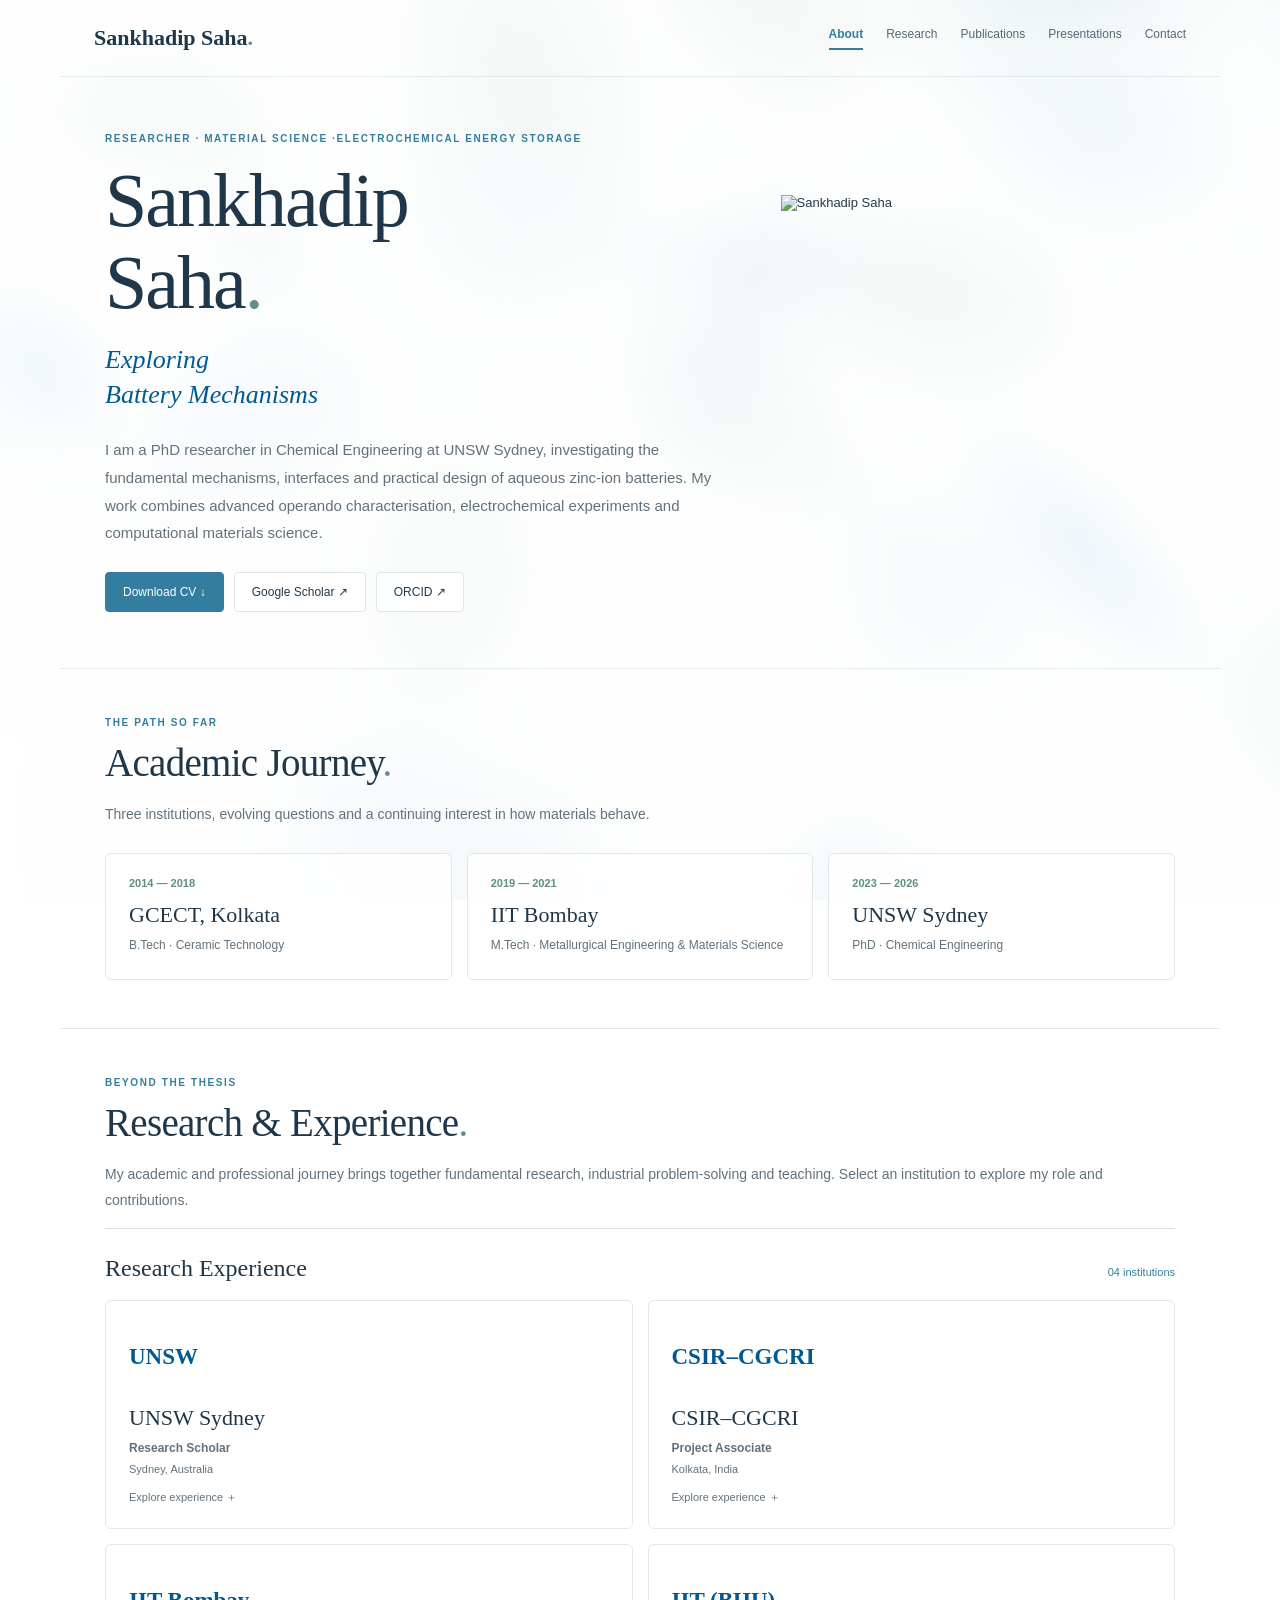
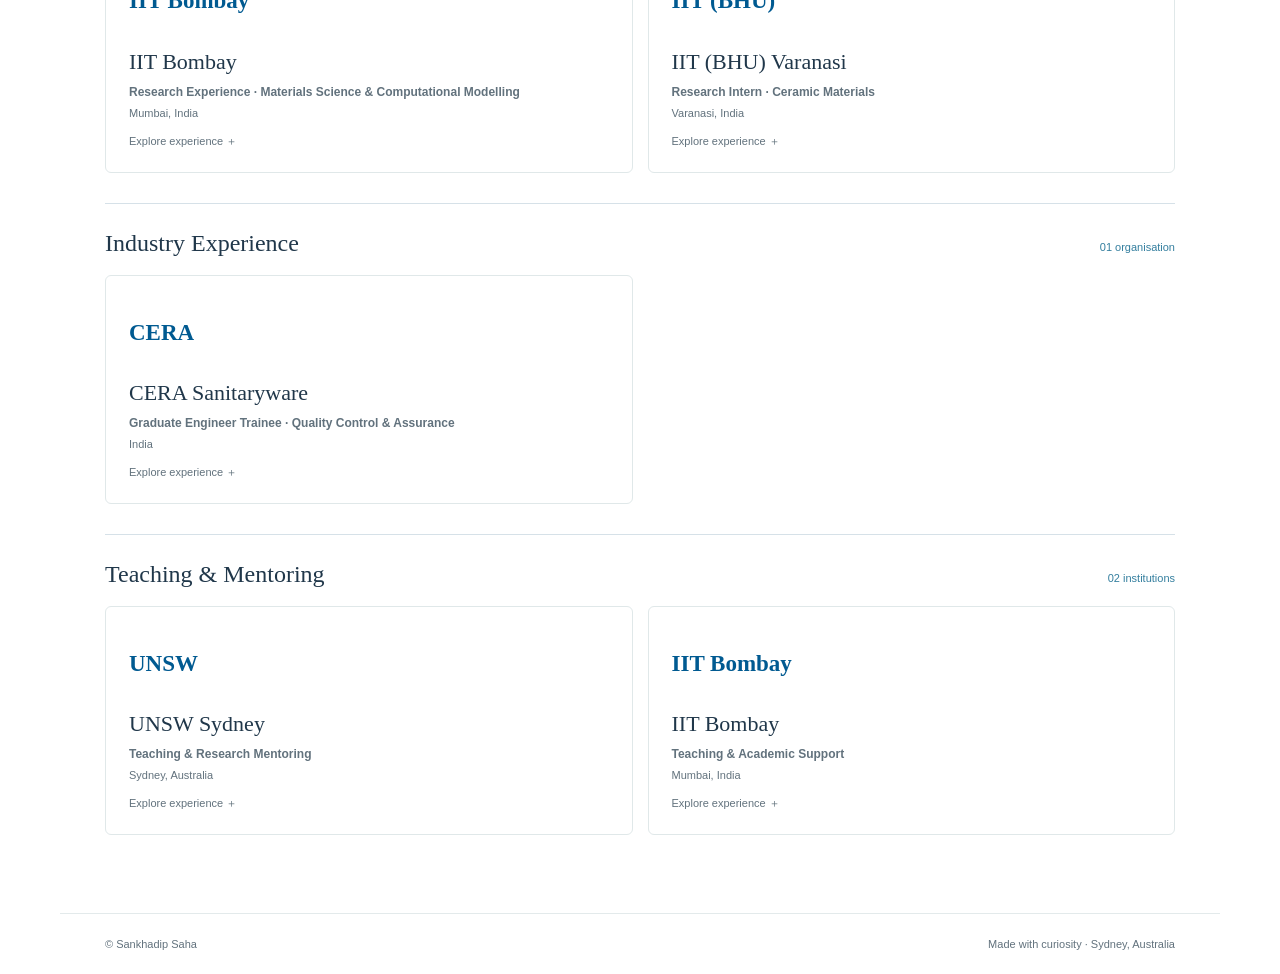
==== commit b2126c25: "Update index.html" ====
--- a/index.html
+++ b/index.html
@@ -1 +1 @@
-<!doctype html><html lang="en"><head><meta charset="utf-8"><meta name="viewport" content="width=device-width,initial-scale=1"><meta name="description" content="Sankhadip Saha — electrochemical energy storage researcher at UNSW Sydney"><title>About | Sankhadip Saha</title><link rel="stylesheet" href="style.css"></head><body><header class="nav"><a class="brand" href="index.html">Sankhadip Saha<span class="dot">.</span></a><nav class="links" aria-label="Main navigation"><a class="active" href="index.html">About</a><a class="" href="research.html">Research</a><a class="" href="papers.html">Publications</a><a class="" href="presentations.html">Presentations</a><a class="" href="contact.html">Contact</a></nav></header><main><div class="wrap hero"><div><div class="eyebrow">Researcher · Electrochemical Energy Storage</div><h1>Sankhadip<br>Saha<span class="dot">.</span></h1><div class="fixed-word">Exploring</div><div class="rotating-slot"><div class="rotating-word" id="topic">Battery Mechanisms</div></div><p class="lead">I am a PhD researcher in Chemical Engineering at UNSW Sydney, investigating the fundamental mechanisms, interfaces and practical design of aqueous zinc-ion batteries. My work combines advanced operando characterisation, electrochemical experiments and computational materials science.</p><div class="actions"><a class="btn primary" href="assets/Sankhadip_Saha_CV.pdf" download="Sankhadip_Saha_CV.pdf">Download CV ↓</a><a class="btn" href="https://scholar.google.com.au/citations?user=5LF7NuQAAAAJ&hl=en&oi=ao" target="_blank" rel="noopener noreferrer">Google Scholar ↗</a><a class="btn" href="https://orcid.org/0009-0006-6393-3942" target="_blank" rel="noopener noreferrer">ORCID ↗</a></div></div><div class="portrait"><img src="assets/profile-seamless.png" alt="Sankhadip Saha" style="width:100%;height:100%;object-fit:cover;display:block;"></div></div></div></div><section class="section"><div class="eyebrow">The path so far</div><h2>Academic Journey<span class="dot">.</span></h2><p>Three institutions, evolving questions and a continuing interest in how materials behave.</p><div class="journey"><button class="jcard" aria-expanded="false"><div class="year">2014 — 2018</div><div class="school">GCECT, Kolkata</div><div class="degree">B.Tech · Ceramic Technology</div><div class="more">Thesis: Structural and Adsorption Characteristics of Nano-Crystalline NiO.</div></button><button class="jcard" aria-expanded="false"><div class="year">2019 — 2021</div><div class="school">IIT Bombay</div><div class="degree">M.Tech · Metallurgical Engineering &amp; Materials Science</div><div class="more">Thesis: Investigating the Interaction of Biomolecular Systems with Graphene-like Materials.</div></button><button class="jcard" aria-expanded="false"><div class="year">2023 — 2026</div><div class="school">UNSW Sydney</div><div class="degree">PhD · Chemical Engineering</div><div class="more">Research on aqueous zinc-ion batteries, from fundamental electrochemical mechanisms to practical pouch-cell design.</div></button></div></section><section class="section"><div class="eyebrow">Beyond the thesis</div><h2>Research &amp; Experience<span class="dot">.</span></h2><p>My academic and professional journey brings together fundamental research, industrial problem-solving and teaching. Select an institution to explore my role and contributions.</p><div class="experience-group"><div class="experience-head"><h3>Research Experience</h3><span class="count">04 institutions</span></div><div class="ecards"><button class="ecard" aria-expanded="false"><div class="ecard-logo"><span class="logo-word">UNSW</span></div><div class="school">UNSW Sydney</div><div class="role">Research Scholar</div><div class="location">Sydney, Australia</div><div class="hint">Explore experience ＋</div><div class="more">At UNSW Sydney, my doctoral research focuses on aqueous zinc-ion batteries, connecting fundamental electrochemical mechanisms with the practical challenges of cell design and scale-up. I investigate manganese-based cathodes, zinc-metal interfaces and the influence of mechanical constraints on battery performance. My work integrates electrochemical measurements with operando X-ray diffraction and absorption spectroscopy, electron microscopy, confocal imaging and advanced three-dimensional characterisation. I also use density functional theory and atomistic simulations to complement experimental observations. More recently, I have investigated constant-volume and constant-pressure pouch-cell configurations, examining how interfacial evolution, gas formation and stack pressure influence cycling behaviour and long-term stability.</div></button><button class="ecard" aria-expanded="false"><div class="ecard-logo"><span class="logo-word">CSIR–CGCRI</span></div><div class="school">CSIR–CGCRI</div><div class="role">Project Associate</div><div class="location">Kolkata, India</div><div class="hint">Explore experience ＋</div><div class="more">As a Project Associate at CSIR–Central Glass and Ceramic Research Institute, I worked in a research environment focused on materials science and experimental investigation. The position provided an opportunity to strengthen my understanding of how materials processing, structure and properties are connected. I gained experience working with laboratory procedures, experimental planning, data interpretation and collaborative scientific problem-solving. This experience helped bridge my training in ceramic technology and my later work in advanced materials research. It also reinforced the importance of careful experimental design, reproducibility and translating scientific observations into meaningful conclusions. Specific project objectives and techniques can be added from my verified appointment records.</div></button><button class="ecard" aria-expanded="false"><div class="ecard-logo"><span class="logo-word">IIT Bombay</span></div><div class="school">IIT Bombay</div><div class="role">Research Experience · Materials Science &amp; Computational Modelling</div><div class="location">Mumbai, India</div><div class="hint">Explore experience ＋</div><div class="more">At IIT Bombay, my postgraduate research training developed my understanding of materials science through computational modelling and the investigation of structure–property relationships. My work involved analysing atomic-scale interactions, interpreting material behaviour and applying theoretical approaches to scientific questions. This experience strengthened my skills in computational research, critical analysis, scientific programming and the communication of complex results. Working within a multidisciplinary research environment also encouraged me to connect fundamental physical concepts with experimentally relevant materials problems. The research experience provided a foundation for my subsequent work on electrochemical energy-storage materials, where atomistic modelling and experimental observations are used together to investigate reaction mechanisms and interfaces.</div></button><button class="ecard" aria-expanded="false"><div class="ecard-logo"><span class="logo-word">IIT (BHU)</span></div><div class="school">IIT (BHU) Varanasi</div><div class="role">Research Intern · Ceramic Materials</div><div class="location">Varanasi, India</div><div class="hint">Explore experience ＋</div><div class="more">During my research internship at IIT (BHU) Varanasi, I explored ceramic processing and the relationships between composition, microstructure and material properties. My work involved BaTiO₃–SrTiO₃-based ceramic systems, with attention to microwave sintering and the influence of processing conditions on material behaviour. I also gained exposure to V₂O₅-assisted liquid-phase sintering and its role in modifying densification and microstructural evolution. The experience introduced me to systematic experimental investigation, materials synthesis and the interpretation of processing–structure relationships. It strengthened my early interest in understanding materials at a fundamental level and provided valuable preparation for subsequent research in advanced functional materials and electrochemical energy storage.</div></button></div></div><div class="experience-group"><div class="experience-head"><h3>Industry Experience</h3><span class="count">01 organisation</span></div><div class="ecards"><button class="ecard" aria-expanded="false"><div class="ecard-logo"><span class="logo-word">CERA</span></div><div class="school">CERA Sanitaryware</div><div class="role">Graduate Engineer Trainee · Quality Control &amp; Assurance</div><div class="location">India</div><div class="hint">Explore experience ＋</div><div class="more">At CERA Sanitaryware, I worked in quality control and quality assurance, where I investigated manufacturing defects and contributed to process improvement initiatives. My responsibilities involved analysing recurring faults, identifying potential causes and working closely with shop-floor personnel to implement corrective actions. In one improvement project, I redesigned a production tool to reduce product damage, incorporating feedback from experienced workers. I also supported the revision of standard operating procedures, training and continued monitoring to improve process consistency. This role strengthened my practical problem-solving skills and taught me the importance of collaboration, manufacturing discipline, process standardisation and sustained quality improvement in an industrial environment.</div></button></div></div><div class="experience-group"><div class="experience-head"><h3>Teaching &amp; Mentoring</h3><span class="count">02 institutions</span></div><div class="ecards"><button class="ecard" aria-expanded="false"><div class="ecard-logo"><span class="logo-word">UNSW</span></div><div class="school">UNSW Sydney</div><div class="role">Teaching &amp; Research Mentoring</div><div class="location">Sydney, Australia</div><div class="hint">Explore experience ＋</div><div class="more">Alongside my doctoral research at UNSW Sydney, I have been involved in teaching and mentoring activities that connect fundamental engineering concepts with experimental practice. These experiences have helped me communicate complex scientific ideas clearly and adapt explanations to different levels of technical understanding. My research environment has also provided opportunities to exchange knowledge about electrochemical methods, laboratory procedures, data interpretation and scientific presentation. I value creating a collaborative setting where questions are encouraged and experimental reasoning is developed systematically. Teaching and mentoring have strengthened my communication, organisation and leadership skills while reinforcing my own understanding of materials science and electrochemical engineering.</div></button><button class="ecard" aria-expanded="false"><div class="ecard-logo"><span class="logo-word">IIT Bombay</span></div><div class="school">IIT Bombay</div><div class="role">Teaching &amp; Academic Support</div><div class="location">Mumbai, India</div><div class="hint">Explore experience ＋</div><div class="more">During my time at IIT Bombay, I developed a strong foundation in materials science and gained experience communicating technical concepts within an academically rigorous environment. My training involved analysing scientific problems, interpreting computational and experimental results, and discussing research methods with peers. These activities strengthened my ability to explain complex ideas logically and contribute to collaborative learning. The experience also shaped my approach to research mentoring, particularly the importance of independent thinking, constructive feedback and a clear connection between theory and practical observations. Details of any formal teaching assistant appointments, courses or mentoring responsibilities can be incorporated once confirmed from my academic records.</div></button></div></div></section></main><footer class="footer"><span>© Sankhadip Saha</span><span>Made with curiosity · Sydney, Australia</span></footer><script src="script.js" defer></script></body></html>
+<!doctype html><html lang="en"><head><meta charset="utf-8"><meta name="viewport" content="width=device-width,initial-scale=1"><meta name="description" content="Sankhadip Saha — electrochemical energy storage researcher at UNSW Sydney"><title>About | Sankhadip Saha</title><link rel="stylesheet" href="style.css"></head><body><header class="nav"><a class="brand" href="index.html">Sankhadip Saha<span class="dot">.</span></a><nav class="links" aria-label="Main navigation"><a class="active" href="index.html">About</a><a class="" href="research.html">Research</a><a class="" href="papers.html">Publications</a><a class="" href="presentations.html">Presentations</a><a class="" href="contact.html">Contact</a></nav></header><main><div class="wrap hero"><div><div class="eyebrow">Researcher · Material Science ·Electrochemical Energy Storage</div><h1>Sankhadip<br>Saha<span class="dot">.</span></h1><div class="fixed-word">Exploring</div><div class="rotating-slot"><div class="rotating-word" id="topic">Battery Mechanisms</div></div><p class="lead">I am a PhD researcher in Chemical Engineering at UNSW Sydney, investigating the fundamental mechanisms, interfaces and practical design of aqueous zinc-ion batteries. My work combines advanced operando characterisation, electrochemical experiments and computational materials science.</p><div class="actions"><a class="btn primary" href="assets/Sankhadip_Saha_CV.pdf" download="Sankhadip_Saha_CV.pdf">Download CV ↓</a><a class="btn" href="https://scholar.google.com.au/citations?user=5LF7NuQAAAAJ&hl=en&oi=ao" target="_blank" rel="noopener noreferrer">Google Scholar ↗</a><a class="btn" href="https://orcid.org/0009-0006-6393-3942" target="_blank" rel="noopener noreferrer">ORCID ↗</a></div></div><div class="portrait"><img src="assets/profile-seamless.png" alt="Sankhadip Saha" style="width:100%;height:100%;object-fit:cover;display:block;"></div></div></div></div><section class="section"><div class="eyebrow">The path so far</div><h2>Academic Journey<span class="dot">.</span></h2><p>Three institutions, evolving questions and a continuing interest in how materials behave.</p><div class="journey"><button class="jcard" aria-expanded="false"><div class="year">2014 — 2018</div><div class="school">GCECT, Kolkata</div><div class="degree">B.Tech · Ceramic Technology</div><div class="more">Thesis: Structural and Adsorption Characteristics of Nano-Crystalline NiO.</div></button><button class="jcard" aria-expanded="false"><div class="year">2019 — 2021</div><div class="school">IIT Bombay</div><div class="degree">M.Tech · Metallurgical Engineering &amp; Materials Science</div><div class="more">Thesis: Investigating the Interaction of Biomolecular Systems with Graphene-like Materials.</div></button><button class="jcard" aria-expanded="false"><div class="year">2023 — 2026</div><div class="school">UNSW Sydney</div><div class="degree">PhD · Chemical Engineering</div><div class="more">Research on aqueous zinc-ion batteries, from fundamental electrochemical mechanisms to practical pouch-cell design.</div></button></div></section><section class="section"><div class="eyebrow">Beyond the thesis</div><h2>Research &amp; Experience<span class="dot">.</span></h2><p>My academic and professional journey brings together fundamental research, industrial problem-solving and teaching. Select an institution to explore my role and contributions.</p><div class="experience-group"><div class="experience-head"><h3>Research Experience</h3><span class="count">04 institutions</span></div><div class="ecards"><button class="ecard" aria-expanded="false"><div class="ecard-logo"><span class="logo-word">UNSW</span></div><div class="school">UNSW Sydney</div><div class="role">Research Scholar</div><div class="location">Sydney, Australia</div><div class="hint">Explore experience ＋</div><div class="more">At UNSW Sydney, my doctoral research focuses on aqueous zinc-ion batteries, connecting fundamental electrochemical mechanisms with the practical challenges of cell design and scale-up. I investigate manganese-based cathodes, zinc-metal interfaces and the influence of mechanical constraints on battery performance. My work integrates electrochemical measurements with operando X-ray diffraction and absorption spectroscopy, electron microscopy, confocal imaging and advanced three-dimensional characterisation. I also use density functional theory and atomistic simulations to complement experimental observations. More recently, I have investigated constant-volume and constant-pressure pouch-cell configurations, examining how interfacial evolution, gas formation and stack pressure influence cycling behaviour and long-term stability.</div></button><button class="ecard" aria-expanded="false"><div class="ecard-logo"><span class="logo-word">CSIR–CGCRI</span></div><div class="school">CSIR–CGCRI</div><div class="role">Project Associate</div><div class="location">Kolkata, India</div><div class="hint">Explore experience ＋</div><div class="more">As a Project Associate at CSIR–Central Glass and Ceramic Research Institute, I worked in a research environment focused on materials science and experimental investigation. The position provided an opportunity to strengthen my understanding of how materials processing, structure and properties are connected. I gained experience working with laboratory procedures, experimental planning, data interpretation and collaborative scientific problem-solving. This experience helped bridge my training in ceramic technology and my later work in advanced materials research. It also reinforced the importance of careful experimental design, reproducibility and translating scientific observations into meaningful conclusions. Specific project objectives and techniques can be added from my verified appointment records.</div></button><button class="ecard" aria-expanded="false"><div class="ecard-logo"><span class="logo-word">IIT Bombay</span></div><div class="school">IIT Bombay</div><div class="role">Research Experience · Materials Science &amp; Computational Modelling</div><div class="location">Mumbai, India</div><div class="hint">Explore experience ＋</div><div class="more">At IIT Bombay, my postgraduate research training developed my understanding of materials science through computational modelling and the investigation of structure–property relationships. My work involved analysing atomic-scale interactions, interpreting material behaviour and applying theoretical approaches to scientific questions. This experience strengthened my skills in computational research, critical analysis, scientific programming and the communication of complex results. Working within a multidisciplinary research environment also encouraged me to connect fundamental physical concepts with experimentally relevant materials problems. The research experience provided a foundation for my subsequent work on electrochemical energy-storage materials, where atomistic modelling and experimental observations are used together to investigate reaction mechanisms and interfaces.</div></button><button class="ecard" aria-expanded="false"><div class="ecard-logo"><span class="logo-word">IIT (BHU)</span></div><div class="school">IIT (BHU) Varanasi</div><div class="role">Research Intern · Ceramic Materials</div><div class="location">Varanasi, India</div><div class="hint">Explore experience ＋</div><div class="more">During my research internship at IIT (BHU) Varanasi, I explored ceramic processing and the relationships between composition, microstructure and material properties. My work involved BaTiO₃–SrTiO₃-based ceramic systems, with attention to microwave sintering and the influence of processing conditions on material behaviour. I also gained exposure to V₂O₅-assisted liquid-phase sintering and its role in modifying densification and microstructural evolution. The experience introduced me to systematic experimental investigation, materials synthesis and the interpretation of processing–structure relationships. It strengthened my early interest in understanding materials at a fundamental level and provided valuable preparation for subsequent research in advanced functional materials and electrochemical energy storage.</div></button></div></div><div class="experience-group"><div class="experience-head"><h3>Industry Experience</h3><span class="count">01 organisation</span></div><div class="ecards"><button class="ecard" aria-expanded="false"><div class="ecard-logo"><span class="logo-word">CERA</span></div><div class="school">CERA Sanitaryware</div><div class="role">Graduate Engineer Trainee · Quality Control &amp; Assurance</div><div class="location">India</div><div class="hint">Explore experience ＋</div><div class="more">At CERA Sanitaryware, I worked in quality control and quality assurance, where I investigated manufacturing defects and contributed to process improvement initiatives. My responsibilities involved analysing recurring faults, identifying potential causes and working closely with shop-floor personnel to implement corrective actions. In one improvement project, I redesigned a production tool to reduce product damage, incorporating feedback from experienced workers. I also supported the revision of standard operating procedures, training and continued monitoring to improve process consistency. This role strengthened my practical problem-solving skills and taught me the importance of collaboration, manufacturing discipline, process standardisation and sustained quality improvement in an industrial environment.</div></button></div></div><div class="experience-group"><div class="experience-head"><h3>Teaching &amp; Mentoring</h3><span class="count">02 institutions</span></div><div class="ecards"><button class="ecard" aria-expanded="false"><div class="ecard-logo"><span class="logo-word">UNSW</span></div><div class="school">UNSW Sydney</div><div class="role">Teaching &amp; Research Mentoring</div><div class="location">Sydney, Australia</div><div class="hint">Explore experience ＋</div><div class="more">Alongside my doctoral research at UNSW Sydney, I have been involved in teaching and mentoring activities that connect fundamental engineering concepts with experimental practice. These experiences have helped me communicate complex scientific ideas clearly and adapt explanations to different levels of technical understanding. My research environment has also provided opportunities to exchange knowledge about electrochemical methods, laboratory procedures, data interpretation and scientific presentation. I value creating a collaborative setting where questions are encouraged and experimental reasoning is developed systematically. Teaching and mentoring have strengthened my communication, organisation and leadership skills while reinforcing my own understanding of materials science and electrochemical engineering.</div></button><button class="ecard" aria-expanded="false"><div class="ecard-logo"><span class="logo-word">IIT Bombay</span></div><div class="school">IIT Bombay</div><div class="role">Teaching &amp; Academic Support</div><div class="location">Mumbai, India</div><div class="hint">Explore experience ＋</div><div class="more">During my time at IIT Bombay, I developed a strong foundation in materials science and gained experience communicating technical concepts within an academically rigorous environment. My training involved analysing scientific problems, interpreting computational and experimental results, and discussing research methods with peers. These activities strengthened my ability to explain complex ideas logically and contribute to collaborative learning. The experience also shaped my approach to research mentoring, particularly the importance of independent thinking, constructive feedback and a clear connection between theory and practical observations. Details of any formal teaching assistant appointments, courses or mentoring responsibilities can be incorporated once confirmed from my academic records.</div></button></div></div></section></main><footer class="footer"><span>© Sankhadip Saha</span><span>Made with curiosity · Sydney, Australia</span></footer><script src="script.js" defer></script></body></html>
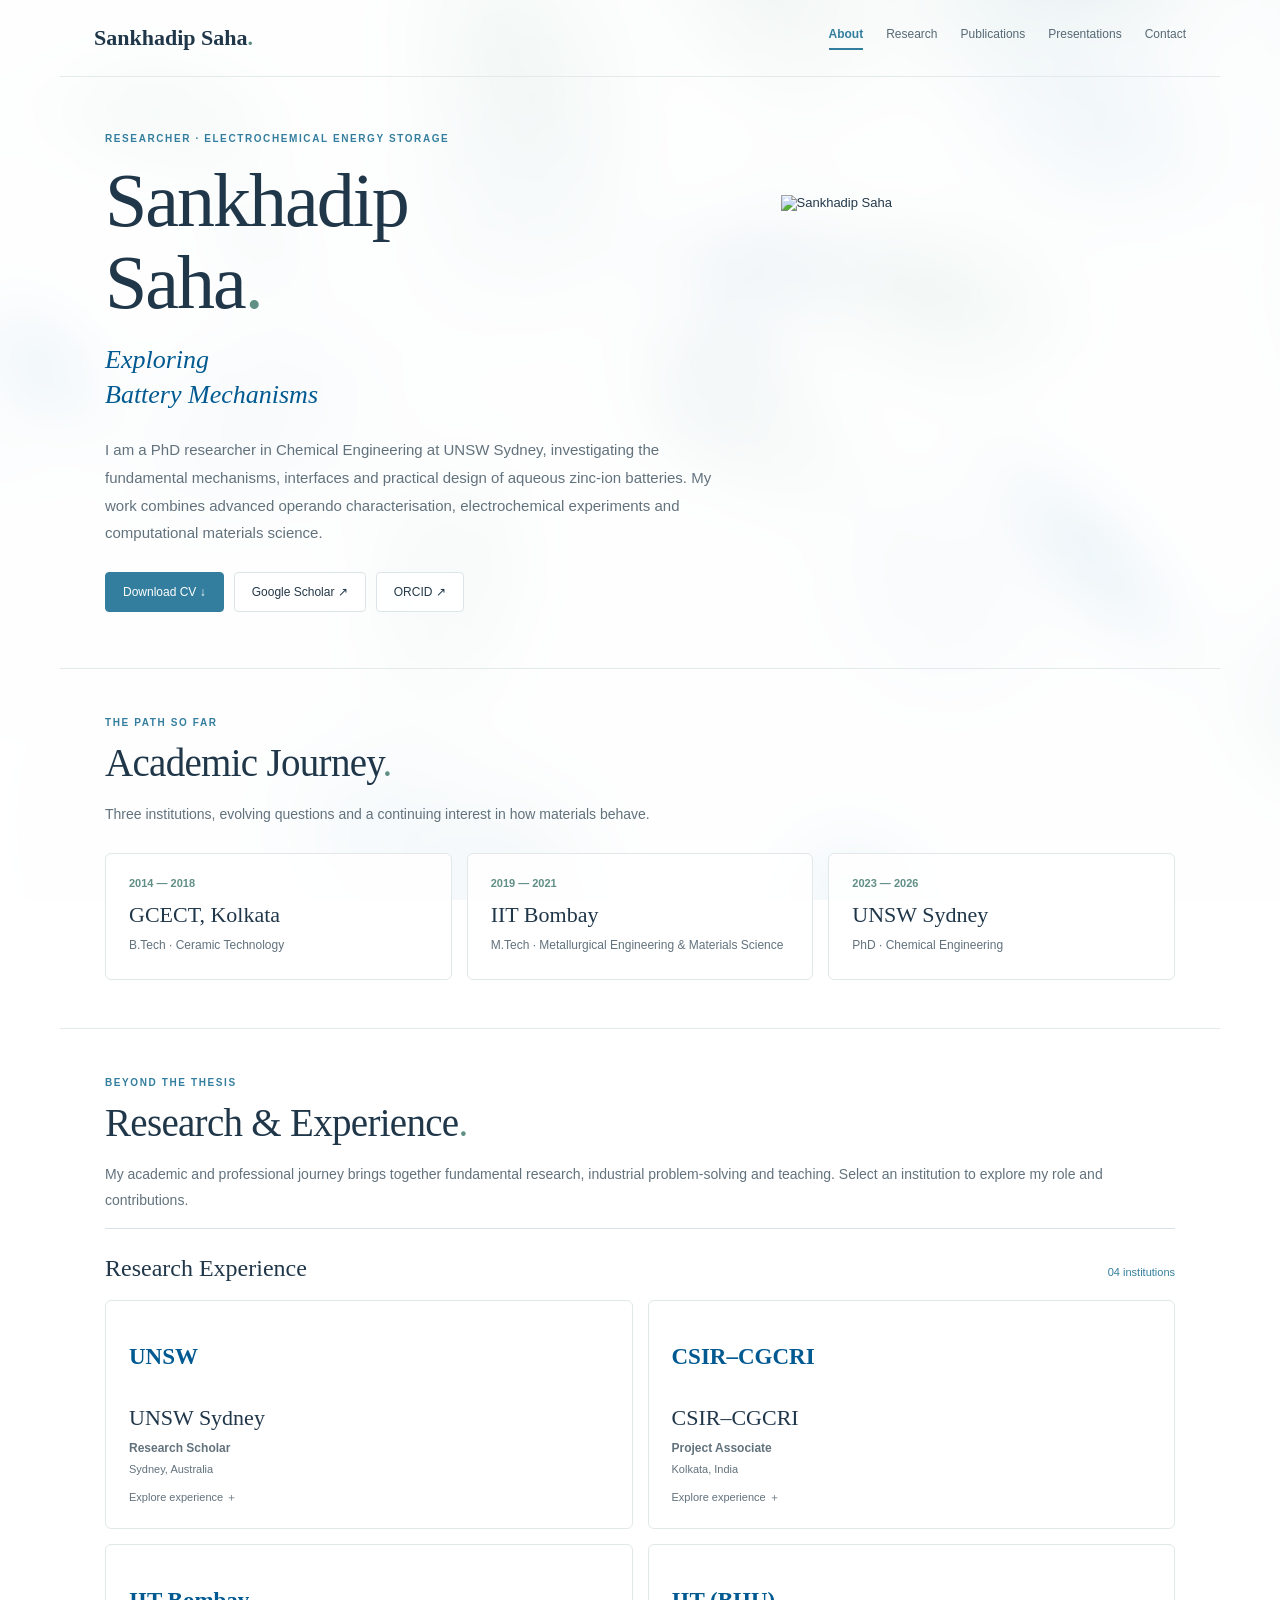
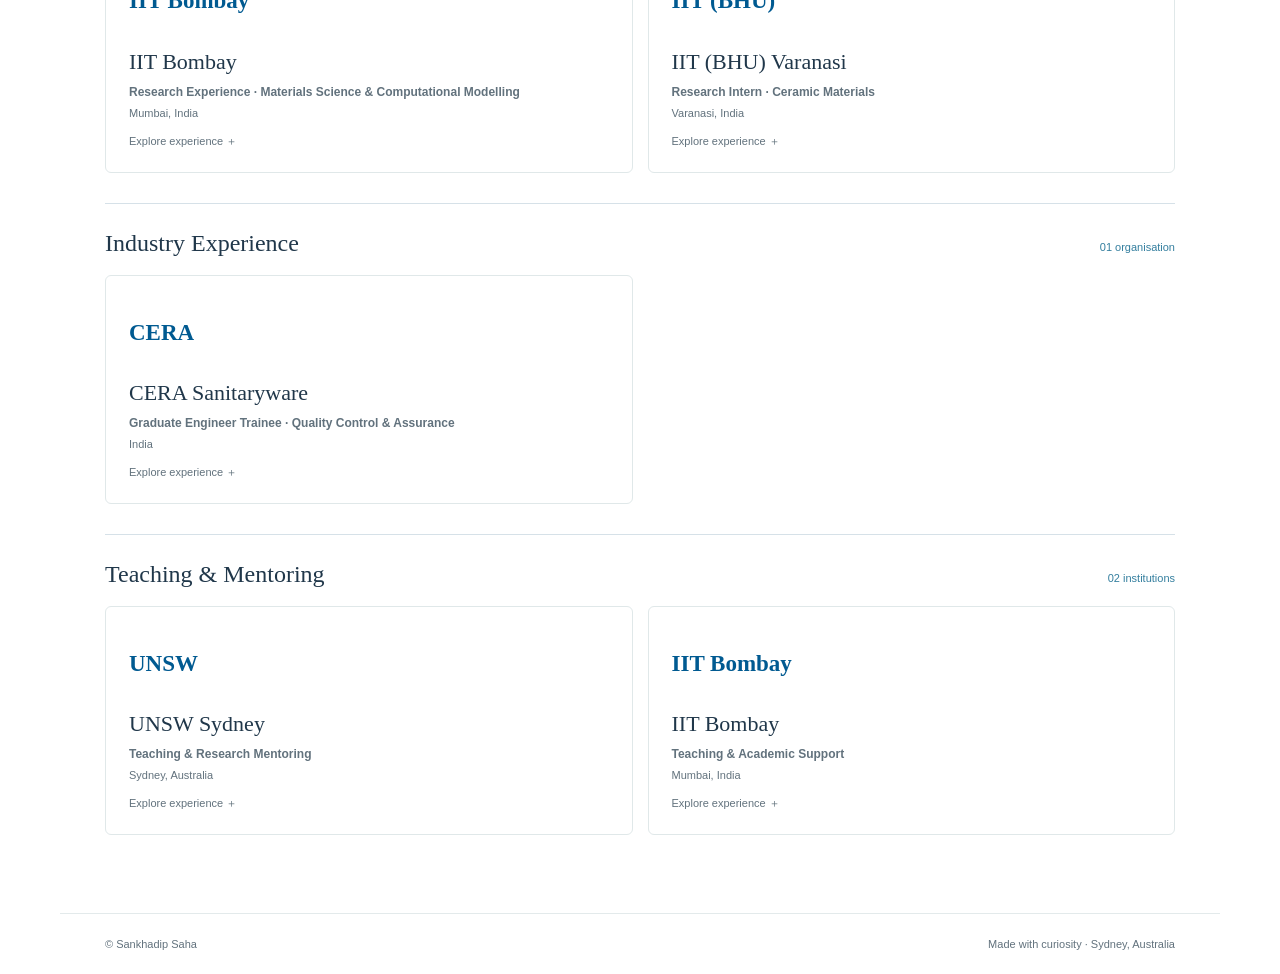
==== commit b86e0c56: "Add files via upload" ====
--- a/index.html
+++ b/index.html
@@ -1 +1 @@
-<!doctype html><html lang="en"><head><meta charset="utf-8"><meta name="viewport" content="width=device-width,initial-scale=1"><meta name="description" content="Sankhadip Saha — electrochemical energy storage researcher at UNSW Sydney"><title>About | Sankhadip Saha</title><link rel="stylesheet" href="style.css"></head><body><header class="nav"><a class="brand" href="index.html">Sankhadip Saha<span class="dot">.</span></a><nav class="links" aria-label="Main navigation"><a class="active" href="index.html">About</a><a class="" href="research.html">Research</a><a class="" href="papers.html">Publications</a><a class="" href="presentations.html">Presentations</a><a class="" href="contact.html">Contact</a></nav></header><main><div class="wrap hero"><div><div class="eyebrow">Researcher · Material Science ·Electrochemical Energy Storage</div><h1>Sankhadip<br>Saha<span class="dot">.</span></h1><div class="fixed-word">Exploring</div><div class="rotating-slot"><div class="rotating-word" id="topic">Battery Mechanisms</div></div><p class="lead">I am a PhD researcher in Chemical Engineering at UNSW Sydney, investigating the fundamental mechanisms, interfaces and practical design of aqueous zinc-ion batteries. My work combines advanced operando characterisation, electrochemical experiments and computational materials science.</p><div class="actions"><a class="btn primary" href="assets/Sankhadip_Saha_CV.pdf" download="Sankhadip_Saha_CV.pdf">Download CV ↓</a><a class="btn" href="https://scholar.google.com.au/citations?user=5LF7NuQAAAAJ&hl=en&oi=ao" target="_blank" rel="noopener noreferrer">Google Scholar ↗</a><a class="btn" href="https://orcid.org/0009-0006-6393-3942" target="_blank" rel="noopener noreferrer">ORCID ↗</a></div></div><div class="portrait"><img src="assets/profile-seamless.png" alt="Sankhadip Saha" style="width:100%;height:100%;object-fit:cover;display:block;"></div></div></div></div><section class="section"><div class="eyebrow">The path so far</div><h2>Academic Journey<span class="dot">.</span></h2><p>Three institutions, evolving questions and a continuing interest in how materials behave.</p><div class="journey"><button class="jcard" aria-expanded="false"><div class="year">2014 — 2018</div><div class="school">GCECT, Kolkata</div><div class="degree">B.Tech · Ceramic Technology</div><div class="more">Thesis: Structural and Adsorption Characteristics of Nano-Crystalline NiO.</div></button><button class="jcard" aria-expanded="false"><div class="year">2019 — 2021</div><div class="school">IIT Bombay</div><div class="degree">M.Tech · Metallurgical Engineering &amp; Materials Science</div><div class="more">Thesis: Investigating the Interaction of Biomolecular Systems with Graphene-like Materials.</div></button><button class="jcard" aria-expanded="false"><div class="year">2023 — 2026</div><div class="school">UNSW Sydney</div><div class="degree">PhD · Chemical Engineering</div><div class="more">Research on aqueous zinc-ion batteries, from fundamental electrochemical mechanisms to practical pouch-cell design.</div></button></div></section><section class="section"><div class="eyebrow">Beyond the thesis</div><h2>Research &amp; Experience<span class="dot">.</span></h2><p>My academic and professional journey brings together fundamental research, industrial problem-solving and teaching. Select an institution to explore my role and contributions.</p><div class="experience-group"><div class="experience-head"><h3>Research Experience</h3><span class="count">04 institutions</span></div><div class="ecards"><button class="ecard" aria-expanded="false"><div class="ecard-logo"><span class="logo-word">UNSW</span></div><div class="school">UNSW Sydney</div><div class="role">Research Scholar</div><div class="location">Sydney, Australia</div><div class="hint">Explore experience ＋</div><div class="more">At UNSW Sydney, my doctoral research focuses on aqueous zinc-ion batteries, connecting fundamental electrochemical mechanisms with the practical challenges of cell design and scale-up. I investigate manganese-based cathodes, zinc-metal interfaces and the influence of mechanical constraints on battery performance. My work integrates electrochemical measurements with operando X-ray diffraction and absorption spectroscopy, electron microscopy, confocal imaging and advanced three-dimensional characterisation. I also use density functional theory and atomistic simulations to complement experimental observations. More recently, I have investigated constant-volume and constant-pressure pouch-cell configurations, examining how interfacial evolution, gas formation and stack pressure influence cycling behaviour and long-term stability.</div></button><button class="ecard" aria-expanded="false"><div class="ecard-logo"><span class="logo-word">CSIR–CGCRI</span></div><div class="school">CSIR–CGCRI</div><div class="role">Project Associate</div><div class="location">Kolkata, India</div><div class="hint">Explore experience ＋</div><div class="more">As a Project Associate at CSIR–Central Glass and Ceramic Research Institute, I worked in a research environment focused on materials science and experimental investigation. The position provided an opportunity to strengthen my understanding of how materials processing, structure and properties are connected. I gained experience working with laboratory procedures, experimental planning, data interpretation and collaborative scientific problem-solving. This experience helped bridge my training in ceramic technology and my later work in advanced materials research. It also reinforced the importance of careful experimental design, reproducibility and translating scientific observations into meaningful conclusions. Specific project objectives and techniques can be added from my verified appointment records.</div></button><button class="ecard" aria-expanded="false"><div class="ecard-logo"><span class="logo-word">IIT Bombay</span></div><div class="school">IIT Bombay</div><div class="role">Research Experience · Materials Science &amp; Computational Modelling</div><div class="location">Mumbai, India</div><div class="hint">Explore experience ＋</div><div class="more">At IIT Bombay, my postgraduate research training developed my understanding of materials science through computational modelling and the investigation of structure–property relationships. My work involved analysing atomic-scale interactions, interpreting material behaviour and applying theoretical approaches to scientific questions. This experience strengthened my skills in computational research, critical analysis, scientific programming and the communication of complex results. Working within a multidisciplinary research environment also encouraged me to connect fundamental physical concepts with experimentally relevant materials problems. The research experience provided a foundation for my subsequent work on electrochemical energy-storage materials, where atomistic modelling and experimental observations are used together to investigate reaction mechanisms and interfaces.</div></button><button class="ecard" aria-expanded="false"><div class="ecard-logo"><span class="logo-word">IIT (BHU)</span></div><div class="school">IIT (BHU) Varanasi</div><div class="role">Research Intern · Ceramic Materials</div><div class="location">Varanasi, India</div><div class="hint">Explore experience ＋</div><div class="more">During my research internship at IIT (BHU) Varanasi, I explored ceramic processing and the relationships between composition, microstructure and material properties. My work involved BaTiO₃–SrTiO₃-based ceramic systems, with attention to microwave sintering and the influence of processing conditions on material behaviour. I also gained exposure to V₂O₅-assisted liquid-phase sintering and its role in modifying densification and microstructural evolution. The experience introduced me to systematic experimental investigation, materials synthesis and the interpretation of processing–structure relationships. It strengthened my early interest in understanding materials at a fundamental level and provided valuable preparation for subsequent research in advanced functional materials and electrochemical energy storage.</div></button></div></div><div class="experience-group"><div class="experience-head"><h3>Industry Experience</h3><span class="count">01 organisation</span></div><div class="ecards"><button class="ecard" aria-expanded="false"><div class="ecard-logo"><span class="logo-word">CERA</span></div><div class="school">CERA Sanitaryware</div><div class="role">Graduate Engineer Trainee · Quality Control &amp; Assurance</div><div class="location">India</div><div class="hint">Explore experience ＋</div><div class="more">At CERA Sanitaryware, I worked in quality control and quality assurance, where I investigated manufacturing defects and contributed to process improvement initiatives. My responsibilities involved analysing recurring faults, identifying potential causes and working closely with shop-floor personnel to implement corrective actions. In one improvement project, I redesigned a production tool to reduce product damage, incorporating feedback from experienced workers. I also supported the revision of standard operating procedures, training and continued monitoring to improve process consistency. This role strengthened my practical problem-solving skills and taught me the importance of collaboration, manufacturing discipline, process standardisation and sustained quality improvement in an industrial environment.</div></button></div></div><div class="experience-group"><div class="experience-head"><h3>Teaching &amp; Mentoring</h3><span class="count">02 institutions</span></div><div class="ecards"><button class="ecard" aria-expanded="false"><div class="ecard-logo"><span class="logo-word">UNSW</span></div><div class="school">UNSW Sydney</div><div class="role">Teaching &amp; Research Mentoring</div><div class="location">Sydney, Australia</div><div class="hint">Explore experience ＋</div><div class="more">Alongside my doctoral research at UNSW Sydney, I have been involved in teaching and mentoring activities that connect fundamental engineering concepts with experimental practice. These experiences have helped me communicate complex scientific ideas clearly and adapt explanations to different levels of technical understanding. My research environment has also provided opportunities to exchange knowledge about electrochemical methods, laboratory procedures, data interpretation and scientific presentation. I value creating a collaborative setting where questions are encouraged and experimental reasoning is developed systematically. Teaching and mentoring have strengthened my communication, organisation and leadership skills while reinforcing my own understanding of materials science and electrochemical engineering.</div></button><button class="ecard" aria-expanded="false"><div class="ecard-logo"><span class="logo-word">IIT Bombay</span></div><div class="school">IIT Bombay</div><div class="role">Teaching &amp; Academic Support</div><div class="location">Mumbai, India</div><div class="hint">Explore experience ＋</div><div class="more">During my time at IIT Bombay, I developed a strong foundation in materials science and gained experience communicating technical concepts within an academically rigorous environment. My training involved analysing scientific problems, interpreting computational and experimental results, and discussing research methods with peers. These activities strengthened my ability to explain complex ideas logically and contribute to collaborative learning. The experience also shaped my approach to research mentoring, particularly the importance of independent thinking, constructive feedback and a clear connection between theory and practical observations. Details of any formal teaching assistant appointments, courses or mentoring responsibilities can be incorporated once confirmed from my academic records.</div></button></div></div></section></main><footer class="footer"><span>© Sankhadip Saha</span><span>Made with curiosity · Sydney, Australia</span></footer><script src="script.js" defer></script></body></html>
+<!doctype html><html lang="en"><head><meta charset="utf-8"><meta name="viewport" content="width=device-width,initial-scale=1"><meta name="description" content="Sankhadip Saha — electrochemical energy storage researcher at UNSW Sydney"><title>About | Sankhadip Saha</title><link rel="stylesheet" href="style.css"></head><body><header class="nav"><a class="brand" href="index.html">Sankhadip Saha<span class="dot">.</span></a><nav class="links" aria-label="Main navigation"><a class="active" href="index.html">About</a><a class="" href="research.html">Research</a><a class="" href="papers.html">Publications</a><a class="" href="presentations.html">Presentations</a><a class="" href="contact.html">Contact</a></nav></header><main><div class="wrap hero"><div><div class="eyebrow">Researcher · Electrochemical Energy Storage</div><h1>Sankhadip<br>Saha<span class="dot">.</span></h1><div class="fixed-word">Exploring</div><div class="rotating-slot"><div class="rotating-word" id="topic">Battery Mechanisms</div></div><p class="lead">I am a PhD researcher in Chemical Engineering at UNSW Sydney, investigating the fundamental mechanisms, interfaces and practical design of aqueous zinc-ion batteries. My work combines advanced operando characterisation, electrochemical experiments and computational materials science.</p><div class="actions"><a class="btn primary" href="assets/Sankhadip_Saha_CV.pdf" download="Sankhadip_Saha_CV.pdf">Download CV ↓</a><a class="btn" href="https://scholar.google.com.au/citations?user=5LF7NuQAAAAJ&hl=en&oi=ao" target="_blank" rel="noopener noreferrer">Google Scholar ↗</a><a class="btn" href="https://orcid.org/0009-0006-6393-3942" target="_blank" rel="noopener noreferrer">ORCID ↗</a></div></div><div class="portrait"><img src="assets/profile-seamless.png" alt="Sankhadip Saha" style="width:100%;height:100%;object-fit:cover;display:block;"></div></div></div></div><section class="section"><div class="eyebrow">The path so far</div><h2>Academic Journey<span class="dot">.</span></h2><p>Three institutions, evolving questions and a continuing interest in how materials behave.</p><div class="journey"><button class="jcard" aria-expanded="false"><div class="year">2014 — 2018</div><div class="school">GCECT, Kolkata</div><div class="degree">B.Tech · Ceramic Technology</div><div class="more">Thesis: Structural and Adsorption Characteristics of Nano-Crystalline NiO.</div></button><button class="jcard" aria-expanded="false"><div class="year">2019 — 2021</div><div class="school">IIT Bombay</div><div class="degree">M.Tech · Metallurgical Engineering &amp; Materials Science</div><div class="more">Thesis: Investigating the Interaction of Biomolecular Systems with Graphene-like Materials.</div></button><button class="jcard" aria-expanded="false"><div class="year">2023 — 2026</div><div class="school">UNSW Sydney</div><div class="degree">PhD · Chemical Engineering</div><div class="more">Research on aqueous zinc-ion batteries, from fundamental electrochemical mechanisms to practical pouch-cell design.</div></button></div></section><section class="section"><div class="eyebrow">Beyond the thesis</div><h2>Research &amp; Experience<span class="dot">.</span></h2><p>My academic and professional journey brings together fundamental research, industrial problem-solving and teaching. Select an institution to explore my role and contributions.</p><div class="experience-group"><div class="experience-head"><h3>Research Experience</h3><span class="count">04 institutions</span></div><div class="ecards"><button class="ecard" aria-expanded="false"><div class="ecard-logo"><span class="logo-word">UNSW</span></div><div class="school">UNSW Sydney</div><div class="role">Research Scholar</div><div class="location">Sydney, Australia</div><div class="hint">Explore experience ＋</div><div class="more">At UNSW Sydney, my doctoral research focuses on aqueous zinc-ion batteries, connecting fundamental electrochemical mechanisms with the practical challenges of cell design and scale-up. I investigate manganese-based cathodes, zinc-metal interfaces and the influence of mechanical constraints on battery performance. My work integrates electrochemical measurements with operando X-ray diffraction and absorption spectroscopy, electron microscopy, confocal imaging and advanced three-dimensional characterisation. I also use density functional theory and atomistic simulations to complement experimental observations. More recently, I have investigated constant-volume and constant-pressure pouch-cell configurations, examining how interfacial evolution, gas formation and stack pressure influence cycling behaviour and long-term stability.</div></button><button class="ecard" aria-expanded="false"><div class="ecard-logo"><span class="logo-word">CSIR–CGCRI</span></div><div class="school">CSIR–CGCRI</div><div class="role">Project Associate</div><div class="location">Kolkata, India</div><div class="hint">Explore experience ＋</div><div class="more">As a Project Associate at CSIR–Central Glass and Ceramic Research Institute, I worked in a research environment focused on materials science and experimental investigation. The position provided an opportunity to strengthen my understanding of how materials processing, structure and properties are connected. I gained experience working with laboratory procedures, experimental planning, data interpretation and collaborative scientific problem-solving. This experience helped bridge my training in ceramic technology and my later work in advanced materials research. It also reinforced the importance of careful experimental design, reproducibility and translating scientific observations into meaningful conclusions. Specific project objectives and techniques can be added from my verified appointment records.</div></button><button class="ecard" aria-expanded="false"><div class="ecard-logo"><span class="logo-word">IIT Bombay</span></div><div class="school">IIT Bombay</div><div class="role">Research Experience · Materials Science &amp; Computational Modelling</div><div class="location">Mumbai, India</div><div class="hint">Explore experience ＋</div><div class="more">At IIT Bombay, my postgraduate research training developed my understanding of materials science through computational modelling and the investigation of structure–property relationships. My work involved analysing atomic-scale interactions, interpreting material behaviour and applying theoretical approaches to scientific questions. This experience strengthened my skills in computational research, critical analysis, scientific programming and the communication of complex results. Working within a multidisciplinary research environment also encouraged me to connect fundamental physical concepts with experimentally relevant materials problems. The research experience provided a foundation for my subsequent work on electrochemical energy-storage materials, where atomistic modelling and experimental observations are used together to investigate reaction mechanisms and interfaces.</div></button><button class="ecard" aria-expanded="false"><div class="ecard-logo"><span class="logo-word">IIT (BHU)</span></div><div class="school">IIT (BHU) Varanasi</div><div class="role">Research Intern · Ceramic Materials</div><div class="location">Varanasi, India</div><div class="hint">Explore experience ＋</div><div class="more">During my research internship at IIT (BHU) Varanasi, I explored ceramic processing and the relationships between composition, microstructure and material properties. My work involved BaTiO₃–SrTiO₃-based ceramic systems, with attention to microwave sintering and the influence of processing conditions on material behaviour. I also gained exposure to V₂O₅-assisted liquid-phase sintering and its role in modifying densification and microstructural evolution. The experience introduced me to systematic experimental investigation, materials synthesis and the interpretation of processing–structure relationships. It strengthened my early interest in understanding materials at a fundamental level and provided valuable preparation for subsequent research in advanced functional materials and electrochemical energy storage.</div></button></div></div><div class="experience-group"><div class="experience-head"><h3>Industry Experience</h3><span class="count">01 organisation</span></div><div class="ecards"><button class="ecard" aria-expanded="false"><div class="ecard-logo"><span class="logo-word">CERA</span></div><div class="school">CERA Sanitaryware</div><div class="role">Graduate Engineer Trainee · Quality Control &amp; Assurance</div><div class="location">India</div><div class="hint">Explore experience ＋</div><div class="more">At CERA Sanitaryware, I worked in quality control and quality assurance, where I investigated manufacturing defects and contributed to process improvement initiatives. My responsibilities involved analysing recurring faults, identifying potential causes and working closely with shop-floor personnel to implement corrective actions. In one improvement project, I redesigned a production tool to reduce product damage, incorporating feedback from experienced workers. I also supported the revision of standard operating procedures, training and continued monitoring to improve process consistency. This role strengthened my practical problem-solving skills and taught me the importance of collaboration, manufacturing discipline, process standardisation and sustained quality improvement in an industrial environment.</div></button></div></div><div class="experience-group"><div class="experience-head"><h3>Teaching &amp; Mentoring</h3><span class="count">02 institutions</span></div><div class="ecards"><button class="ecard" aria-expanded="false"><div class="ecard-logo"><span class="logo-word">UNSW</span></div><div class="school">UNSW Sydney</div><div class="role">Teaching &amp; Research Mentoring</div><div class="location">Sydney, Australia</div><div class="hint">Explore experience ＋</div><div class="more">Alongside my doctoral research at UNSW Sydney, I have been involved in teaching and mentoring activities that connect fundamental engineering concepts with experimental practice. These experiences have helped me communicate complex scientific ideas clearly and adapt explanations to different levels of technical understanding. My research environment has also provided opportunities to exchange knowledge about electrochemical methods, laboratory procedures, data interpretation and scientific presentation. I value creating a collaborative setting where questions are encouraged and experimental reasoning is developed systematically. Teaching and mentoring have strengthened my communication, organisation and leadership skills while reinforcing my own understanding of materials science and electrochemical engineering.</div></button><button class="ecard" aria-expanded="false"><div class="ecard-logo"><span class="logo-word">IIT Bombay</span></div><div class="school">IIT Bombay</div><div class="role">Teaching &amp; Academic Support</div><div class="location">Mumbai, India</div><div class="hint">Explore experience ＋</div><div class="more">During my time at IIT Bombay, I developed a strong foundation in materials science and gained experience communicating technical concepts within an academically rigorous environment. My training involved analysing scientific problems, interpreting computational and experimental results, and discussing research methods with peers. These activities strengthened my ability to explain complex ideas logically and contribute to collaborative learning. The experience also shaped my approach to research mentoring, particularly the importance of independent thinking, constructive feedback and a clear connection between theory and practical observations. Details of any formal teaching assistant appointments, courses or mentoring responsibilities can be incorporated once confirmed from my academic records.</div></button></div></div></section></main><footer class="footer"><span>© Sankhadip Saha</span><span>Made with curiosity · Sydney, Australia</span></footer><script src="script.js" defer></script></body></html>
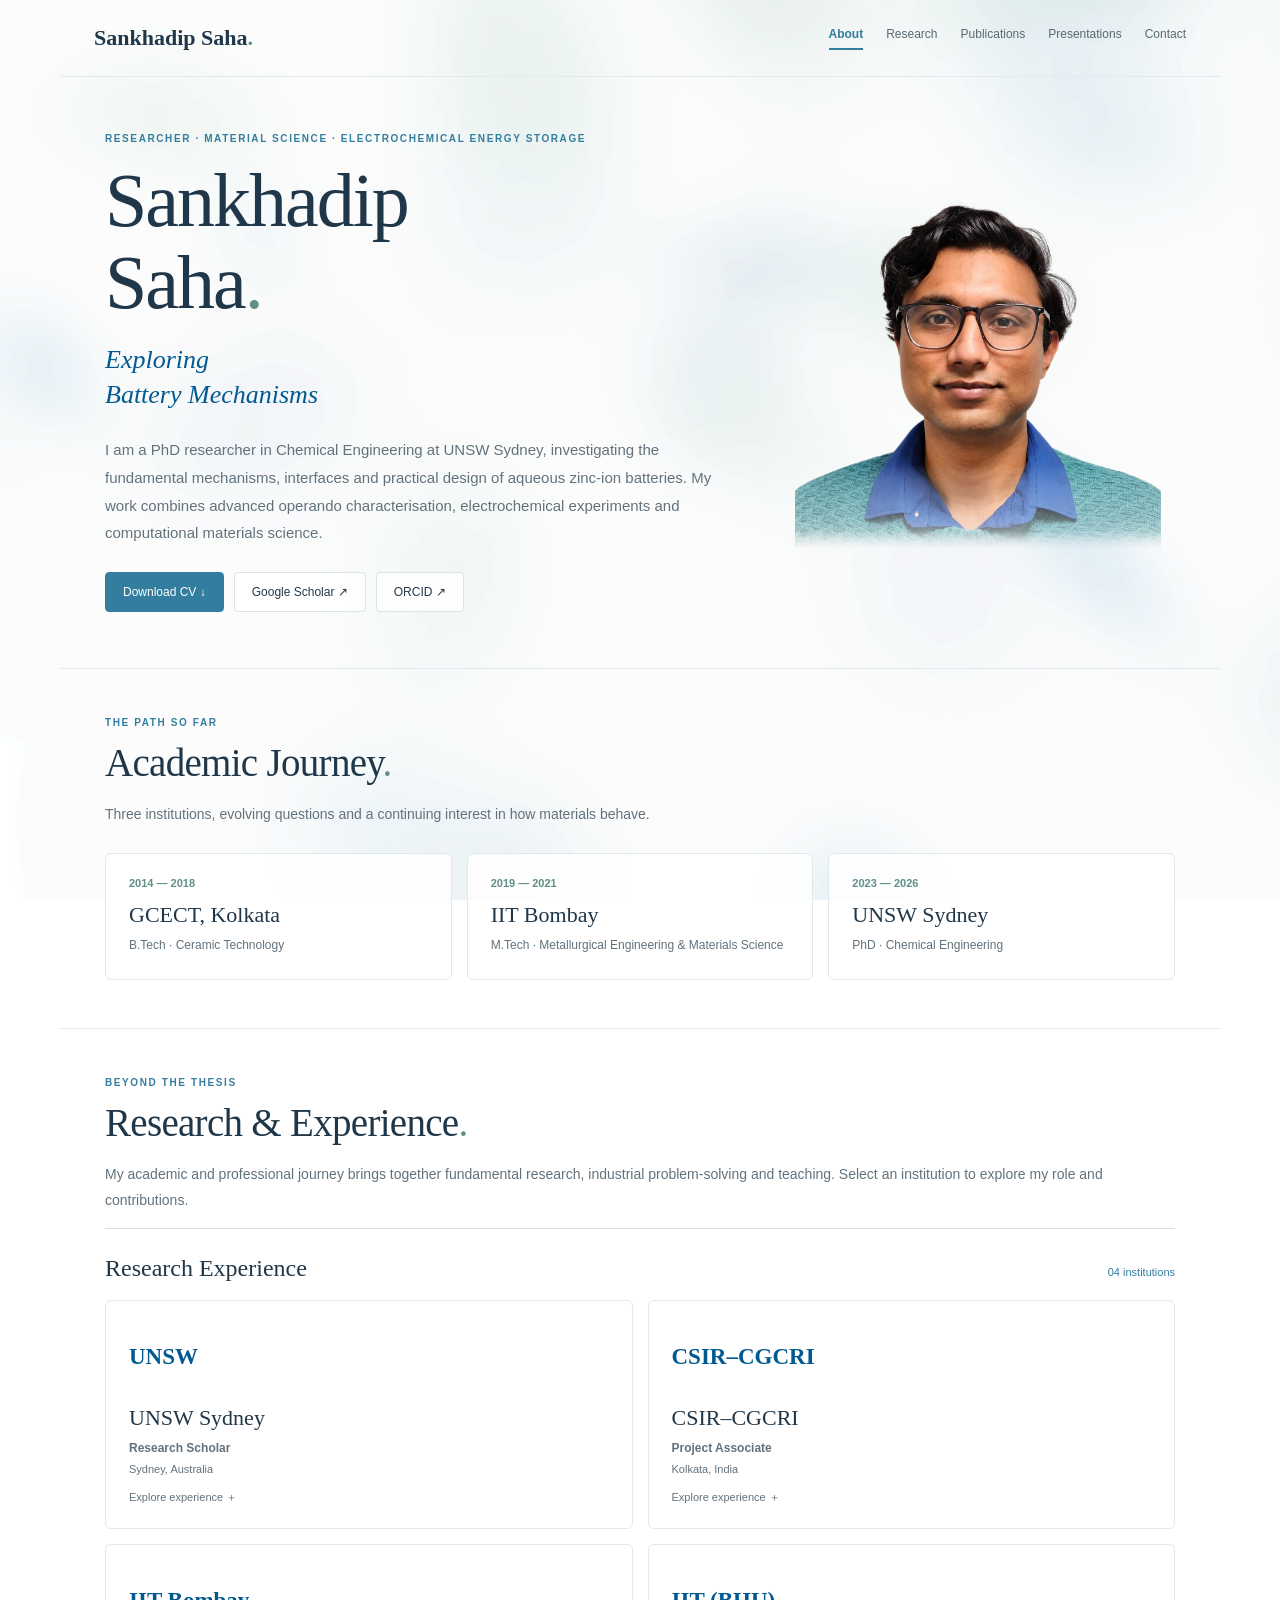
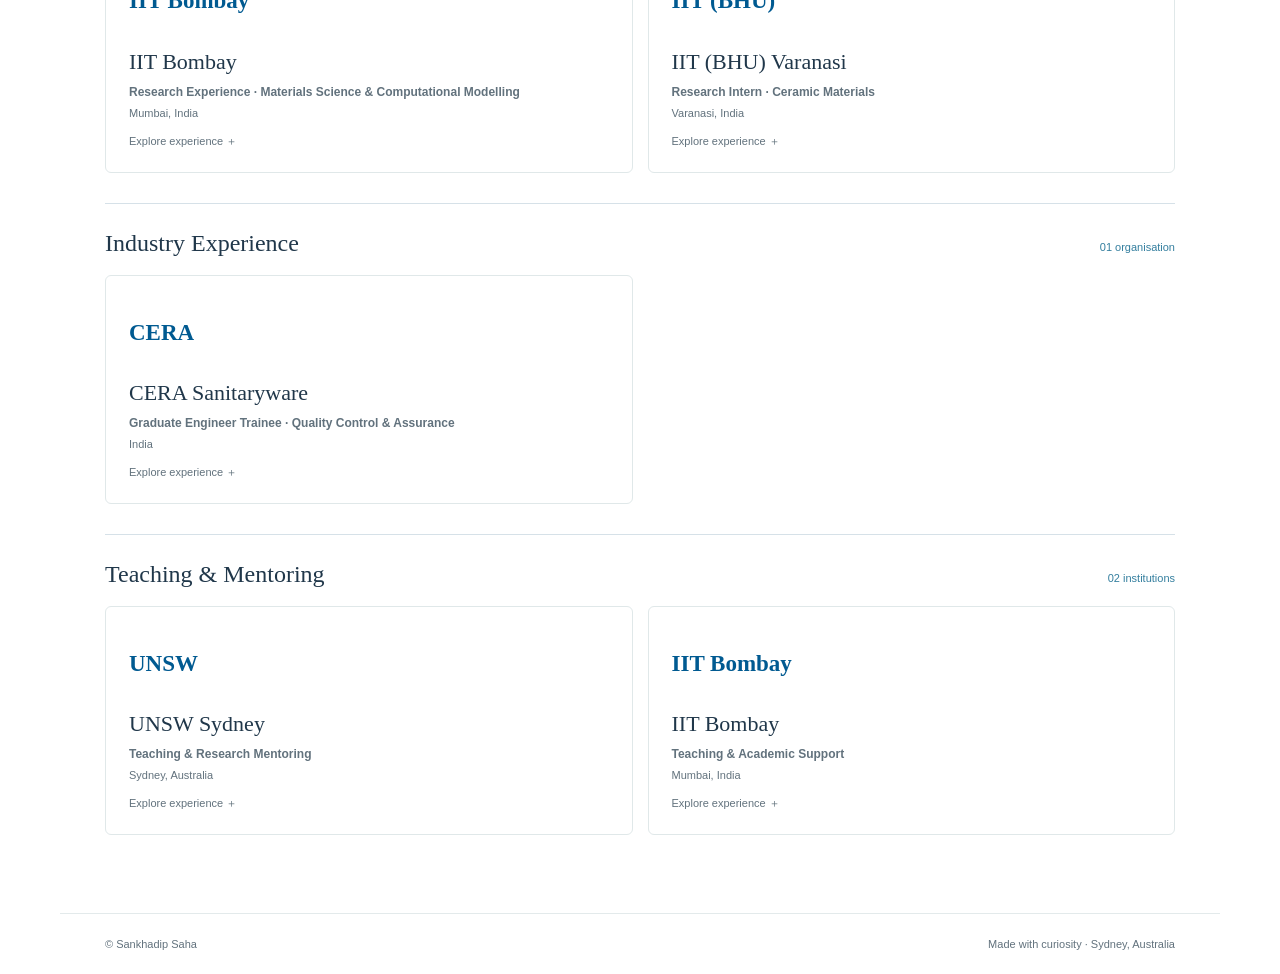
==== commit 49045cef: "Update index.html" ====
--- a/index.html
+++ b/index.html
@@ -1 +1 @@
-<!doctype html><html lang="en"><head><meta charset="utf-8"><meta name="viewport" content="width=device-width,initial-scale=1"><meta name="description" content="Sankhadip Saha — electrochemical energy storage researcher at UNSW Sydney"><title>About | Sankhadip Saha</title><link rel="stylesheet" href="style.css"></head><body><header class="nav"><a class="brand" href="index.html">Sankhadip Saha<span class="dot">.</span></a><nav class="links" aria-label="Main navigation"><a class="active" href="index.html">About</a><a class="" href="research.html">Research</a><a class="" href="papers.html">Publications</a><a class="" href="presentations.html">Presentations</a><a class="" href="contact.html">Contact</a></nav></header><main><div class="wrap hero"><div><div class="eyebrow">Researcher · Electrochemical Energy Storage</div><h1>Sankhadip<br>Saha<span class="dot">.</span></h1><div class="fixed-word">Exploring</div><div class="rotating-slot"><div class="rotating-word" id="topic">Battery Mechanisms</div></div><p class="lead">I am a PhD researcher in Chemical Engineering at UNSW Sydney, investigating the fundamental mechanisms, interfaces and practical design of aqueous zinc-ion batteries. My work combines advanced operando characterisation, electrochemical experiments and computational materials science.</p><div class="actions"><a class="btn primary" href="assets/Sankhadip_Saha_CV.pdf" download="Sankhadip_Saha_CV.pdf">Download CV ↓</a><a class="btn" href="https://scholar.google.com.au/citations?user=5LF7NuQAAAAJ&hl=en&oi=ao" target="_blank" rel="noopener noreferrer">Google Scholar ↗</a><a class="btn" href="https://orcid.org/0009-0006-6393-3942" target="_blank" rel="noopener noreferrer">ORCID ↗</a></div></div><div class="portrait"><img src="assets/profile-seamless.png" alt="Sankhadip Saha" style="width:100%;height:100%;object-fit:cover;display:block;"></div></div></div></div><section class="section"><div class="eyebrow">The path so far</div><h2>Academic Journey<span class="dot">.</span></h2><p>Three institutions, evolving questions and a continuing interest in how materials behave.</p><div class="journey"><button class="jcard" aria-expanded="false"><div class="year">2014 — 2018</div><div class="school">GCECT, Kolkata</div><div class="degree">B.Tech · Ceramic Technology</div><div class="more">Thesis: Structural and Adsorption Characteristics of Nano-Crystalline NiO.</div></button><button class="jcard" aria-expanded="false"><div class="year">2019 — 2021</div><div class="school">IIT Bombay</div><div class="degree">M.Tech · Metallurgical Engineering &amp; Materials Science</div><div class="more">Thesis: Investigating the Interaction of Biomolecular Systems with Graphene-like Materials.</div></button><button class="jcard" aria-expanded="false"><div class="year">2023 — 2026</div><div class="school">UNSW Sydney</div><div class="degree">PhD · Chemical Engineering</div><div class="more">Research on aqueous zinc-ion batteries, from fundamental electrochemical mechanisms to practical pouch-cell design.</div></button></div></section><section class="section"><div class="eyebrow">Beyond the thesis</div><h2>Research &amp; Experience<span class="dot">.</span></h2><p>My academic and professional journey brings together fundamental research, industrial problem-solving and teaching. Select an institution to explore my role and contributions.</p><div class="experience-group"><div class="experience-head"><h3>Research Experience</h3><span class="count">04 institutions</span></div><div class="ecards"><button class="ecard" aria-expanded="false"><div class="ecard-logo"><span class="logo-word">UNSW</span></div><div class="school">UNSW Sydney</div><div class="role">Research Scholar</div><div class="location">Sydney, Australia</div><div class="hint">Explore experience ＋</div><div class="more">At UNSW Sydney, my doctoral research focuses on aqueous zinc-ion batteries, connecting fundamental electrochemical mechanisms with the practical challenges of cell design and scale-up. I investigate manganese-based cathodes, zinc-metal interfaces and the influence of mechanical constraints on battery performance. My work integrates electrochemical measurements with operando X-ray diffraction and absorption spectroscopy, electron microscopy, confocal imaging and advanced three-dimensional characterisation. I also use density functional theory and atomistic simulations to complement experimental observations. More recently, I have investigated constant-volume and constant-pressure pouch-cell configurations, examining how interfacial evolution, gas formation and stack pressure influence cycling behaviour and long-term stability.</div></button><button class="ecard" aria-expanded="false"><div class="ecard-logo"><span class="logo-word">CSIR–CGCRI</span></div><div class="school">CSIR–CGCRI</div><div class="role">Project Associate</div><div class="location">Kolkata, India</div><div class="hint">Explore experience ＋</div><div class="more">As a Project Associate at CSIR–Central Glass and Ceramic Research Institute, I worked in a research environment focused on materials science and experimental investigation. The position provided an opportunity to strengthen my understanding of how materials processing, structure and properties are connected. I gained experience working with laboratory procedures, experimental planning, data interpretation and collaborative scientific problem-solving. This experience helped bridge my training in ceramic technology and my later work in advanced materials research. It also reinforced the importance of careful experimental design, reproducibility and translating scientific observations into meaningful conclusions. Specific project objectives and techniques can be added from my verified appointment records.</div></button><button class="ecard" aria-expanded="false"><div class="ecard-logo"><span class="logo-word">IIT Bombay</span></div><div class="school">IIT Bombay</div><div class="role">Research Experience · Materials Science &amp; Computational Modelling</div><div class="location">Mumbai, India</div><div class="hint">Explore experience ＋</div><div class="more">At IIT Bombay, my postgraduate research training developed my understanding of materials science through computational modelling and the investigation of structure–property relationships. My work involved analysing atomic-scale interactions, interpreting material behaviour and applying theoretical approaches to scientific questions. This experience strengthened my skills in computational research, critical analysis, scientific programming and the communication of complex results. Working within a multidisciplinary research environment also encouraged me to connect fundamental physical concepts with experimentally relevant materials problems. The research experience provided a foundation for my subsequent work on electrochemical energy-storage materials, where atomistic modelling and experimental observations are used together to investigate reaction mechanisms and interfaces.</div></button><button class="ecard" aria-expanded="false"><div class="ecard-logo"><span class="logo-word">IIT (BHU)</span></div><div class="school">IIT (BHU) Varanasi</div><div class="role">Research Intern · Ceramic Materials</div><div class="location">Varanasi, India</div><div class="hint">Explore experience ＋</div><div class="more">During my research internship at IIT (BHU) Varanasi, I explored ceramic processing and the relationships between composition, microstructure and material properties. My work involved BaTiO₃–SrTiO₃-based ceramic systems, with attention to microwave sintering and the influence of processing conditions on material behaviour. I also gained exposure to V₂O₅-assisted liquid-phase sintering and its role in modifying densification and microstructural evolution. The experience introduced me to systematic experimental investigation, materials synthesis and the interpretation of processing–structure relationships. It strengthened my early interest in understanding materials at a fundamental level and provided valuable preparation for subsequent research in advanced functional materials and electrochemical energy storage.</div></button></div></div><div class="experience-group"><div class="experience-head"><h3>Industry Experience</h3><span class="count">01 organisation</span></div><div class="ecards"><button class="ecard" aria-expanded="false"><div class="ecard-logo"><span class="logo-word">CERA</span></div><div class="school">CERA Sanitaryware</div><div class="role">Graduate Engineer Trainee · Quality Control &amp; Assurance</div><div class="location">India</div><div class="hint">Explore experience ＋</div><div class="more">At CERA Sanitaryware, I worked in quality control and quality assurance, where I investigated manufacturing defects and contributed to process improvement initiatives. My responsibilities involved analysing recurring faults, identifying potential causes and working closely with shop-floor personnel to implement corrective actions. In one improvement project, I redesigned a production tool to reduce product damage, incorporating feedback from experienced workers. I also supported the revision of standard operating procedures, training and continued monitoring to improve process consistency. This role strengthened my practical problem-solving skills and taught me the importance of collaboration, manufacturing discipline, process standardisation and sustained quality improvement in an industrial environment.</div></button></div></div><div class="experience-group"><div class="experience-head"><h3>Teaching &amp; Mentoring</h3><span class="count">02 institutions</span></div><div class="ecards"><button class="ecard" aria-expanded="false"><div class="ecard-logo"><span class="logo-word">UNSW</span></div><div class="school">UNSW Sydney</div><div class="role">Teaching &amp; Research Mentoring</div><div class="location">Sydney, Australia</div><div class="hint">Explore experience ＋</div><div class="more">Alongside my doctoral research at UNSW Sydney, I have been involved in teaching and mentoring activities that connect fundamental engineering concepts with experimental practice. These experiences have helped me communicate complex scientific ideas clearly and adapt explanations to different levels of technical understanding. My research environment has also provided opportunities to exchange knowledge about electrochemical methods, laboratory procedures, data interpretation and scientific presentation. I value creating a collaborative setting where questions are encouraged and experimental reasoning is developed systematically. Teaching and mentoring have strengthened my communication, organisation and leadership skills while reinforcing my own understanding of materials science and electrochemical engineering.</div></button><button class="ecard" aria-expanded="false"><div class="ecard-logo"><span class="logo-word">IIT Bombay</span></div><div class="school">IIT Bombay</div><div class="role">Teaching &amp; Academic Support</div><div class="location">Mumbai, India</div><div class="hint">Explore experience ＋</div><div class="more">During my time at IIT Bombay, I developed a strong foundation in materials science and gained experience communicating technical concepts within an academically rigorous environment. My training involved analysing scientific problems, interpreting computational and experimental results, and discussing research methods with peers. These activities strengthened my ability to explain complex ideas logically and contribute to collaborative learning. The experience also shaped my approach to research mentoring, particularly the importance of independent thinking, constructive feedback and a clear connection between theory and practical observations. Details of any formal teaching assistant appointments, courses or mentoring responsibilities can be incorporated once confirmed from my academic records.</div></button></div></div></section></main><footer class="footer"><span>© Sankhadip Saha</span><span>Made with curiosity · Sydney, Australia</span></footer><script src="script.js" defer></script></body></html>
+<!doctype html><html lang="en"><head><meta charset="utf-8"><meta name="viewport" content="width=device-width,initial-scale=1"><meta name="description" content="Sankhadip Saha — electrochemical energy storage researcher at UNSW Sydney"><title>About | Sankhadip Saha</title><link rel="stylesheet" href="style.css"></head><body><header class="nav"><a class="brand" href="index.html">Sankhadip Saha<span class="dot">.</span></a><nav class="links" aria-label="Main navigation"><a class="active" href="index.html">About</a><a class="" href="research.html">Research</a><a class="" href="papers.html">Publications</a><a class="" href="presentations.html">Presentations</a><a class="" href="contact.html">Contact</a></nav></header><main><div class="wrap hero"><div><div class="eyebrow">Researcher · Material Science · Electrochemical Energy Storage</div><h1>Sankhadip<br>Saha<span class="dot">.</span></h1><div class="fixed-word">Exploring</div><div class="rotating-slot"><div class="rotating-word" id="topic">Battery Mechanisms</div></div><p class="lead">I am a PhD researcher in Chemical Engineering at UNSW Sydney, investigating the fundamental mechanisms, interfaces and practical design of aqueous zinc-ion batteries. My work combines advanced operando characterisation, electrochemical experiments and computational materials science.</p><div class="actions"><a class="btn primary" href="assets/Sankhadip_Saha_CV.pdf" download="Sankhadip_Saha_CV.pdf">Download CV ↓</a><a class="btn" href="https://scholar.google.com.au/citations?user=5LF7NuQAAAAJ&hl=en&oi=ao" target="_blank" rel="noopener noreferrer">Google Scholar ↗</a><a class="btn" href="https://orcid.org/0009-0006-6393-3942" target="_blank" rel="noopener noreferrer">ORCID ↗</a></div></div><div class="portrait"><img src="assets/profile-seamless.png" alt="Sankhadip Saha" style="width:100%;height:100%;object-fit:cover;display:block;"></div></div></div></div><section class="section"><div class="eyebrow">The path so far</div><h2>Academic Journey<span class="dot">.</span></h2><p>Three institutions, evolving questions and a continuing interest in how materials behave.</p><div class="journey"><button class="jcard" aria-expanded="false"><div class="year">2014 — 2018</div><div class="school">GCECT, Kolkata</div><div class="degree">B.Tech · Ceramic Technology</div><div class="more">Thesis: Structural and Adsorption Characteristics of Nano-Crystalline NiO.</div></button><button class="jcard" aria-expanded="false"><div class="year">2019 — 2021</div><div class="school">IIT Bombay</div><div class="degree">M.Tech · Metallurgical Engineering &amp; Materials Science</div><div class="more">Thesis: Investigating the Interaction of Biomolecular Systems with Graphene-like Materials.</div></button><button class="jcard" aria-expanded="false"><div class="year">2023 — 2026</div><div class="school">UNSW Sydney</div><div class="degree">PhD · Chemical Engineering</div><div class="more">Research on aqueous zinc-ion batteries, from fundamental electrochemical mechanisms to practical pouch-cell design.</div></button></div></section><section class="section"><div class="eyebrow">Beyond the thesis</div><h2>Research &amp; Experience<span class="dot">.</span></h2><p>My academic and professional journey brings together fundamental research, industrial problem-solving and teaching. Select an institution to explore my role and contributions.</p><div class="experience-group"><div class="experience-head"><h3>Research Experience</h3><span class="count">04 institutions</span></div><div class="ecards"><button class="ecard" aria-expanded="false"><div class="ecard-logo"><span class="logo-word">UNSW</span></div><div class="school">UNSW Sydney</div><div class="role">Research Scholar</div><div class="location">Sydney, Australia</div><div class="hint">Explore experience ＋</div><div class="more">At UNSW Sydney, my doctoral research focuses on aqueous zinc-ion batteries, connecting fundamental electrochemical mechanisms with the practical challenges of cell design and scale-up. I investigate manganese-based cathodes, zinc-metal interfaces and the influence of mechanical constraints on battery performance. My work integrates electrochemical measurements with operando X-ray diffraction and absorption spectroscopy, electron microscopy, confocal imaging and advanced three-dimensional characterisation. I also use density functional theory and atomistic simulations to complement experimental observations. More recently, I have investigated constant-volume and constant-pressure pouch-cell configurations, examining how interfacial evolution, gas formation and stack pressure influence cycling behaviour and long-term stability.</div></button><button class="ecard" aria-expanded="false"><div class="ecard-logo"><span class="logo-word">CSIR–CGCRI</span></div><div class="school">CSIR–CGCRI</div><div class="role">Project Associate</div><div class="location">Kolkata, India</div><div class="hint">Explore experience ＋</div><div class="more">As a Project Associate at CSIR–Central Glass and Ceramic Research Institute, I worked in a research environment focused on materials science and experimental investigation. The position provided an opportunity to strengthen my understanding of how materials processing, structure and properties are connected. I gained experience working with laboratory procedures, experimental planning, data interpretation and collaborative scientific problem-solving. This experience helped bridge my training in ceramic technology and my later work in advanced materials research. It also reinforced the importance of careful experimental design, reproducibility and translating scientific observations into meaningful conclusions. Specific project objectives and techniques can be added from my verified appointment records.</div></button><button class="ecard" aria-expanded="false"><div class="ecard-logo"><span class="logo-word">IIT Bombay</span></div><div class="school">IIT Bombay</div><div class="role">Research Experience · Materials Science &amp; Computational Modelling</div><div class="location">Mumbai, India</div><div class="hint">Explore experience ＋</div><div class="more">At IIT Bombay, my postgraduate research training developed my understanding of materials science through computational modelling and the investigation of structure–property relationships. My work involved analysing atomic-scale interactions, interpreting material behaviour and applying theoretical approaches to scientific questions. This experience strengthened my skills in computational research, critical analysis, scientific programming and the communication of complex results. Working within a multidisciplinary research environment also encouraged me to connect fundamental physical concepts with experimentally relevant materials problems. The research experience provided a foundation for my subsequent work on electrochemical energy-storage materials, where atomistic modelling and experimental observations are used together to investigate reaction mechanisms and interfaces.</div></button><button class="ecard" aria-expanded="false"><div class="ecard-logo"><span class="logo-word">IIT (BHU)</span></div><div class="school">IIT (BHU) Varanasi</div><div class="role">Research Intern · Ceramic Materials</div><div class="location">Varanasi, India</div><div class="hint">Explore experience ＋</div><div class="more">During my research internship at IIT (BHU) Varanasi, I explored ceramic processing and the relationships between composition, microstructure and material properties. My work involved BaTiO₃–SrTiO₃-based ceramic systems, with attention to microwave sintering and the influence of processing conditions on material behaviour. I also gained exposure to V₂O₅-assisted liquid-phase sintering and its role in modifying densification and microstructural evolution. The experience introduced me to systematic experimental investigation, materials synthesis and the interpretation of processing–structure relationships. It strengthened my early interest in understanding materials at a fundamental level and provided valuable preparation for subsequent research in advanced functional materials and electrochemical energy storage.</div></button></div></div><div class="experience-group"><div class="experience-head"><h3>Industry Experience</h3><span class="count">01 organisation</span></div><div class="ecards"><button class="ecard" aria-expanded="false"><div class="ecard-logo"><span class="logo-word">CERA</span></div><div class="school">CERA Sanitaryware</div><div class="role">Graduate Engineer Trainee · Quality Control &amp; Assurance</div><div class="location">India</div><div class="hint">Explore experience ＋</div><div class="more">At CERA Sanitaryware, I worked in quality control and quality assurance, where I investigated manufacturing defects and contributed to process improvement initiatives. My responsibilities involved analysing recurring faults, identifying potential causes and working closely with shop-floor personnel to implement corrective actions. In one improvement project, I redesigned a production tool to reduce product damage, incorporating feedback from experienced workers. I also supported the revision of standard operating procedures, training and continued monitoring to improve process consistency. This role strengthened my practical problem-solving skills and taught me the importance of collaboration, manufacturing discipline, process standardisation and sustained quality improvement in an industrial environment.</div></button></div></div><div class="experience-group"><div class="experience-head"><h3>Teaching &amp; Mentoring</h3><span class="count">02 institutions</span></div><div class="ecards"><button class="ecard" aria-expanded="false"><div class="ecard-logo"><span class="logo-word">UNSW</span></div><div class="school">UNSW Sydney</div><div class="role">Teaching &amp; Research Mentoring</div><div class="location">Sydney, Australia</div><div class="hint">Explore experience ＋</div><div class="more">Alongside my doctoral research at UNSW Sydney, I have been involved in teaching and mentoring activities that connect fundamental engineering concepts with experimental practice. These experiences have helped me communicate complex scientific ideas clearly and adapt explanations to different levels of technical understanding. My research environment has also provided opportunities to exchange knowledge about electrochemical methods, laboratory procedures, data interpretation and scientific presentation. I value creating a collaborative setting where questions are encouraged and experimental reasoning is developed systematically. Teaching and mentoring have strengthened my communication, organisation and leadership skills while reinforcing my own understanding of materials science and electrochemical engineering.</div></button><button class="ecard" aria-expanded="false"><div class="ecard-logo"><span class="logo-word">IIT Bombay</span></div><div class="school">IIT Bombay</div><div class="role">Teaching &amp; Academic Support</div><div class="location">Mumbai, India</div><div class="hint">Explore experience ＋</div><div class="more">During my time at IIT Bombay, I developed a strong foundation in materials science and gained experience communicating technical concepts within an academically rigorous environment. My training involved analysing scientific problems, interpreting computational and experimental results, and discussing research methods with peers. These activities strengthened my ability to explain complex ideas logically and contribute to collaborative learning. The experience also shaped my approach to research mentoring, particularly the importance of independent thinking, constructive feedback and a clear connection between theory and practical observations. Details of any formal teaching assistant appointments, courses or mentoring responsibilities can be incorporated once confirmed from my academic records.</div></button></div></div></section></main><footer class="footer"><span>© Sankhadip Saha</span><span>Made with curiosity · Sydney, Australia</span></footer><script src="script.js" defer></script></body></html>
